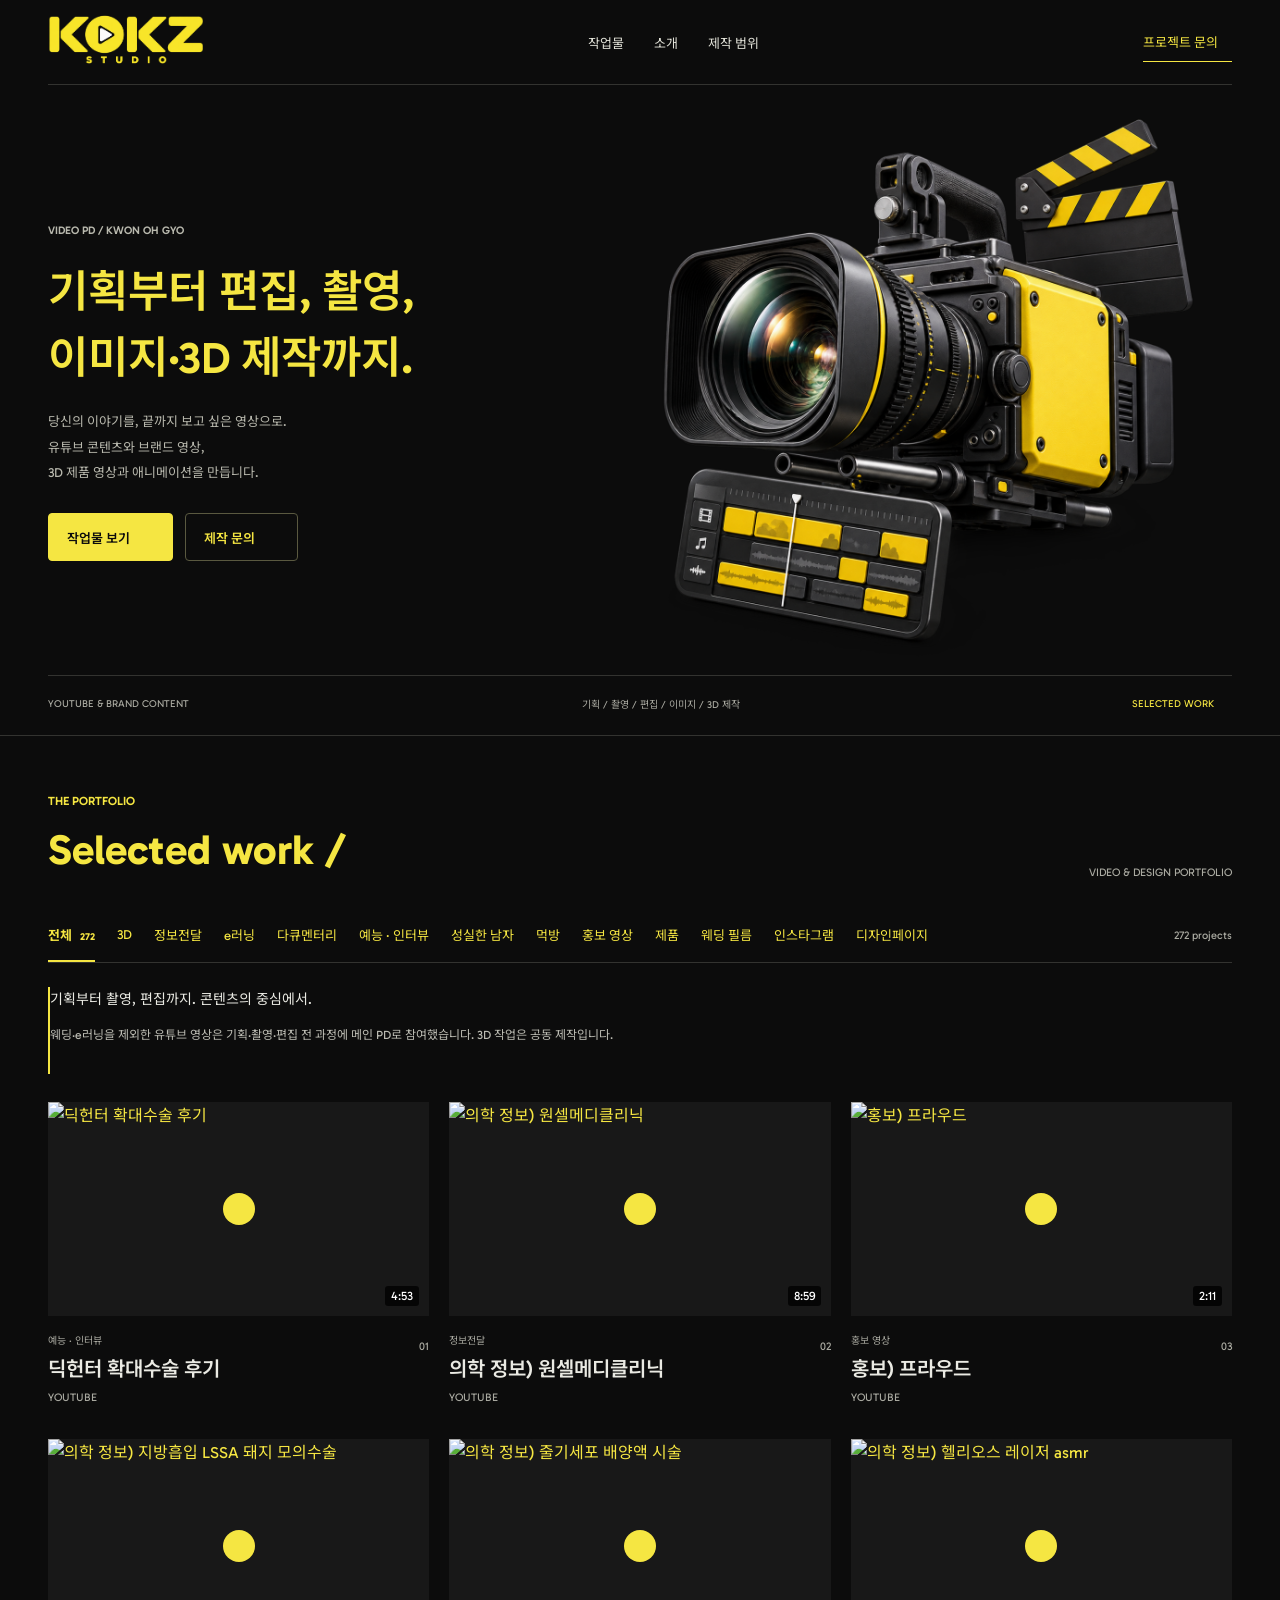
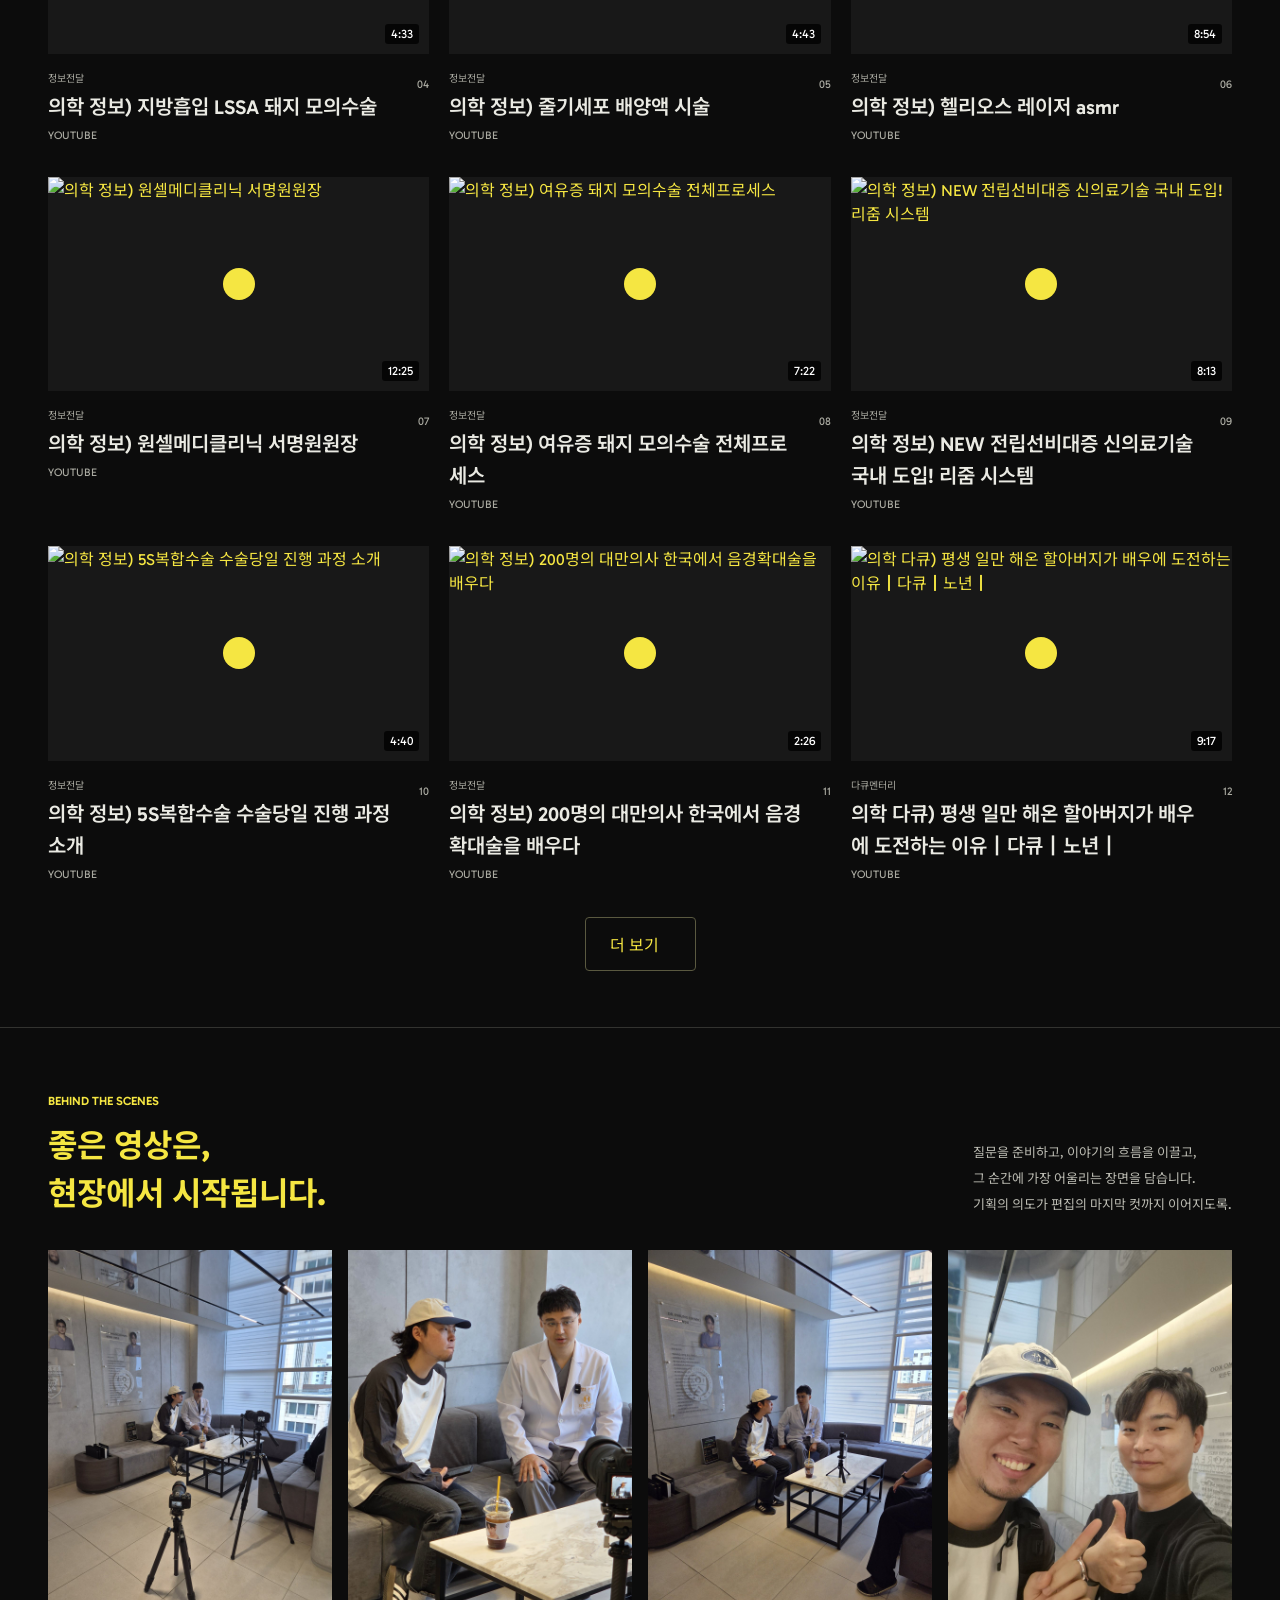
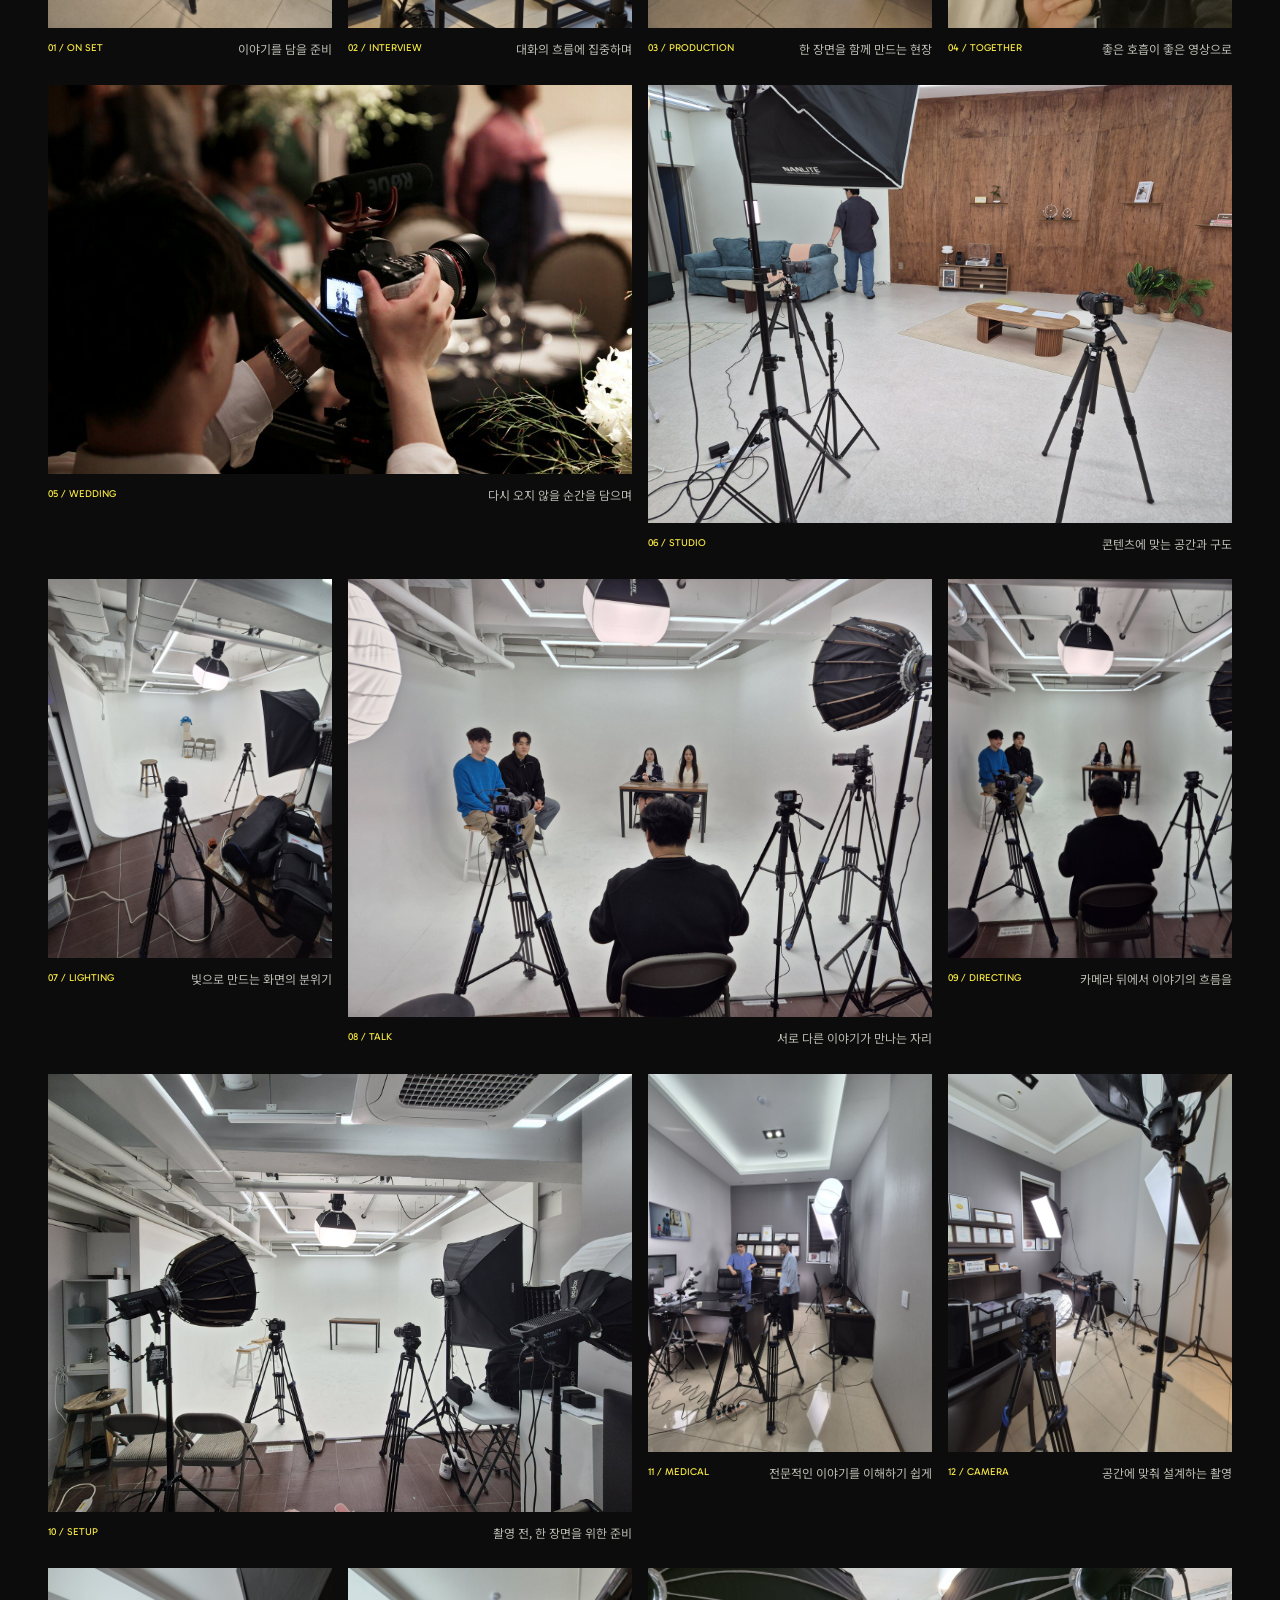
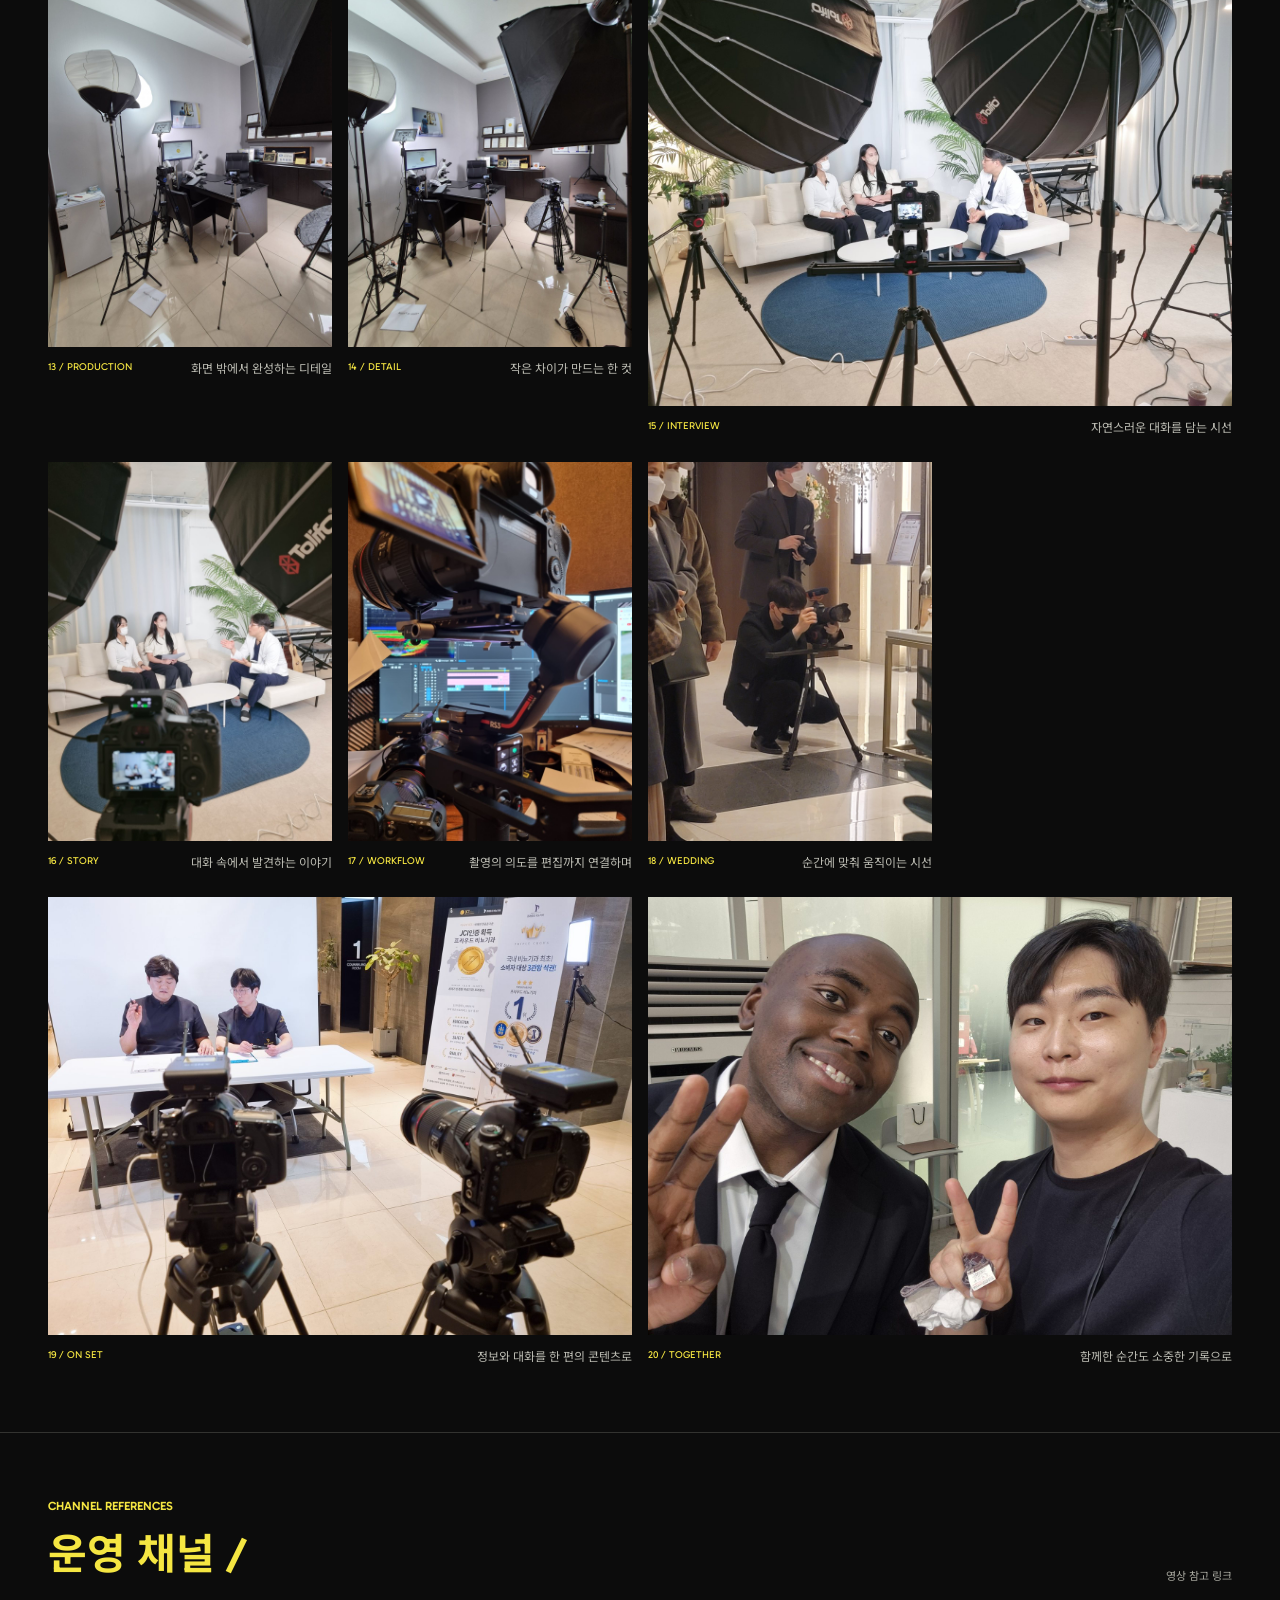
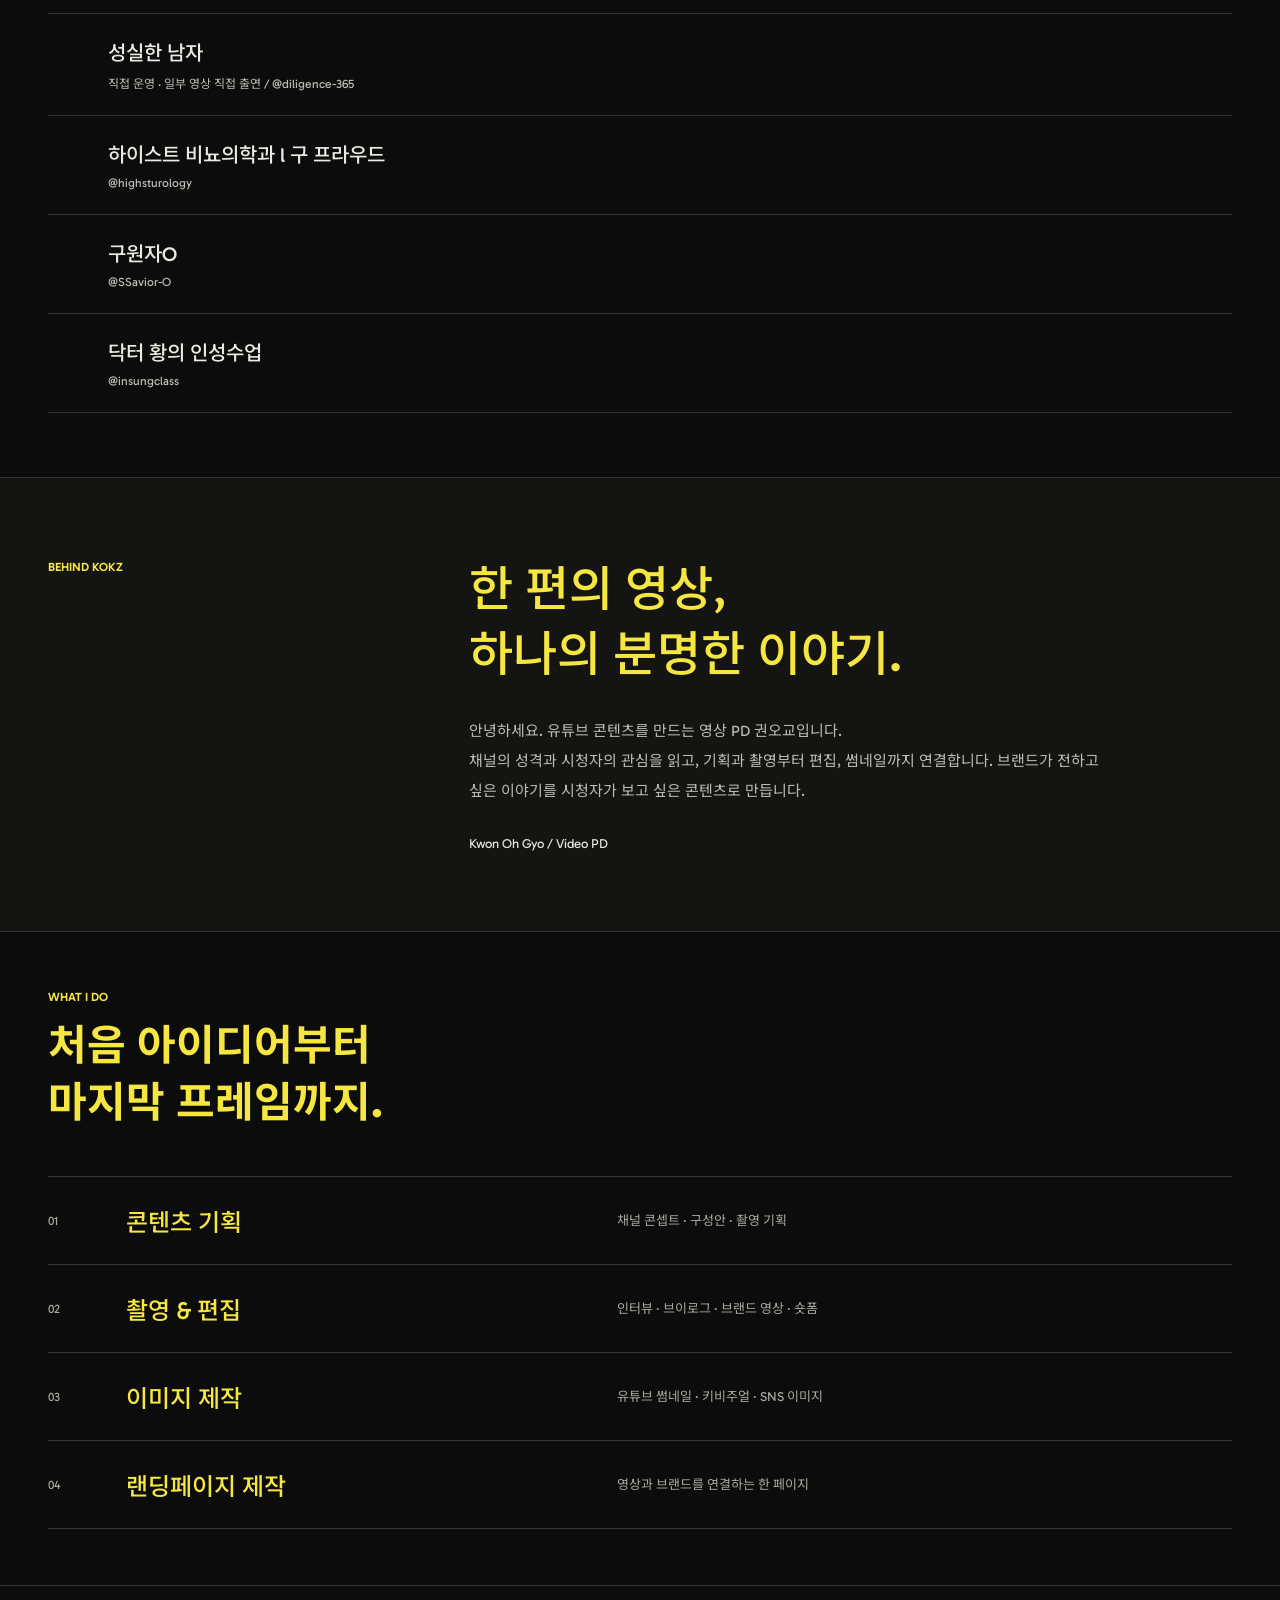
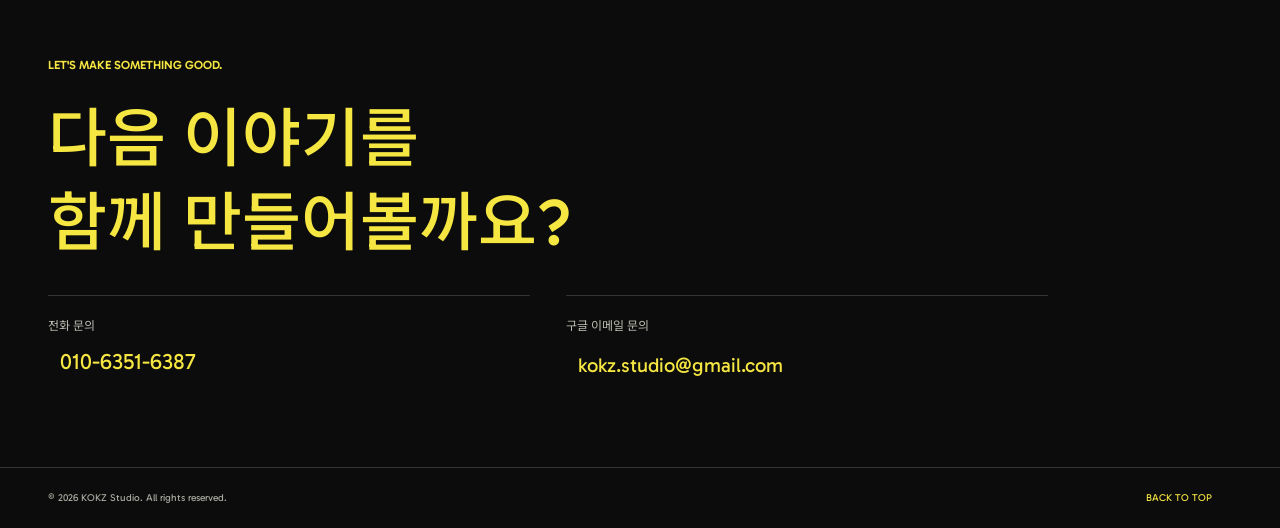
==== index.html @ f7aa4972 "Preserve selfie landscape proportions" ====
<!doctype html>
<html lang="ko">
  <head>
    <meta charset="utf-8">
    <meta name="viewport" content="width=device-width, initial-scale=1">
    <meta name="referrer" content="strict-origin-when-cross-origin">
    <meta name="theme-color" content="#0c0c0c">
    <meta name="description" content="영상 PD 권오교, KOKZ Studio. 기획부터 편집, 촬영, 이미지·3D 제작과 랜딩페이지 제작까지.">
    <title>KOKZ Studio | 영상 PD 권오교</title>
    <link rel="canonical" href="https://kokzstudio-web.github.io/kokzstudio/">
    <meta property="og:type" content="website">
    <meta property="og:locale" content="ko_KR">
    <meta property="og:site_name" content="KOKZ Studio">
    <meta property="og:title" content="KOKZ Studio | 영상 PD 권오교">
    <meta property="og:description" content="기획부터 편집, 촬영, 이미지 제작까지. 유튜브 콘텐츠와 브랜드 영상을 만드는 영상 PD 권오교의 포트폴리오입니다.">
    <meta property="og:url" content="https://kokzstudio-web.github.io/kokzstudio/">
    <meta property="og:image" content="https://kokzstudio-web.github.io/kokzstudio/assets/kokz-og-black-v23.png">
    <meta property="og:image:secure_url" content="https://kokzstudio-web.github.io/kokzstudio/assets/kokz-og-black-v23.png">
    <meta property="og:image:type" content="image/png">
    <meta property="og:image:width" content="1733">
    <meta property="og:image:height" content="907">
    <meta property="og:image:alt" content="검정 배경에 노란색 KOKZ Studio 로고와 기획부터 편집, 촬영, 이미지 제작까지 문구">
    <meta name="twitter:card" content="summary_large_image">
    <meta name="twitter:title" content="KOKZ Studio | 영상 PD 권오교">
    <meta name="twitter:description" content="기획부터 편집, 촬영, 이미지 제작까지. 유튜브 콘텐츠와 브랜드 영상 포트폴리오.">
    <meta name="twitter:image" content="https://kokzstudio-web.github.io/kokzstudio/assets/kokz-og-black-v23.png">
    <meta name="twitter:image:alt" content="KOKZ Studio 영상 PD 권오교의 검정·노랑 포트폴리오 공유 이미지">
    <link rel="preconnect" href="https://fonts.googleapis.com">
    <link rel="preconnect" href="https://fonts.gstatic.com" crossorigin>
    <link href="https://fonts.googleapis.com/css2?family=Gabarito:wght@400;500;600;700;800;900&family=Noto+Sans+KR:wght@400;500;600;700;800;900&display=swap" rel="stylesheet">
    <link rel="icon" type="image/x-icon" href="assets/favicon.ico">
    <link rel="icon" type="image/png" sizes="32x32" href="assets/favicon-32.png">
    <link rel="icon" type="image/svg+xml" sizes="any" href="assets/favicon.svg">
    <link rel="apple-touch-icon" sizes="180x180" href="assets/apple-touch-icon.png">
    <link rel="preload" as="image" href="assets/pd-hero-3d.png">
    <link rel="stylesheet" href="styles.css?v=20261118-59">
    <script src="https://unpkg.com/lucide@0.468.0/dist/umd/lucide.min.js" defer></script>
    <script src="portfolio-data.js?v=20261118-58" defer></script>
    <script src="wedding-data.js?v=20261006-17" defer></script>
    <script src="mukbang-data.js?v=20261007-32" defer></script>
    <script src="three-d-data.js?v=20261012-42" defer></script>
    <script src="diligence-data.js?v=20261118-56" defer></script>
    <script src="drafts.js?v=20261118-58" defer></script>
  </head>
  <body data-version="c" class="portfolio-dark">
    <header class="site-header" id="top">
      <a class="brand" href="#top" aria-label="KOKZ Studio 홈"><img src="assets/kokz-studio-logo-yellow.png" alt="KOKZ Studio" width="1774" height="887"></a>
      <nav aria-label="주요 메뉴"><a href="#work">작업물</a><a href="#about">소개</a><a href="#services">제작 범위</a></nav>
      <a class="inquiry" href="#contact">프로젝트 문의 <i data-lucide="arrow-up-right"></i></a>
    </header>
    <main>
      <section class="landing-hero" aria-labelledby="hero-title">
        <img class="landing-art" src="assets/pd-hero-3d.png" alt="노란색 시네마 카메라, 슬레이트와 편집 타임라인의 입체 그래픽" width="1254" height="1254" fetchpriority="high">
        <div class="landing-copy">
          <p class="eyebrow">VIDEO PD / KWON OH GYO</p>
          <h1 class="landing-tagline" id="hero-title">기획부터 편집, 촬영,<br>이미지·3D 제작까지.</h1>
          <p class="landing-description">당신의 이야기를, 끝까지 보고 싶은 영상으로.<br>유튜브 콘텐츠와 브랜드 영상,<br>3D 제품 영상과 애니메이션을 만듭니다.</p>
          <div class="landing-actions">
            <a class="landing-button primary" href="#work">작업물 보기 <i data-lucide="arrow-down-right"></i></a>
            <a class="landing-button secondary" href="#contact">제작 문의 <i data-lucide="arrow-up-right"></i></a>
          </div>
        </div>
        <div class="landing-baseline">
          <span>YOUTUBE & BRAND CONTENT</span>
          <span class="landing-capabilities">기획 / 촬영 / 편집 / 이미지 / 3D 제작</span>
          <a href="#work">SELECTED WORK <i data-lucide="arrow-down"></i></a>
        </div>
      </section>
      <section class="work-section" id="work" aria-labelledby="work-title">
        <div class="section-title"><div><p class="eyebrow">THE PORTFOLIO</p><h2 id="work-title">Selected work<span class="accent"> /</span></h2></div><span class="sample-label">VIDEO & DESIGN PORTFOLIO</span></div>
        <div class="work-toolbar">
          <div class="filter-navigation">
            <button class="filter-scroll previous" type="button" aria-label="이전 주제 보기" aria-controls="work-filters" title="이전 주제 보기" hidden><i data-lucide="chevron-left"></i></button>
<div class="filters" id="work-filters" role="group" aria-label="작업물 주제 필터"><button type="button" data-filter="all" aria-pressed="true">전체 <span>269</span></button><button type="button" data-filter="3d" aria-pressed="false">3D</button><button type="button" data-filter="info" aria-pressed="false">정보전달</button><button type="button" data-filter="elearning" aria-pressed="false">e러닝</button><button type="button" data-filter="doc" aria-pressed="false">다큐멘터리</button><button type="button" data-filter="entertainment" aria-pressed="false">예능 · 인터뷰</button><button type="button" data-filter="diligence" aria-pressed="false">성실한 남자</button><button type="button" data-filter="mukbang" aria-pressed="false">먹방</button><button type="button" data-filter="promotion" aria-pressed="false">홍보 영상</button><button type="button" data-filter="product" aria-pressed="false">제품</button><button type="button" data-filter="wedding" aria-pressed="false">웨딩 필름</button><button type="button" data-filter="instagram" aria-pressed="false">인스타그램</button><button type="button" data-filter="landing" aria-pressed="false">디자인페이지</button></div>
            <button class="filter-scroll next" type="button" aria-label="다음 주제 보기" aria-controls="work-filters" title="다음 주제 보기" hidden><i data-lucide="chevron-right"></i></button>
          </div>
          <span class="work-count" aria-live="polite">272 projects</span>
        </div>
        <div class="production-credit category-note"><div><p>기획부터 촬영, 편집까지. 콘텐츠의 중심에서.</p><span>웨딩·e러닝을 제외한 유튜브 영상은 기획·촬영·편집 전 과정에 메인 PD로 참여했습니다. 3D 작업은 공동 제작입니다.</span></div></div>
        <div class="elearning-channel category-note" hidden><div><p>RGB커뮤니케이션</p><span>RGB커뮤니케이션 재직 중 제작한 e러닝 교육 콘텐츠</span></div></div>
        <div class="three-d-channel category-note" hidden><div><p>3D · 공동 제작</p><span>공동 제작한 제품 3D 홍보 영상과 애니메이션</span></div><a href="https://notoow.github.io/notoow-portfolio/#3d" target="_blank" rel="noopener noreferrer">NOTOOW 포트폴리오 <i data-lucide="external-link"></i></a></div>
        <div class="mukbang-channel category-note" hidden><div><p>윤장금</p><span>먹방 · 맛집 탐방 · 음식 콘텐츠</span></div><a href="https://www.youtube.com/@yoonjangkeum/videos" target="_blank" rel="noopener noreferrer">채널 보기 <i data-lucide="external-link"></i></a></div>
        <div class="diligence-channel category-note" hidden><div><p>성실한 남자</p><span>직접 운영하는 유튜브 채널 · 일부 영상 직접 출연</span></div><a href="https://www.youtube.com/@diligence-365/videos" target="_blank" rel="noopener noreferrer">채널 보기 <i data-lucide="external-link"></i></a></div>
        <div class="wedding-channel category-note" hidden><div><p>에프아이필름 WED</p><span>10년 넘게 함께하며 수석 촬영 감독으로 일하고 있는 웨딩 영상 제작 회사</span></div><a href="https://www.youtube.com/@f.ifilmwed" target="_blank" rel="noopener noreferrer">회사 채널 <i data-lucide="external-link"></i></a></div>
        <div class="instagram-list" hidden>
          <div class="category-note"><div><p>미슈 · mishu_hairextensions</p><span>브랜드의 매력을 담은 인스타그램 릴스 제작 콘텐츠</span></div></div>
          <div class="instagram-preview">
            <a class="instagram-profile instagram-account" href="https://www.instagram.com/mishu_hairextensions/" target="_blank" rel="noopener noreferrer" aria-label="mishu_hairextensions 인스타그램 프로필 열기"><img src="assets/instagram-mishu-profile.jpg" alt="미슈 인스타그램 프로필 사진" width="150" height="150" loading="lazy"><div><h3>mishu_hairextensions</h3><p>미슈 | 미니슈가링 붙임머리교육 붙임머리수강</p></div><i data-lucide="arrow-up-right"></i></a>
            <div class="instagram-posts">
              <a href="https://www.instagram.com/mishu_hairextensions/p/CwxUr-VrtuQ/" target="_blank" rel="noopener noreferrer" aria-label="미슈 첫 번째 게시물 보기"><img src="assets/instagram-mishu-01.jpg" alt="미슈 붙임머리 시술 게시물" loading="lazy"></a>
              <a href="https://www.instagram.com/mishu_hairextensions/p/CuhTrpULo45/" target="_blank" rel="noopener noreferrer" aria-label="미슈 두 번째 게시물 보기"><img src="assets/instagram-mishu-02.jpg" alt="미슈 붙임머리 전후 게시물" loading="lazy"></a>
              <a href="https://www.instagram.com/mishu_hairextensions/p/C7MJsOZr0Tj/" target="_blank" rel="noopener noreferrer" aria-label="미슈 세 번째 게시물 보기"><img src="assets/instagram-mishu-03.jpg" alt="미슈 붙임머리 디테일 게시물" loading="lazy"></a>
              <a href="https://www.instagram.com/mishu_hairextensions/reel/C6fmgghrUz8/" target="_blank" rel="noopener noreferrer" aria-label="미슈 릴스 보기"><img src="assets/instagram-mishu-04.jpg" alt="미슈 릴스 미리보기" loading="lazy"><i data-lucide="clapperboard"></i></a>
              <a href="https://www.instagram.com/mishu_hairextensions/p/C6TfWpLrTFO/" target="_blank" rel="noopener noreferrer" aria-label="미슈 다섯 번째 게시물 보기"><img src="assets/instagram-mishu-05.jpg" alt="미슈 대회 관련 게시물" loading="lazy"></a>
              <a href="https://www.instagram.com/mishu_hairextensions/p/C5QM4S8LPSG/" target="_blank" rel="noopener noreferrer" aria-label="미슈 여섯 번째 게시물 보기"><img src="assets/instagram-mishu-06.jpg" alt="미슈 인스타그램 게시물" loading="lazy"></a>
            </div>
          </div>
          <div class="category-note"><div><p>묵교 MUKKYO · mr_kyo_8282</p><span>음식과 맛집의 매력을 담은 인스타그램 릴스 제작 콘텐츠</span></div></div>
          <div class="instagram-preview">
            <a class="instagram-profile instagram-account" href="https://www.instagram.com/mr_kyo_8282/" target="_blank" rel="noopener noreferrer" aria-label="mr_kyo_8282 인스타그램 프로필 열기"><img src="assets/instagram-kyo-profile.jpg" alt="묵교 인스타그램 프로필 사진" width="150" height="150" loading="lazy"><div><h3>mr_kyo_8282</h3><p>묵교 MUKKYO</p></div><i data-lucide="arrow-up-right"></i></a>
            <div class="instagram-posts">
              <a href="https://www.instagram.com/mr_kyo_8282/reel/DbkMba5BRSV/" target="_blank" rel="noopener noreferrer" aria-label="묵교 첫 번째 릴스 보기"><img src="assets/instagram-kyo-first.jpg" alt="묵교 미분당 릴스 썸네일" loading="lazy"><i data-lucide="clapperboard"></i></a>
              <a href="https://www.instagram.com/mr_kyo_8282/reel/Dbh2gs1h0uS/" target="_blank" rel="noopener noreferrer" aria-label="묵교 두 번째 릴스 보기"><img src="assets/instagram-kyo-02.jpg" alt="묵교 두 번째 릴스 썸네일" loading="lazy"><i data-lucide="clapperboard"></i></a>
              <a href="https://www.instagram.com/mr_kyo_8282/reel/DbSmGPZB9xf/" target="_blank" rel="noopener noreferrer" aria-label="묵교 세 번째 릴스 보기"><img src="assets/instagram-kyo-03.jpg" alt="묵교 세 번째 릴스 썸네일" loading="lazy"><i data-lucide="clapperboard"></i></a>
              <a href="https://www.instagram.com/mr_kyo_8282/reel/Dajkf7BBitp/" target="_blank" rel="noopener noreferrer" aria-label="묵교 네 번째 릴스 보기"><img src="assets/instagram-kyo-04.jpg" alt="묵교 네 번째 릴스 썸네일" loading="lazy"><i data-lucide="clapperboard"></i></a>
              <a href="https://www.instagram.com/mr_kyo_8282/reel/DadB9rahbs-/" target="_blank" rel="noopener noreferrer" aria-label="묵교 다섯 번째 릴스 보기"><img src="assets/instagram-kyo-05.jpg" alt="묵교 다섯 번째 릴스 썸네일" loading="lazy"><i data-lucide="clapperboard"></i></a>
              <a href="https://www.instagram.com/mr_kyo_8282/reel/DZqfLTcz528/" target="_blank" rel="noopener noreferrer" aria-label="묵교 여섯 번째 릴스 보기"><img src="assets/instagram-kyo-06.jpg" alt="묵교 여섯 번째 릴스 썸네일" loading="lazy"><i data-lucide="clapperboard"></i></a>
            </div>
          </div>
        </div>
        <div class="projects" id="projects"></div><p class="no-projects" hidden>해당 주제의 작업물이 없습니다.</p>
        <button class="load-more" type="button" hidden>더 보기 <i data-lucide="plus"></i></button>
      </section>
      <section class="behind-section" id="on-set" aria-labelledby="behind-title">
        <div class="behind-heading"><div><p class="eyebrow">BEHIND THE SCENES</p><h2 id="behind-title">좋은 영상은,<br>현장에서 시작됩니다.</h2></div><p>질문을 준비하고, 이야기의 흐름을 이끌고,<br>그 순간에 가장 어울리는 장면을 담습니다.<br>기획의 의도가 편집의 마지막 컷까지 이어지도록.</p></div>
        <div class="behind-gallery">
          <figure class="behind-wide"><img src="assets/on-set-01.jpg" alt="여러 대의 카메라를 설치한 병원 인터뷰 촬영 현장" width="1200" height="1600" loading="lazy"><figcaption><span>01 / ON SET</span>이야기를 담을 준비</figcaption></figure>
          <figure><img src="assets/on-set-03.jpg" alt="무선 마이크를 착용한 두 출연자의 인터뷰 촬영" width="1200" height="1600" loading="lazy"><figcaption><span>02 / INTERVIEW</span>대화의 흐름에 집중하며</figcaption></figure>
          <figure><img src="assets/on-set-04.jpg" alt="카메라와 함께 바라본 인터뷰 현장의 전체 모습" width="1200" height="1600" loading="lazy"><figcaption><span>03 / PRODUCTION</span>한 장면을 함께 만드는 현장</figcaption></figure>
          <figure class="behind-portrait"><img src="assets/on-set-02.jpg" alt="촬영 현장에서 함께 남긴 기념사진" width="1200" height="1600" loading="lazy"><figcaption><span>04 / TOGETHER</span>좋은 호흡이 좋은 영상으로</figcaption></figure>
          <figure class="behind-landscape"><img src="assets/on-set-05.jpg" alt="웨딩 현장에서 카메라와 마이크로 촬영하는 모습" width="1080" height="720" loading="lazy"><figcaption><span>05 / WEDDING</span>다시 오지 않을 순간을 담으며</figcaption></figure>
          <figure class="behind-landscape"><img src="assets/on-set-07.jpg" alt="소파와 테이블이 있는 스튜디오의 카메라와 조명 세팅" width="1600" height="1200" loading="lazy"><figcaption><span>06 / STUDIO</span>콘텐츠에 맞는 공간과 구도</figcaption></figure>
          <figure><img src="assets/on-set-08.jpg" alt="화이트 스튜디오에 설치한 카메라와 소프트박스 조명" width="1200" height="1600" loading="lazy"><figcaption><span>07 / LIGHTING</span>빛으로 만드는 화면의 분위기</figcaption></figure>
          <figure class="behind-landscape"><img src="assets/on-set-09.jpg" alt="여러 출연자와 세 대의 카메라가 함께하는 스튜디오 토크 촬영" width="1600" height="1200" loading="lazy"><figcaption><span>08 / TALK</span>서로 다른 이야기가 만나는 자리</figcaption></figure>
          <figure><img src="assets/on-set-10.jpg" alt="스튜디오 토크 촬영 중 카메라 뒤에서 바라본 현장" width="1200" height="1600" loading="lazy"><figcaption><span>09 / DIRECTING</span>카메라 뒤에서 이야기의 흐름을</figcaption></figure>
          <figure class="behind-landscape"><img src="assets/on-set-11.jpg" alt="촬영을 위해 여러 카메라와 조명을 설치한 화이트 스튜디오" width="1600" height="1200" loading="lazy"><figcaption><span>10 / SETUP</span>촬영 전, 한 장면을 위한 준비</figcaption></figure>
          <figure><img src="assets/on-set-12.jpg" alt="병원 진료실에서 두 출연자와 진행하는 인터뷰 촬영" width="1200" height="1600" loading="lazy"><figcaption><span>11 / MEDICAL</span>전문적인 이야기를 이해하기 쉽게</figcaption></figure>
          <figure><img src="assets/on-set-13.jpg" alt="병원 진료실 인터뷰를 위한 카메라와 조명 배치" width="1200" height="1600" loading="lazy"><figcaption><span>12 / CAMERA</span>공간에 맞춰 설계하는 촬영</figcaption></figure>
          <figure><img src="assets/on-set-14.jpg" alt="진료실 책상 주변의 멀티 카메라와 조명 세팅" width="1200" height="1600" loading="lazy"><figcaption><span>13 / PRODUCTION</span>화면 밖에서 완성하는 디테일</figcaption></figure>
          <figure><img src="assets/on-set-15.jpg" alt="병원 촬영 현장의 소프트박스와 여러 대의 카메라" width="1200" height="1600" loading="lazy"><figcaption><span>14 / DETAIL</span>작은 차이가 만드는 한 컷</figcaption></figure>
          <figure class="behind-landscape"><img src="assets/on-set-16.jpg" alt="밝은 스튜디오에서 세 출연자를 촬영하는 인터뷰 현장" width="1600" height="1200" loading="lazy"><figcaption><span>15 / INTERVIEW</span>자연스러운 대화를 담는 시선</figcaption></figure>
          <figure><img src="assets/on-set-17.jpg" alt="카메라 모니터 너머로 보이는 세 출연자의 대화" width="1200" height="1600" loading="lazy"><figcaption><span>16 / STORY</span>대화 속에서 발견하는 이야기</figcaption></figure>
          <figure><img src="assets/on-set-18.jpg" alt="편집 타임라인 모니터 앞의 카메라와 짐벌" width="1200" height="1600" loading="lazy"><figcaption><span>17 / WORKFLOW</span>촬영의 의도를 편집까지 연결하며</figcaption></figure>
          <figure><img src="assets/on-set-19.jpg" alt="웨딩 현장에서 낮은 앵글로 카메라 촬영하는 모습" width="1200" height="1600" loading="lazy"><figcaption><span>18 / WEDDING</span>순간에 맞춰 움직이는 시선</figcaption></figure>
          <figure class="behind-landscape"><img src="assets/on-set-20.jpg" alt="두 출연자의 병원 토크 콘텐츠를 멀티 카메라로 촬영하는 현장" width="1600" height="1200" loading="lazy"><figcaption><span>19 / ON SET</span>정보와 대화를 한 편의 콘텐츠로</figcaption></figure>
          <figure class="behind-landscape"><img src="assets/on-set-06.jpg" alt="촬영 현장에서 두 사람이 함께 남긴 셀카" width="1600" height="1200" loading="lazy"><figcaption><span>20 / TOGETHER</span>함께한 순간도 소중한 기록으로</figcaption></figure>
        </div>
      </section>
      <section class="channels-section" id="channels" aria-labelledby="channels-title">
        <div class="section-title"><div><p class="eyebrow">CHANNEL REFERENCES</p><h2 id="channels-title">운영 채널<span class="accent"> /</span></h2></div><span class="sample-label">영상 참고 링크</span></div>
        <div class="channel-list">
          <a class="channel-reference" href="https://www.youtube.com/@diligence-365" target="_blank" rel="noopener noreferrer" aria-label="성실한 남자 유튜브 채널 열기"><i class="channel-youtube" data-lucide="youtube"></i><div><h3>성실한 남자</h3><p>직접 운영 · 일부 영상 직접 출연 / @diligence-365</p></div><i class="channel-external" data-lucide="arrow-up-right"></i></a>
          <a class="channel-reference" href="https://www.youtube.com/@highsturology/videos" target="_blank" rel="noopener noreferrer" aria-label="하이스트 비뇨의학과 유튜브 채널 열기"><i class="channel-youtube" data-lucide="youtube"></i><div><h3>하이스트 비뇨의학과 l 구 프라우드</h3><p>@highsturology</p></div><i class="channel-external" data-lucide="arrow-up-right"></i></a>
          <a class="channel-reference" href="https://www.youtube.com/@SSavior-O" target="_blank" rel="noopener noreferrer" aria-label="구원자O 유튜브 채널 열기"><i class="channel-youtube" data-lucide="youtube"></i><div><h3>구원자O</h3><p>@SSavior-O</p></div><i class="channel-external" data-lucide="arrow-up-right"></i></a>
          <a class="channel-reference" href="https://www.youtube.com/@insungclass" target="_blank" rel="noopener noreferrer" aria-label="닥터 황의 인성수업 유튜브 채널 열기"><i class="channel-youtube" data-lucide="youtube"></i><div><h3>닥터 황의 인성수업</h3><p>@insungclass</p></div><i class="channel-external" data-lucide="arrow-up-right"></i></a>
        </div>
      </section>
      <section class="about-section" id="about" aria-labelledby="about-title">
        <p class="eyebrow">BEHIND KOKZ</p>
        <div><h2 id="about-title">한 편의 영상,<br>하나의 분명한 이야기.</h2><p>안녕하세요. 유튜브 콘텐츠를 만드는 영상 PD 권오교입니다.<br>채널의 성격과 시청자의 관심을 읽고, 기획과 촬영부터 편집, 썸네일까지 연결합니다. 브랜드가 전하고 싶은 이야기를 시청자가 보고 싶은 콘텐츠로 만듭니다.</p><span class="signature">Kwon Oh Gyo / Video PD</span></div>
      </section>
      <section class="services-section" id="services" aria-labelledby="services-title">
        <div class="section-title"><div><p class="eyebrow">WHAT I DO</p><h2 id="services-title">처음 아이디어부터<br>마지막 프레임까지.</h2></div></div>
        <div class="service-list">
          <article><span>01</span><h3>콘텐츠 기획</h3><p>채널 콘셉트 · 구성안 · 촬영 기획</p><i data-lucide="lightbulb"></i></article>
          <article><span>02</span><h3>촬영 & 편집</h3><p>인터뷰 · 브이로그 · 브랜드 영상 · 숏폼</p><i data-lucide="clapperboard"></i></article>
          <article><span>03</span><h3>이미지 제작</h3><p>유튜브 썸네일 · 키비주얼 · SNS 이미지</p><i data-lucide="image"></i></article>
          <article><span>04</span><h3>랜딩페이지 제작</h3><p>영상과 브랜드를 연결하는 한 페이지</p><i data-lucide="layout-template"></i></article>
        </div>
      </section>
      <section class="contact-section" id="contact">
        <p class="eyebrow">LET'S MAKE SOMETHING GOOD.</p><h2>다음 이야기를<br>함께 만들어볼까요?</h2>
        <div class="contact-methods">
          <div class="contact-method"><p class="contact-label">전화 문의</p><a class="contact-value" href="tel:+821063516387"><i data-lucide="phone"></i><span>010-6351-6387</span></a></div>
          <div class="contact-method"><p class="contact-label">구글 이메일 문의</p><div class="contact-email-row"><a class="contact-value" href="mailto:kokz.studio@gmail.com"><i data-lucide="mail"></i><span>kokz.studio@gmail.com</span></a><button class="copy-email" type="button" title="이메일 주소 복사" aria-label="이메일 주소 복사"><i data-lucide="copy"></i></button></div><p class="copy-status" role="status"></p></div>
        </div>
      </section>
    </main>
    <footer><span>© 2026 KOKZ Studio. All rights reserved.</span><a href="#top">BACK TO TOP <i data-lucide="arrow-up"></i></a></footer>
    <dialog id="project-dialog" aria-labelledby="dialog-title">
      <button class="dialog-close" type="button" aria-label="닫기" title="닫기"><i data-lucide="x"></i></button><img id="dialog-image" alt="" hidden><div id="dialog-player" class="video-player"></div>
      <div class="dialog-copy"><p class="eyebrow" id="dialog-category"></p><h2 id="dialog-title"></h2><p id="dialog-description" hidden></p><p id="dialog-scope" hidden></p><a id="youtube-link" class="video-link" target="_blank" rel="noopener noreferrer">YouTube에서 보기 <i data-lucide="external-link"></i></a><a class="inquiry" href="#contact">프로젝트 문의 <i data-lucide="arrow-up-right"></i></a></div>
      <div id="dialog-landing" class="landing-detail" hidden><a id="landing-original" class="video-link" target="_blank" rel="noopener noreferrer">원본 이미지 <i data-lucide="external-link"></i></a><img id="landing-image" alt=""></div>
    </dialog>
    <noscript>작업물 목록을 보려면 JavaScript를 활성화해주세요. 문의: <a href="mailto:kokz.studio@gmail.com">kokz.studio@gmail.com</a></noscript>
  </body>
</html>
---- styles.css ----
@import url('drafts.css?v=20261002-4');

:root {
  color-scheme: dark;
  background: #0c0c0c;
  color: #f5e642;
}
body.portfolio-dark {
  --accent: #f5e642;
  --paper: #0c0c0c;
  --line: #333330;
  --muted: #a9a9a0;
  color: #f5e642;
}
.portfolio-dark .site-header { height: 96px; border-bottom: 1px solid var(--line); }
.portfolio-dark .brand { display: block; width: 156px; height: 65px; overflow: hidden; flex-shrink: 0; }
.portfolio-dark .brand img { width: 186px; max-width: none; height: 93px; transform: translate(-15px, -20px); object-fit: contain; }
.portfolio-dark .site-header nav { color: #e3e3d9; }
.portfolio-dark .site-header a:hover { color: #fff; }
.portfolio-dark .hero-c { background: #0c0c0c; padding-top: 44px; }
.portfolio-dark .creator-intro .period { color: #f5e642; }
.portfolio-dark .creator-tagline { color: #f5e642; font-weight: 500; }
.creator-note { margin-top: 20px; color: var(--muted); font-size: 11px; line-height: 1.8; }
.portfolio-dark .creator-work { background: #f5e642; color: #0c0c0c; transition: background .2s; }
.portfolio-dark .creator-work:hover { background: #fff387; }
.portfolio-dark .creator-gallery figcaption { background: #0c0c0c; color: #f5e642; }
.portfolio-dark .creator-baseline { border-color: var(--line); color: #bbbbae; }
.portfolio-dark .creator-intro .eyebrow { color: var(--muted); }
.portfolio-dark .work-section { border-top: 1px solid var(--line); }
.filter-navigation { position: relative; flex: 1; min-width: 0; }
.filter-navigation.is-overflowing { padding-inline: 40px; }
.filter-navigation .filters { scrollbar-width: none; overscroll-behavior-x: contain; }
.filter-navigation .filters::-webkit-scrollbar { display: none; }
.filter-navigation::before, .filter-navigation::after {
  content: ""; position: absolute; top: 0; bottom: 0; width: 20px;
  z-index: 1; pointer-events: none; opacity: 0;
}
.filter-navigation::before { left: 40px; background: linear-gradient(to right, var(--paper), transparent); }
.filter-navigation::after { right: 40px; background: linear-gradient(to left, var(--paper), transparent); }
.filter-navigation.can-scroll-previous::before, .filter-navigation.can-scroll-next::after { opacity: 1; }
.filter-scroll {
  position: absolute; top: 50%; transform: translateY(-50%); z-index: 2;
  display: grid; place-items: center; width: 36px; height: 44px; padding: 0;
  border: 1px solid var(--line); border-radius: 4px; background: var(--paper); color: var(--accent);
}
.filter-scroll.previous { left: 0; }
.filter-scroll.next { right: 0; }
.filter-scroll[hidden] { display: none; }
.filter-scroll svg { width: 20px; height: 20px; }
.filter-scroll:hover { border-color: var(--accent); }
.filter-scroll:focus-visible { outline: 2px solid var(--accent); outline-offset: 2px; }
.portfolio-dark .project-image { background: #1d1d19; }
.portfolio-dark .project-open { background: #f5e642; color: #0c0c0c; }
.portfolio-dark .project-caption h3 { color: #eaeae3; }
.portfolio-dark .project-trigger:hover h3 { color: #f5e642; }
body.portfolio-dark .about-section { background: #141413; border-block: 1px solid var(--line); }
.portfolio-dark .about-section div > p { color: #bcbcb3; }
.portfolio-dark .signature { color: #e5e5dd; }
body.portfolio-dark .contact-section { background: #0c0c0c; border-top: 1px solid var(--line); }
.portfolio-dark .contact-email { border-color: #f5e642; }
.portfolio-dark footer { border-top: 1px solid var(--line); color: var(--muted); }
.portfolio-dark footer a { color: #f5e642; }
.portfolio-dark dialog { background: #171715; color: #f5e642; }
.portfolio-dark .dialog-close { background: #f5e642; color: #0c0c0c; }
.portfolio-dark .dialog-copy > p:not(.eyebrow), .portfolio-dark dt { color: #bcbcb3; }
.portfolio-dark dd { color: #e3e3d8; }
.portfolio-dark dl > div { border-color: var(--line); }
.portfolio-dark noscript { display: block; padding: 20px; color: #f5e642; }
.landing-hero {
  position: relative;
  isolation: isolate;
  height: min(650px, calc(100svh - 180px));
  min-height: 520px;
  overflow: hidden;
  background: #0c0c0c;
  padding: 40px 48px 76px;
  display: flex;
  align-items: center;
}
.landing-art {
  position: absolute;
  z-index: -1;
  right: 1%;
  top: 12px;
  width: 54%;
  height: calc(100% - 70px);
  object-fit: contain;
  animation: studio-float 8s ease-in-out infinite;
}
.landing-copy { width: 46%; max-width: 560px; }
.behind-section { padding: 64px 48px; border-top: 1px solid var(--line); }
.behind-heading { display: flex; justify-content: space-between; align-items: end; gap: 32px; margin-bottom: 32px; }
.behind-heading h2 { margin-top: 12px; font-size: 32px; line-height: 1.5; }
.behind-heading > p { color: #bcbcb3; font-size: 13px; line-height: 2; }
.behind-gallery { display: grid; grid-template-columns: repeat(4, minmax(0, 1fr)); gap: 24px 16px; }
.behind-gallery figure { margin: 0; min-width: 0; }
.behind-gallery .behind-landscape { grid-column: span 2; }
.behind-gallery img { display: block; width: 100%; height: auto; }
.behind-gallery figcaption { display: flex; justify-content: space-between; flex-wrap: wrap; gap: 8px; margin-top: 12px; color: #bcbcb3; font-size: 12px; line-height: 1.7; }
.behind-gallery figcaption span { color: #f5e642; font-size: 10px; }
.production-credit { border-left: 2px solid #f5e642; padding: 0 0 0 16px; margin-bottom: 28px; line-height: 1.9; }
@media (max-width: 700px) {
  .behind-section { padding: 40px 20px; }
  .behind-heading { display: block; }
  .behind-heading h2 { font-size: 26px; }
  .behind-heading > p { margin-top: 18px; }
  .behind-gallery { grid-template-columns: repeat(2, minmax(0, 1fr)); }
  .behind-gallery figcaption { display: block; font-size: 11px; }
  .behind-gallery figcaption span { display: block; margin-bottom: 4px; }
}
.landing-copy .eyebrow { color: #b8b8ad; font-size: 11px; }
.landing-tagline { margin-top: 20px; font-size: 44px; font-weight: 600; line-height: 1.5; }
.landing-description { margin-top: 18px; color: #b8b8ad; font-size: 13px; line-height: 1.95; }
.landing-actions { display: flex; flex-wrap: wrap; gap: 12px; margin-top: 28px; }
.landing-button { display: inline-flex; align-items: center; justify-content: space-between; gap: 24px; min-height: 48px; padding: 0 18px; border-radius: 4px; border: 1px solid #f5e642; font-size: 13px; font-weight: 600; transition: background .2s, color .2s; }
.landing-button.primary { background: #f5e642; color: #0c0c0c; }
.landing-button.primary:hover { background: #fff387; }
.landing-button.secondary { color: #f5e642; background: #0c0c0c; border-color: #5a5940; }
.landing-button.secondary:hover { background: #f5e642; color: #0c0c0c; }
.landing-button svg { width: 18px; height: 18px; }
.landing-baseline { position: absolute; left: 48px; right: 48px; bottom: 24px; display: flex; align-items: center; justify-content: space-between; gap: 20px; border-top: 1px solid var(--line); padding-top: 20px; font-size: 10px; color: #a9a9a0; }
.landing-baseline a { color: #f5e642; display: inline-flex; align-items: center; gap: 18px; }
.landing-baseline svg { width: 16px; height: 16px; }
@keyframes studio-float {
  0%, 100% { transform: translateY(0); }
  50% { transform: translateY(-7px); }
}
@media (min-width: 1600px) {
  .landing-hero { padding-left: 80px; padding-right: 80px; }
  .landing-tagline { font-size: 48px; }
  .landing-art { right: 4%; width: 50%; }
  .landing-baseline { left: 80px; right: 80px; }
}
@media (min-width: 851px) and (max-width: 1000px) {
  .landing-hero { padding-left: 30px; padding-right: 30px; }
  .landing-tagline { font-size: 36px; }
  .landing-baseline { left: 30px; right: 30px; }
  .landing-capabilities { display: none; }
}
@media (max-width: 850px) {
  .landing-hero { height: auto; min-height: 0; display: block; padding: 24px 20px 300px; }
  .landing-copy { width: 100%; max-width: 460px; }
  .landing-tagline { font-size: 30px; margin-top: 16px; }
  .landing-description { font-size: 12px; margin-top: 14px; }
  .landing-actions { margin-top: 20px; }
  .landing-button { font-size: 12px; min-height: 44px; padding: 0 16px; gap: 22px; }
  .landing-art { top: auto; bottom: 52px; right: 0; width: 100%; height: 230px; }
  .landing-baseline { left: 20px; right: 20px; bottom: 18px; padding-top: 14px; font-size: 8px; gap: 12px; }
  .landing-capabilities { display: none; }
  .landing-baseline a { gap: 8px; }
}
@media (max-width: 360px) {
  .landing-tagline { font-size: 26px; }
  .landing-description { font-size: 11px; }
  .landing-hero { padding-bottom: 270px; }
  .landing-art { height: 210px; }
}
@media (prefers-reduced-motion: reduce) {
  .landing-art { animation: none; }
}
.portfolio-dark .project-caption h3 { font-size: 18px; line-height: 1.6; overflow-wrap: anywhere; }
.portfolio-dark .project-image { background: #181818; }
.portfolio-dark .project-image img { object-fit: cover; }
.portfolio-dark .project-open { left: 50%; top: 50%; right: auto; bottom: auto; transform: translate(-50%, -50%); }
.portfolio-dark .project-trigger:hover .project-open { transform: translate(-50%, -50%) scale(1.08); }
.video-duration { position: absolute; bottom: 10px; right: 10px; padding: 3px 6px; color: white; background: #000c; font-size: 12px; border-radius: 3px; }
.load-more { display: flex; align-items: center; justify-content: center; gap: 12px; margin: 36px auto 0; padding: 14px 24px; border: 1px solid #5a5940; border-radius: 4px; background: transparent; color: #f5e642; }
.load-more[hidden] { display: none; }
.load-more svg { width: 18px; height: 18px; }
.video-player { aspect-ratio: 16 / 9; background: #000; }
.video-player iframe { display: block; width: 100%; height: 100%; border: 0; }
.portfolio-dark .dialog-close { position: sticky; top: 8px; margin: 8px 8px 8px auto; z-index: 2; background: #f5e642; color: #0c0c0c; }
.portfolio-dark .dialog-copy h2 { font-size: 22px; line-height: 1.6; overflow-wrap: anywhere; }
.video-link { display: inline-flex; align-items: center; gap: 8px; margin: 0 20px 16px 0; color: #f5e642; font-size: 14px; }
.video-link svg { width: 18px; height: 18px; }
.portfolio-dark .project-landing .project-image { aspect-ratio: 4 / 5; }
.portfolio-dark .project-landing .project-image img { object-position: top; }
.portfolio-dark .project-landing .project-open { left: auto; top: auto; right: 16px; bottom: 16px; transform: none; }
.portfolio-dark .project-landing .project-trigger:hover .project-open { transform: scale(1.08); }
.portfolio-dark .project-landing .project-caption h3 { font-size: 18px; }
.landing-detail { padding: 0 24px 24px; }
.landing-detail img { display: block; width: 100%; max-width: 750px; height: auto; margin: 0 auto; }
.portfolio-dark .is-landing { width: min(840px, calc(100% - 24px)); }
.portfolio-dark .is-landing .dialog-copy { padding-bottom: 8px; }
#dialog-image[hidden], #dialog-player[hidden], #dialog-landing[hidden], #youtube-link[hidden] { display: none; }
.category-note { display: flex; align-items: center; justify-content: space-between; flex-wrap: wrap; gap: 16px; padding: 0 0 24px; }
.category-note[hidden] { display: none; }
.category-note p { font-size: 14px; color: #eaeae3; margin-bottom: 6px; }
.category-note span { font-size: 12px; color: #bcbcb3; }
.category-note a { display: inline-flex; align-items: center; gap: 8px; font-size: 13px; color: #f5e642; }
.category-note svg { width: 16px; height: 16px; }
.video-player.is-short { aspect-ratio: 9 / 16; width: min(100%, 360px); margin: 0 auto; }
.portfolio-dark dialog.is-short { width: min(520px, calc(100% - 24px)); }
.contact-methods { display: grid; grid-template-columns: repeat(2, minmax(0, 1fr)); gap: 36px; max-width: 1000px; }
.contact-method { min-width: 0; padding-top: 20px; border-top: 1px solid var(--line); }
.contact-label { margin-bottom: 12px; font-size: 12px; color: #bcbcb3; }
.contact-value { display: inline-flex; align-items: center; gap: 12px; min-width: 0; font-size: 22px; line-height: 1.5; color: #f5e642; }
.contact-value span { min-width: 0; overflow-wrap: anywhere; }
.contact-value svg { flex-shrink: 0; width: 20px; height: 20px; }
.contact-value:hover span { text-decoration: underline; }
.contact-email-row { display: flex; align-items: center; gap: 8px; }
.contact-email-row .contact-value { font-size: 20px; }
.contact-email-row .copy-email { flex-shrink: 0; margin: 0; }
@media (max-width: 850px) { .contact-methods { grid-template-columns: 1fr; gap: 24px; } }
@media (max-width: 700px) { .contact-value { font-size: 20px; } .contact-email-row .contact-value { font-size: 18px; } }
.channels-section { padding: 64px 48px; border-top: 1px solid var(--line); }
.channel-list { margin-top: 28px; }
.instagram-preview { max-width: 900px; margin: 0 auto 28px; }
.instagram-profile { display: grid; grid-template-columns: 72px minmax(0, 1fr) 24px; gap: 20px; align-items: center; padding: 20px 0 28px; }
.instagram-profile > img { width: 72px; height: 72px; border-radius: 50%; object-fit: cover; }
.instagram-profile h3 { font-size: 20px; color: #eaeae3; overflow-wrap: anywhere; line-height: 1.5; }
.instagram-profile p { margin-top: 6px; font-size: 12px; color: #bcbcb3; }
.instagram-profile > svg { width: 24px; height: 24px; color: #f5e642; }
.instagram-posts { display: grid; grid-template-columns: repeat(3, minmax(0, 1fr)); gap: 4px; }
.instagram-posts a { position: relative; display: block; aspect-ratio: 3 / 4; overflow: hidden; }
.instagram-posts img { display: block; width: 100%; height: 100%; object-fit: cover; transition: transform .2s; }
.instagram-posts a:hover img { transform: scale(1.03); }
.instagram-posts svg { position: absolute; right: 12px; top: 12px; width: 22px; height: 22px; color: #fff; filter: drop-shadow(0 1px 3px #000); }
.instagram-preview a:focus-visible { outline: 2px solid #f5e642; outline-offset: 3px; }
@media (max-width: 600px) {
  .instagram-profile { grid-template-columns: 52px minmax(0, 1fr) 20px; gap: 12px; }
  .instagram-profile > img { width: 52px; height: 52px; }
  .instagram-profile h3 { font-size: 16px; }
  .instagram-posts svg { right: 6px; top: 6px; width: 18px; height: 18px; }
}
.channel-reference { display: grid; grid-template-columns: 36px minmax(0, 1fr) 24px; align-items: center; gap: 24px; padding: 24px 0; border-top: 1px solid var(--line); }
.channel-reference:last-child { border-bottom: 1px solid var(--line); }
.channel-reference h3 { font-size: 20px; font-weight: 500; line-height: 1.5; color: #eaeae3; overflow-wrap: anywhere; }
.channel-reference p { margin-top: 6px; font-size: 12px; color: #bcbcb3; }
.channel-youtube { width: 32px; height: 32px; color: #f5e642; }
.channel-external { width: 24px; height: 24px; color: #f5e642; }
.channel-reference:hover h3 { color: #f5e642; }
.channel-reference:focus-visible { outline: 2px solid #f5e642; outline-offset: 4px; }
@media (max-width: 700px) {
  .channels-section { padding: 44px 20px; }
  .channel-reference { grid-template-columns: 28px minmax(0, 1fr) 20px; gap: 16px; padding: 22px 0; }
  .channel-reference h3 { font-size: 16px; }
  .channel-youtube { width: 26px; height: 26px; }
  .channel-external { width: 20px; height: 20px; }
}
@media (max-width: 700px) { .portfolio-dark .project-caption h3 { font-size: 16px; } .portfolio-dark .dialog-copy h2 { font-size: 18px; } }
@media (max-width: 700px) {
  .portfolio-dark .site-header { height: 84px; }
  .portfolio-dark .brand { width: 98px; height: 44px; }
  .portfolio-dark .brand img { width: 118px; height: 59px; transform: translate(-10px, -13px); }
  .portfolio-dark .site-header nav { gap: 14px; }
  .portfolio-dark .hero-c { padding-top: 24px; }
  .portfolio-dark .creator-note { margin-top: 16px; font-size: 10px; }
}
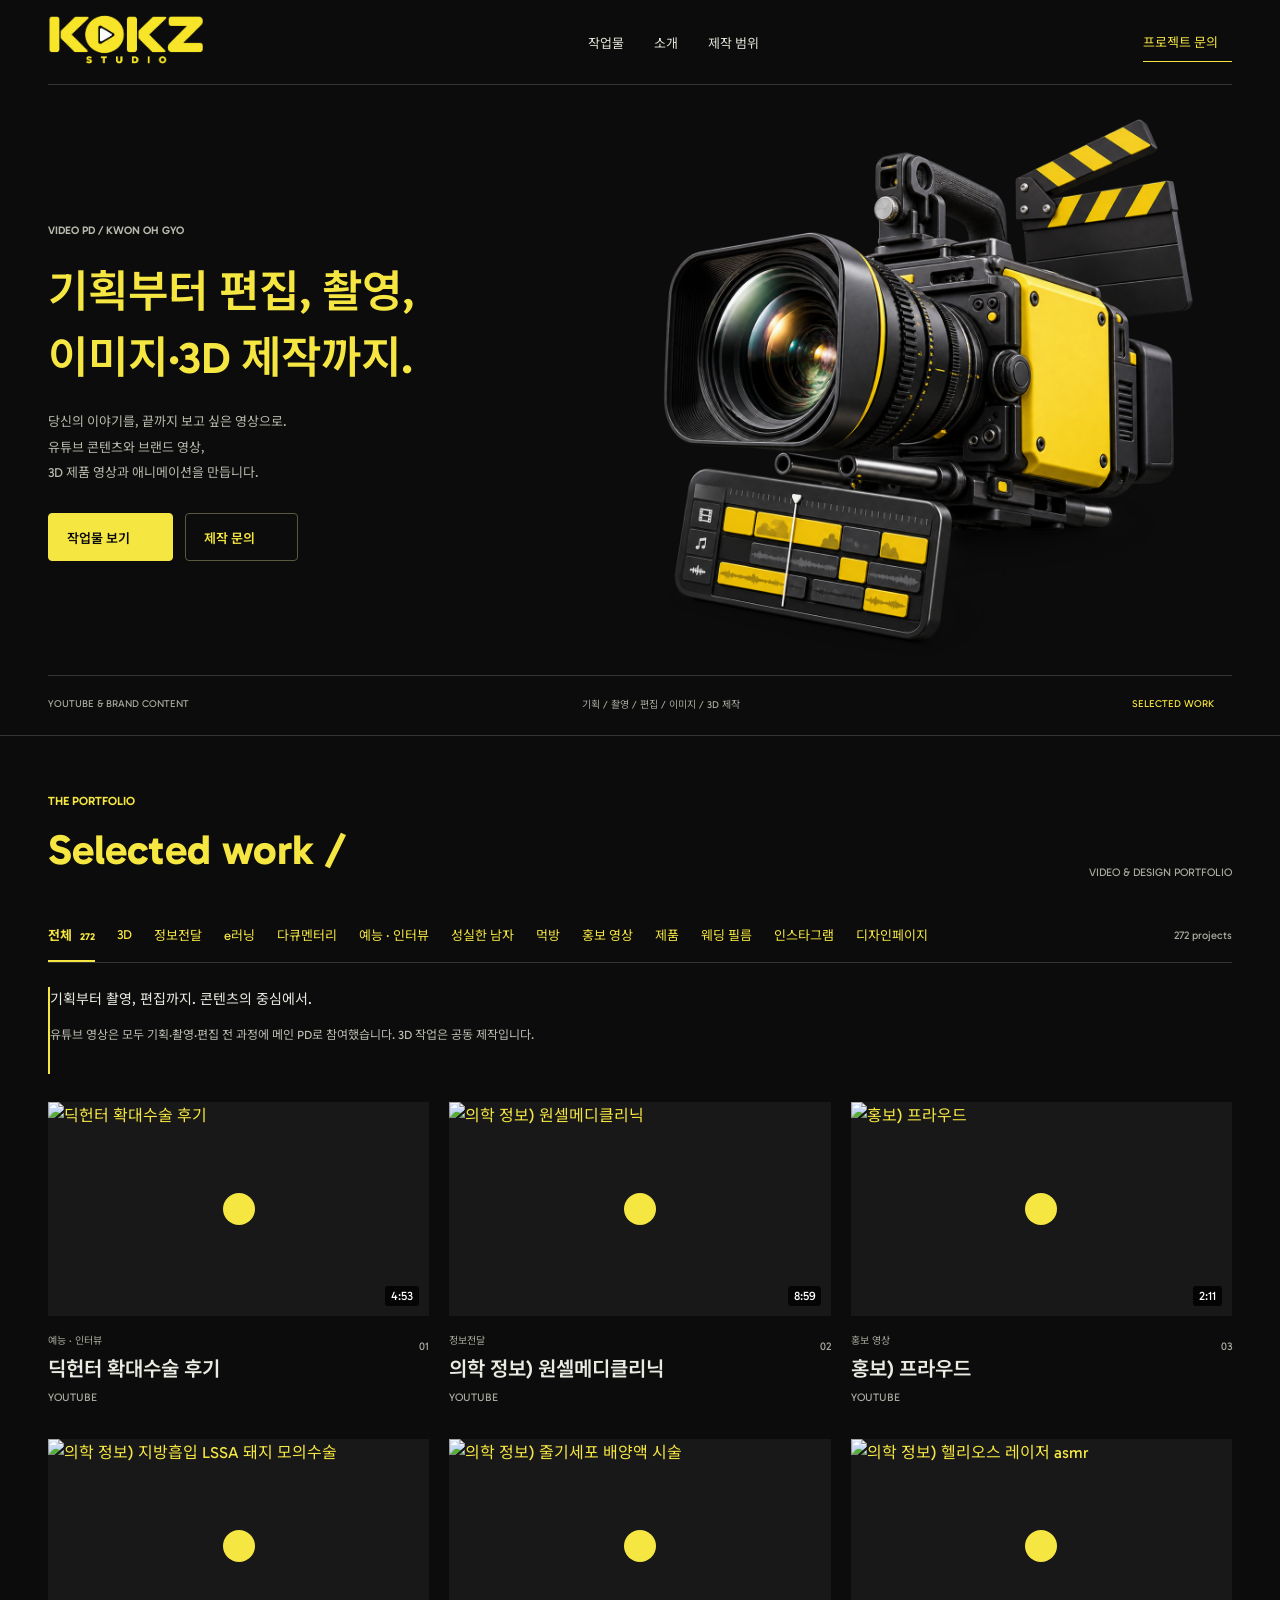
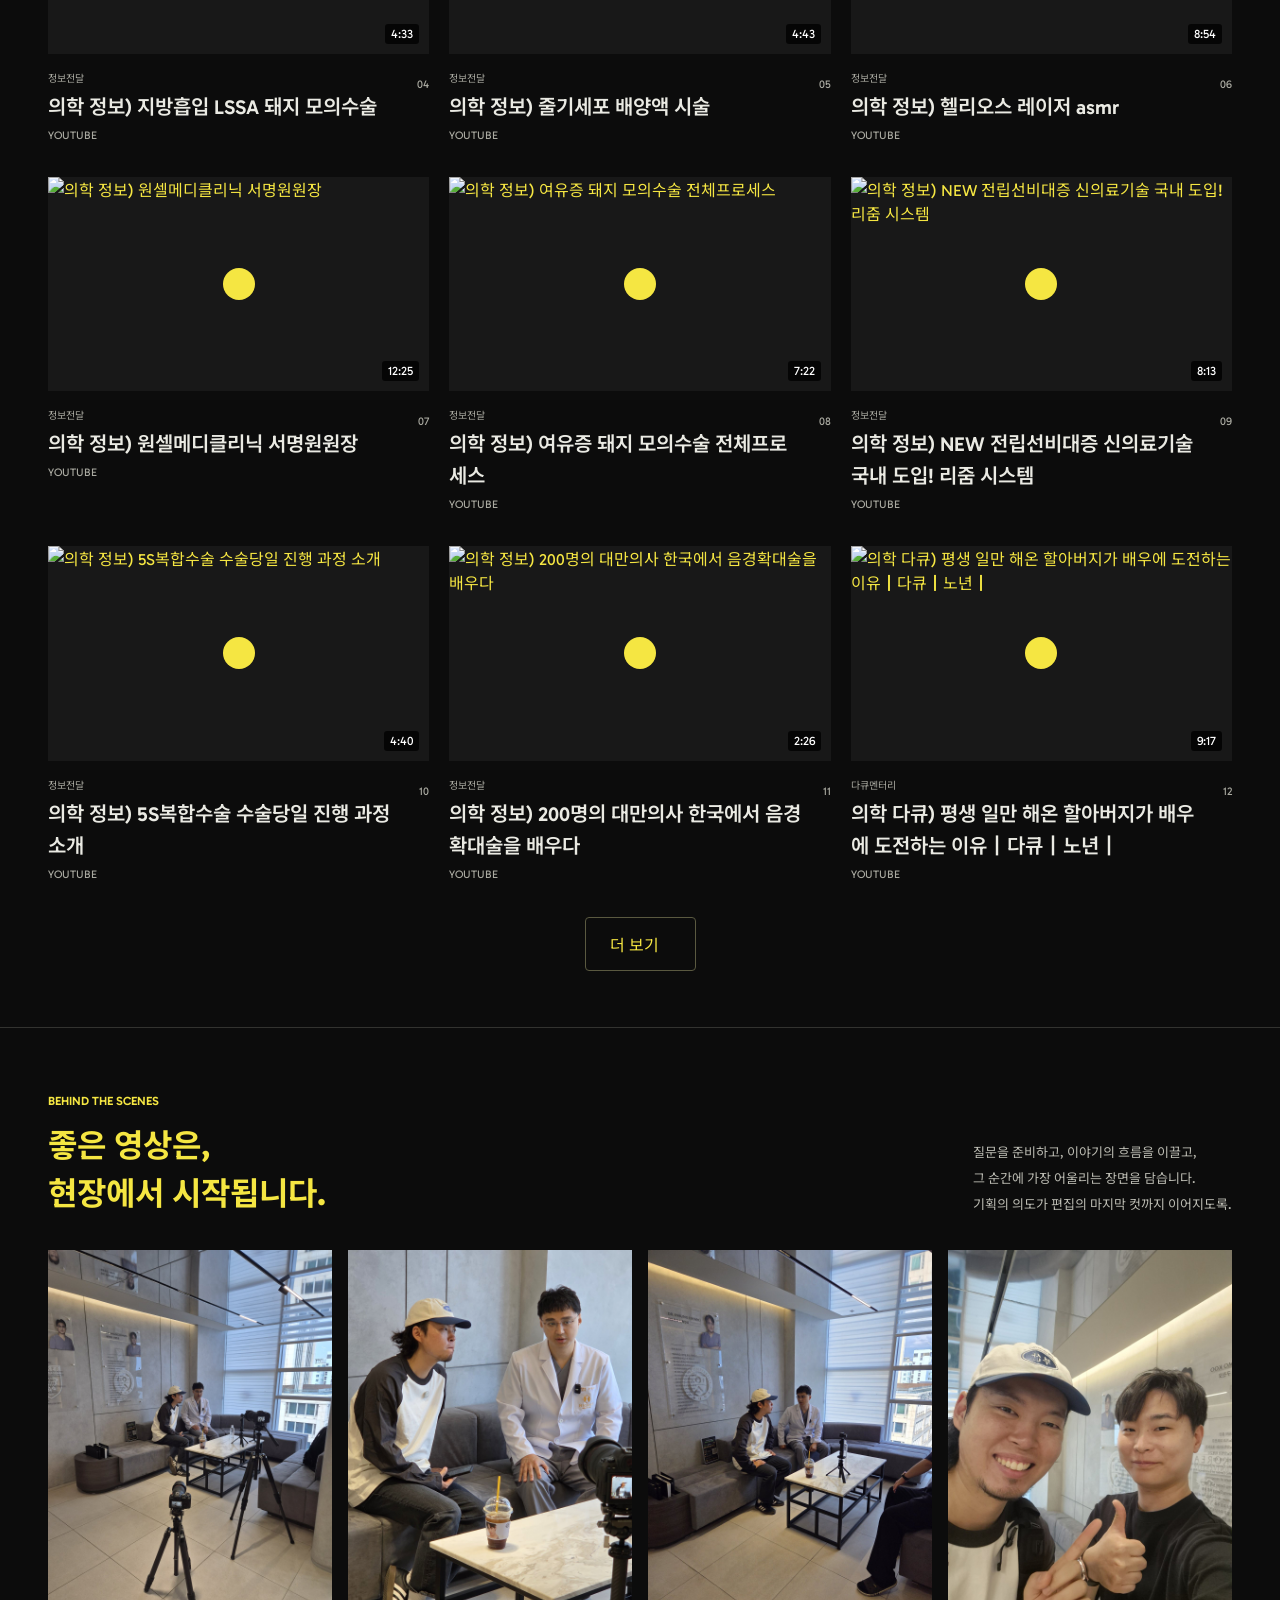
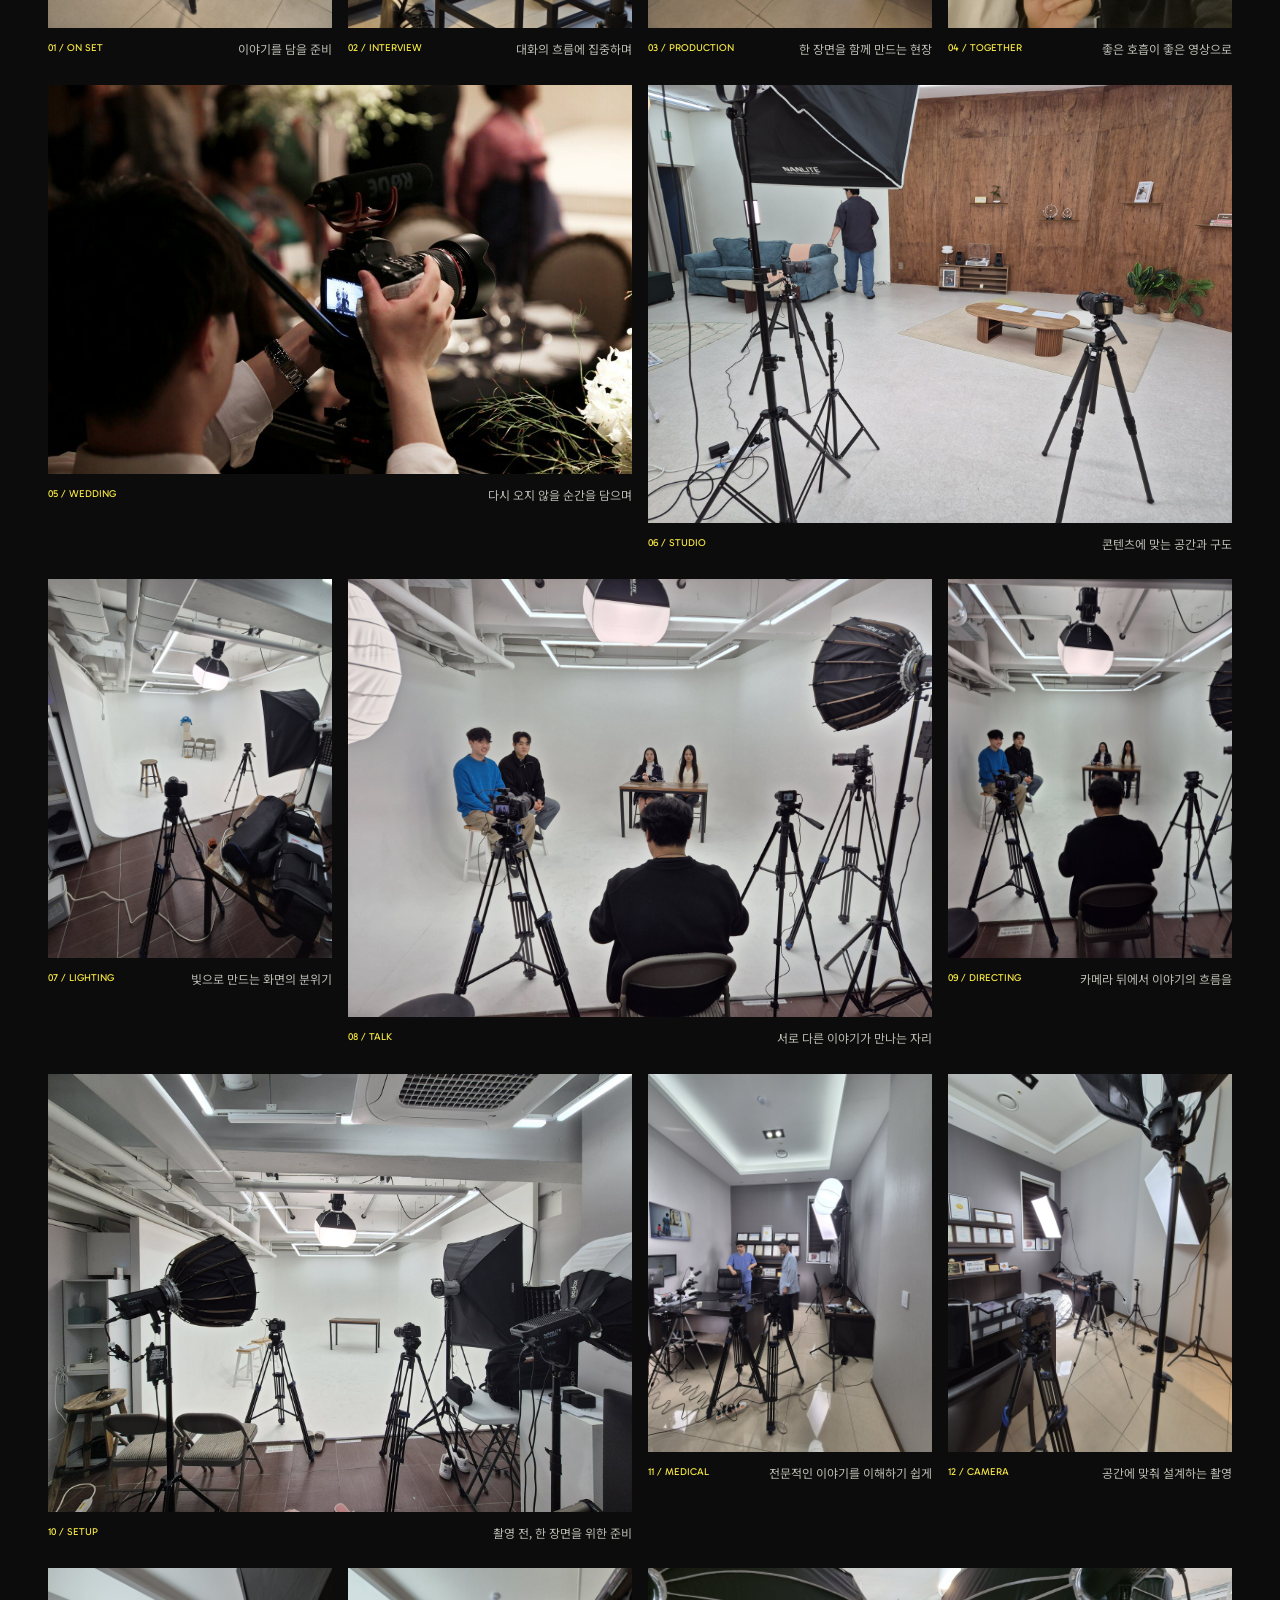
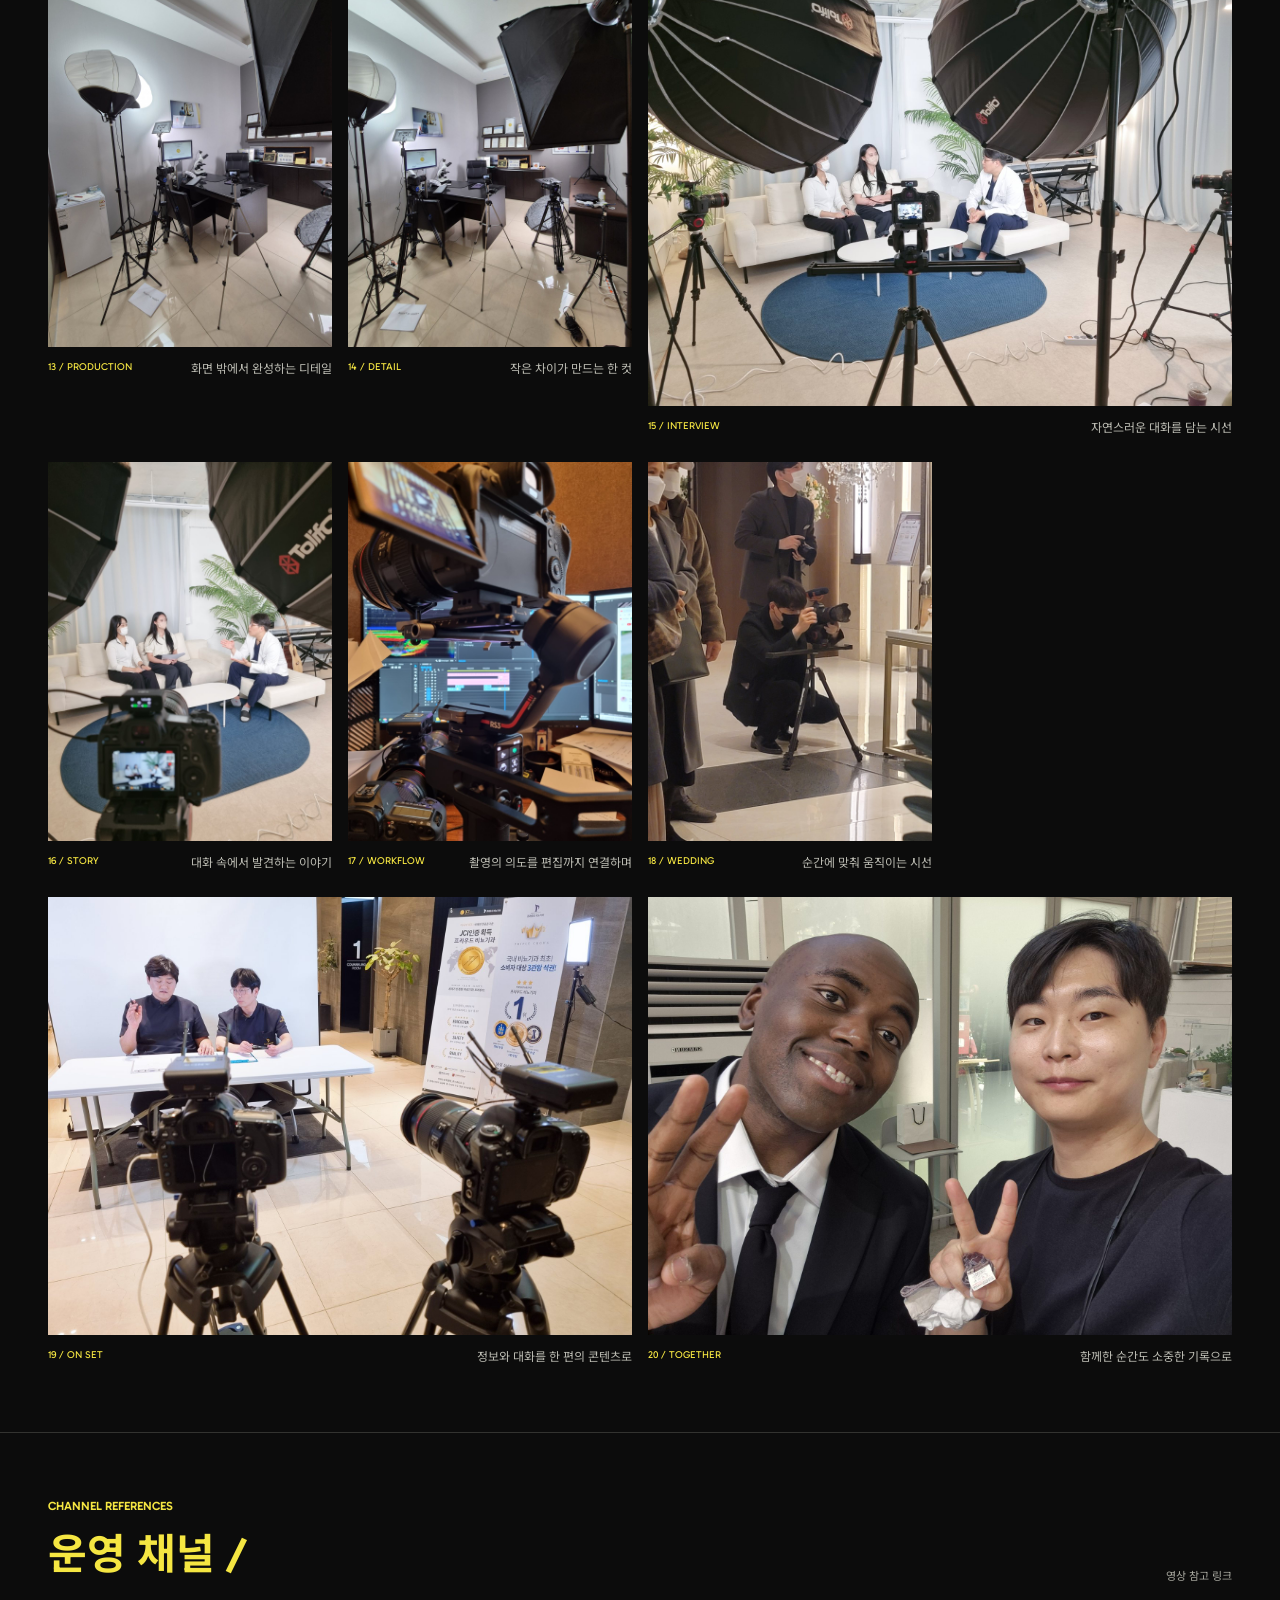
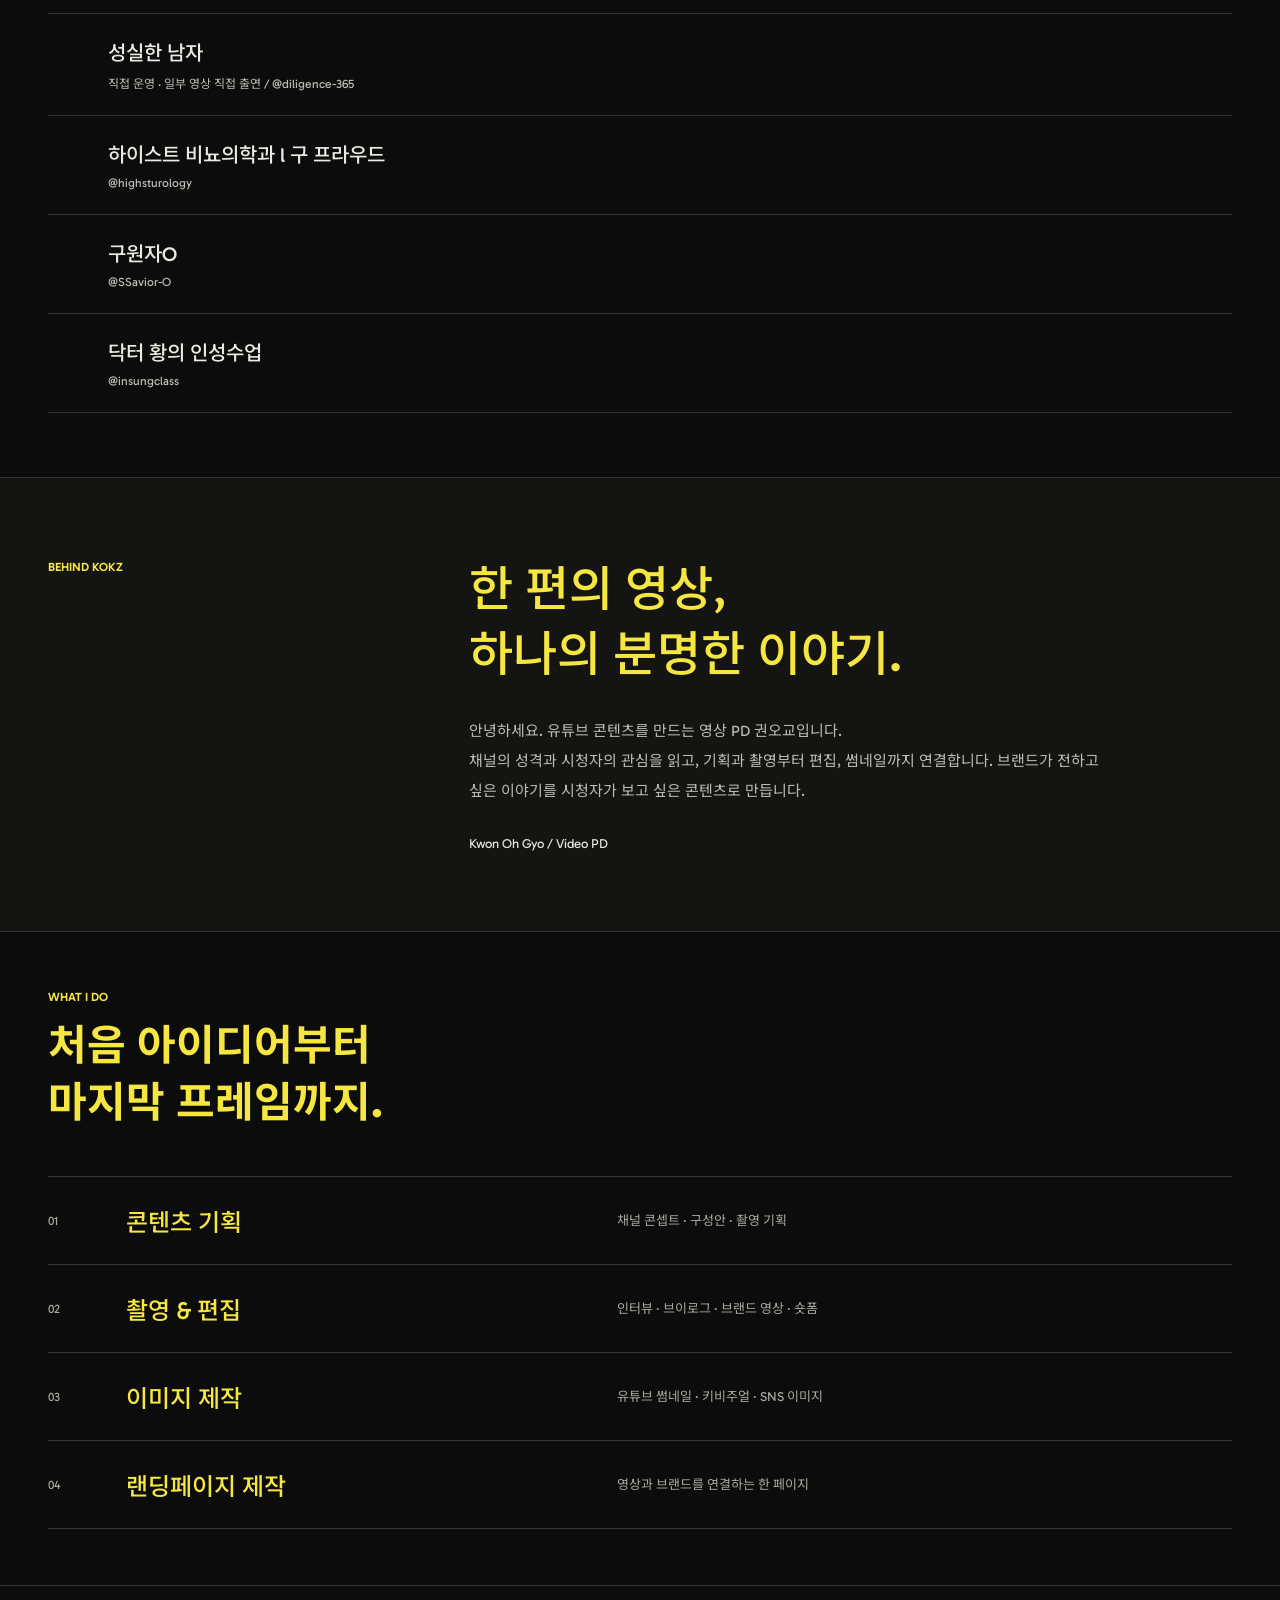
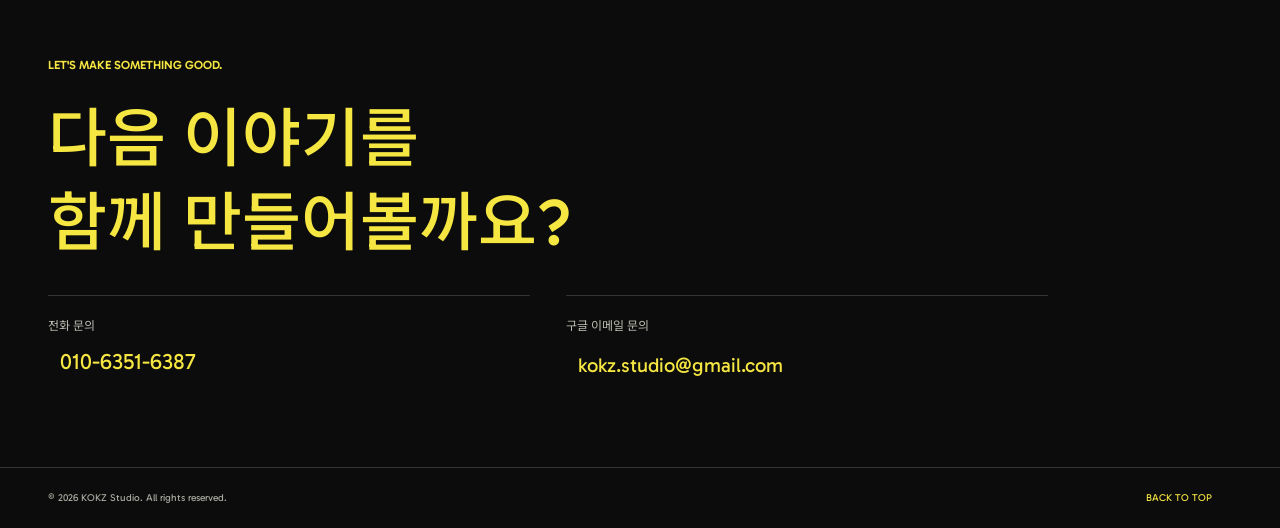
==== commit 65e2d6f8: "Update main PD credit across YouTube video categories" ====
--- a/index.html
+++ b/index.html
@@ -40,7 +40,7 @@
     <script src="mukbang-data.js?v=20261007-32" defer></script>
     <script src="three-d-data.js?v=20261012-42" defer></script>
     <script src="diligence-data.js?v=20261118-56" defer></script>
-    <script src="drafts.js?v=20261118-58" defer></script>
+    <script src="drafts.js?v=20261118-60" defer></script>
   </head>
   <body data-version="c" class="portfolio-dark">
     <header class="site-header" id="top">
@@ -76,7 +76,7 @@
           </div>
           <span class="work-count" aria-live="polite">272 projects</span>
         </div>
-        <div class="production-credit category-note"><div><p>기획부터 촬영, 편집까지. 콘텐츠의 중심에서.</p><span>웨딩·e러닝을 제외한 유튜브 영상은 기획·촬영·편집 전 과정에 메인 PD로 참여했습니다. 3D 작업은 공동 제작입니다.</span></div></div>
+        <div class="production-credit category-note"><div><p>기획부터 촬영, 편집까지. 콘텐츠의 중심에서.</p><span>유튜브 영상은 모두 기획·촬영·편집 전 과정에 메인 PD로 참여했습니다. 3D 작업은 공동 제작입니다.</span></div></div>
         <div class="elearning-channel category-note" hidden><div><p>RGB커뮤니케이션</p><span>RGB커뮤니케이션 재직 중 제작한 e러닝 교육 콘텐츠</span></div></div>
         <div class="three-d-channel category-note" hidden><div><p>3D · 공동 제작</p><span>공동 제작한 제품 3D 홍보 영상과 애니메이션</span></div><a href="https://notoow.github.io/notoow-portfolio/#3d" target="_blank" rel="noopener noreferrer">NOTOOW 포트폴리오 <i data-lucide="external-link"></i></a></div>
         <div class="mukbang-channel category-note" hidden><div><p>윤장금</p><span>먹방 · 맛집 탐방 · 음식 콘텐츠</span></div><a href="https://www.youtube.com/@yoonjangkeum/videos" target="_blank" rel="noopener noreferrer">채널 보기 <i data-lucide="external-link"></i></a></div>
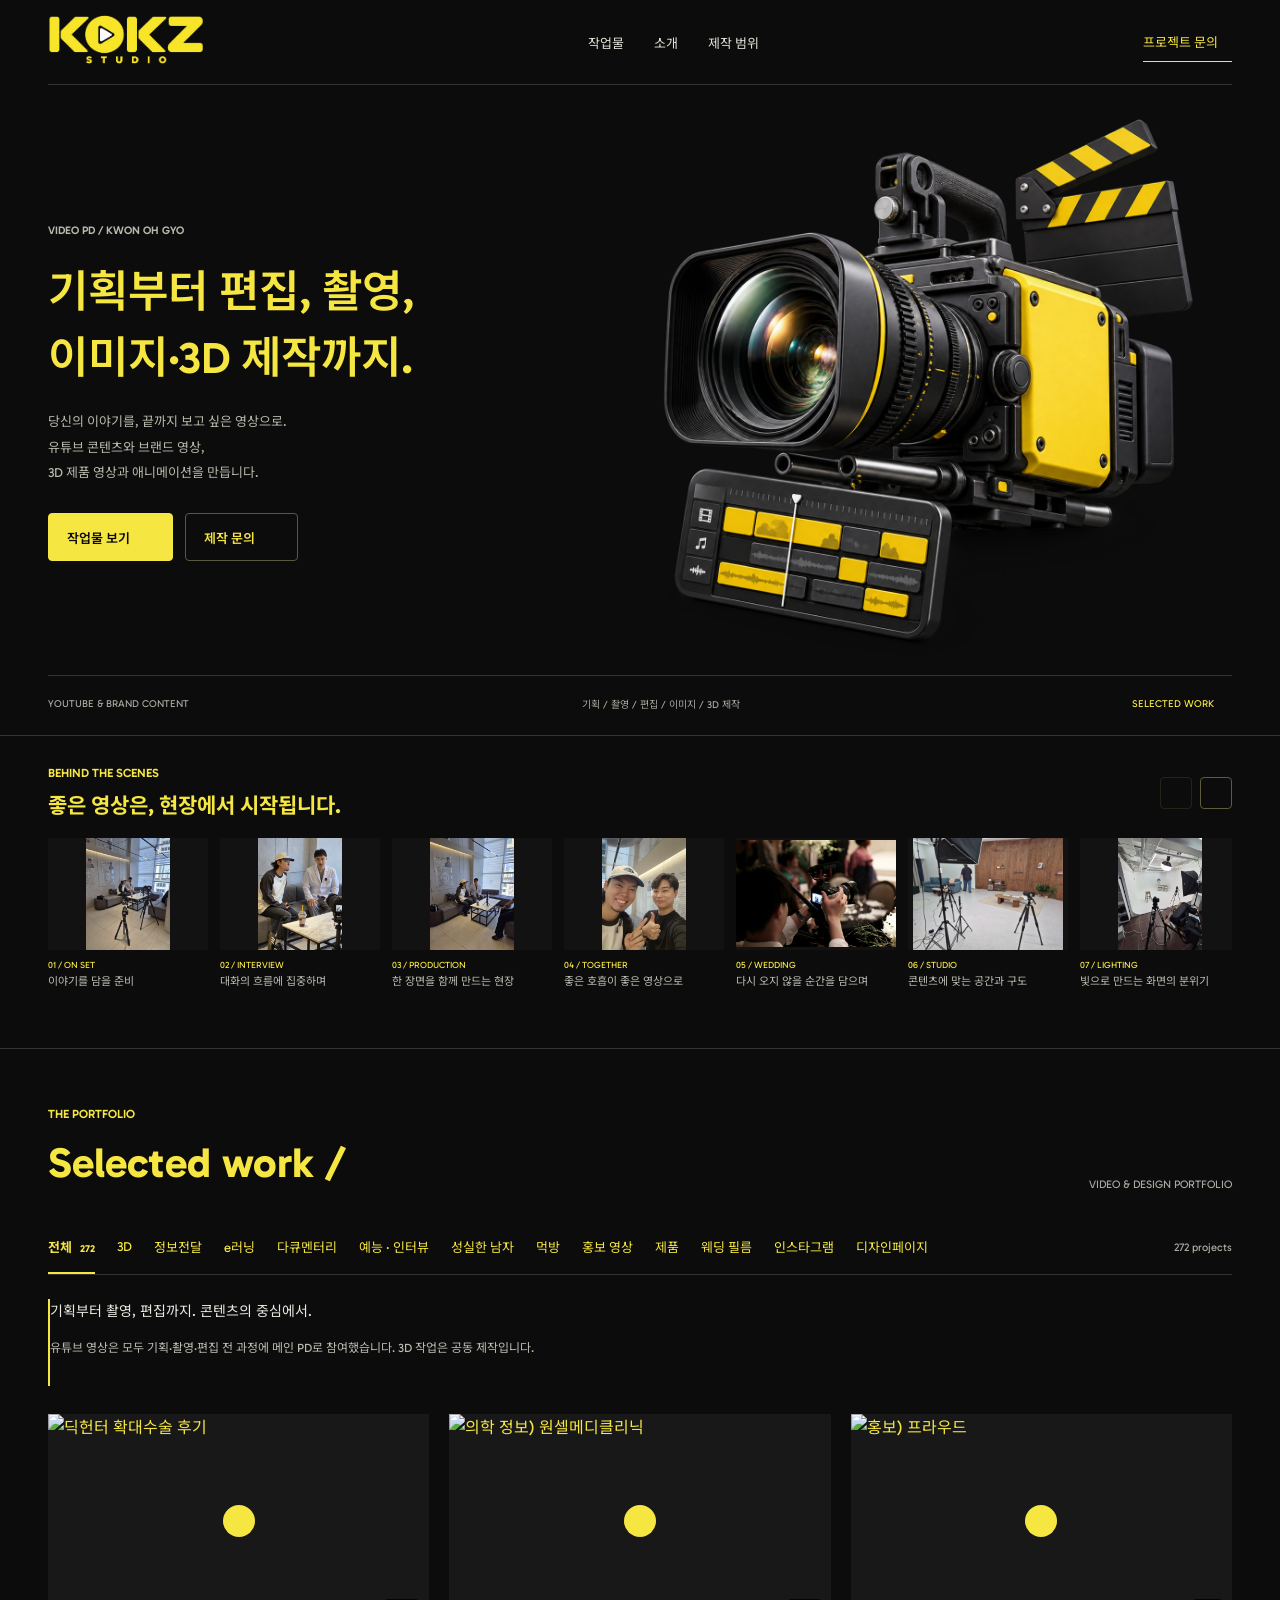
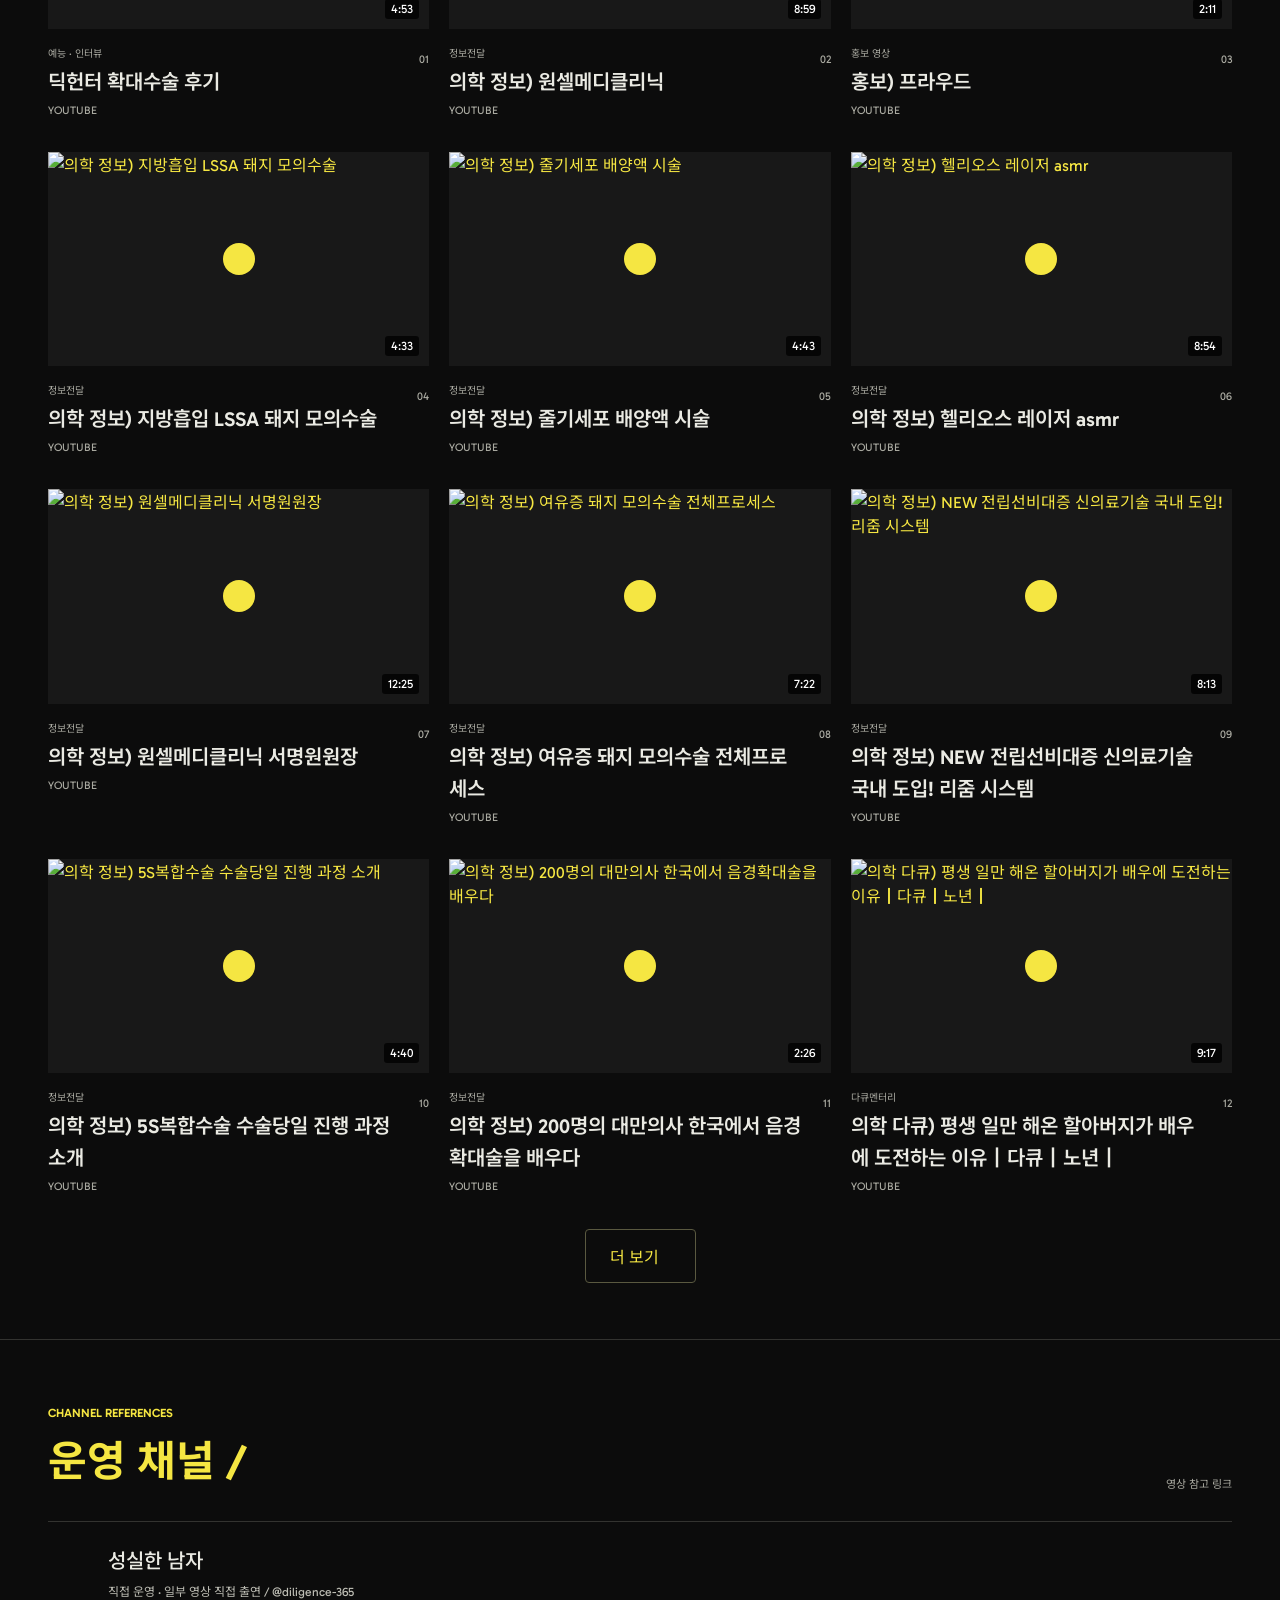
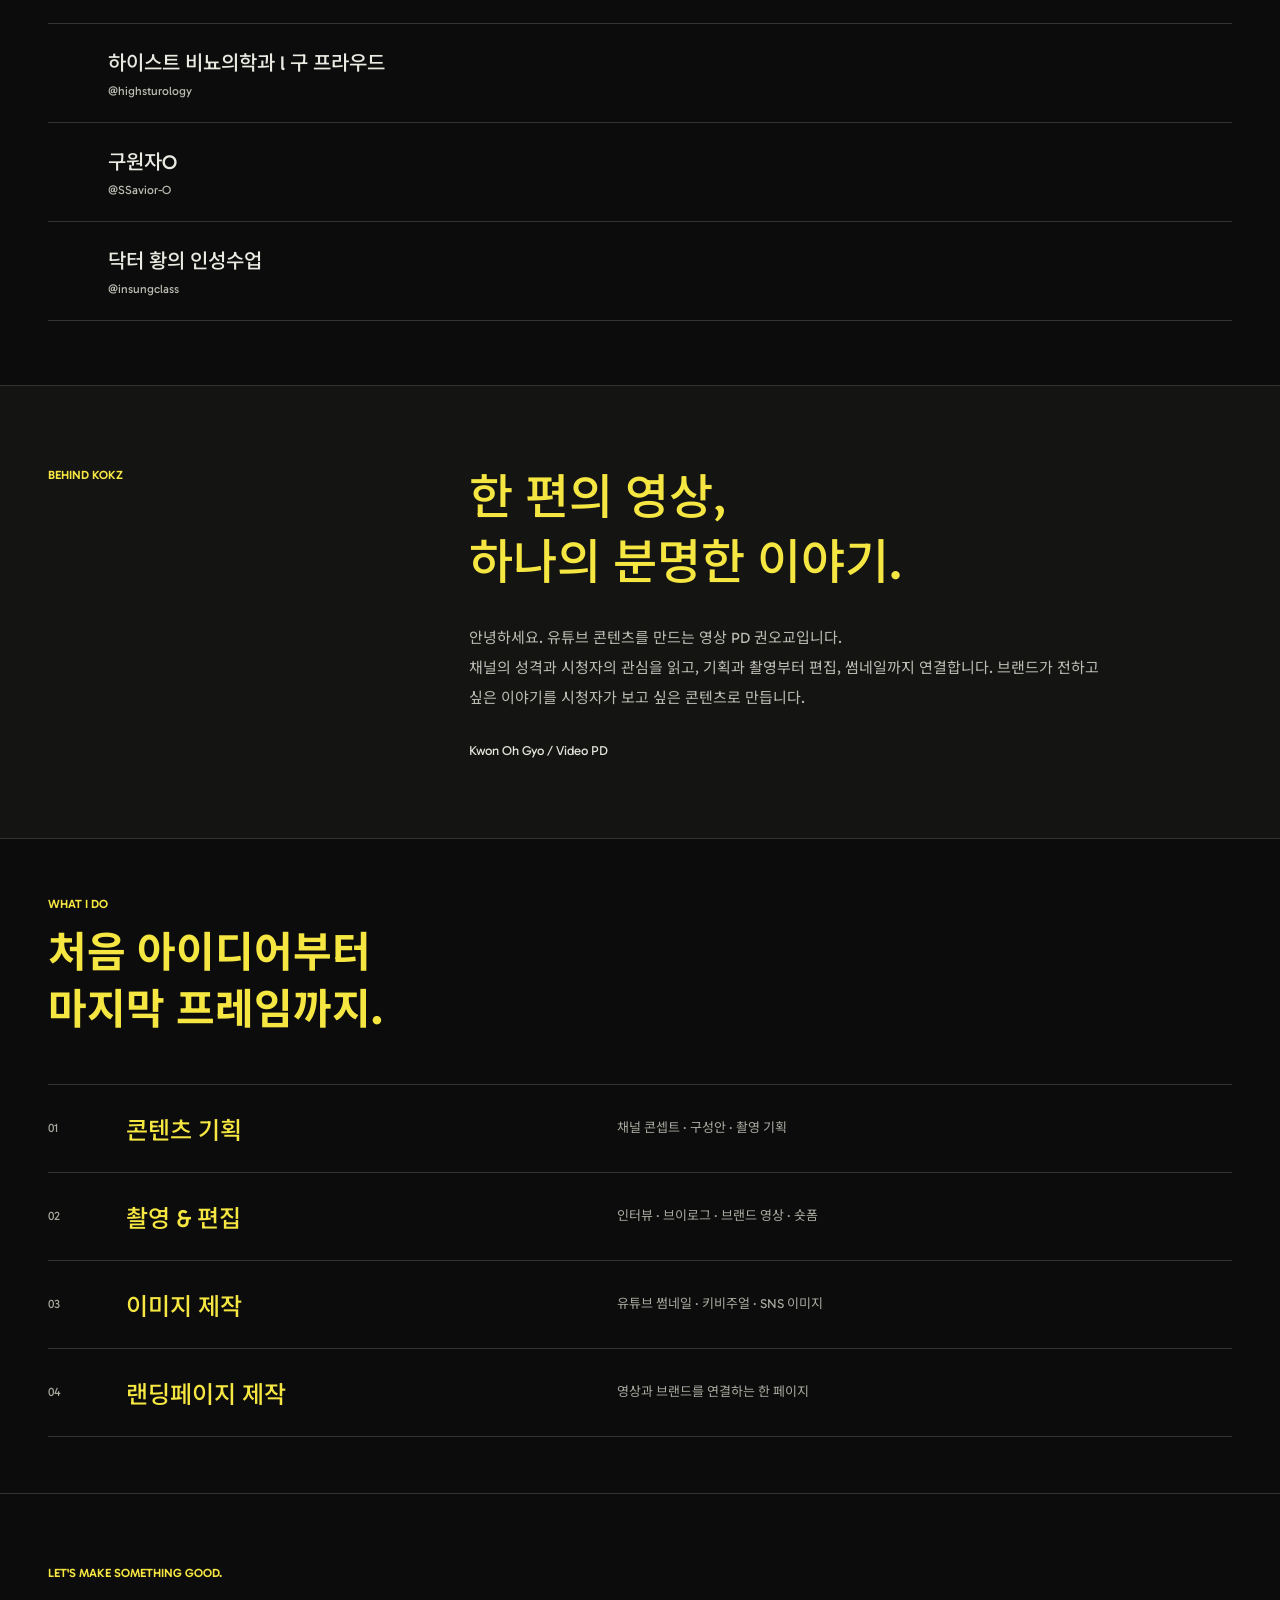
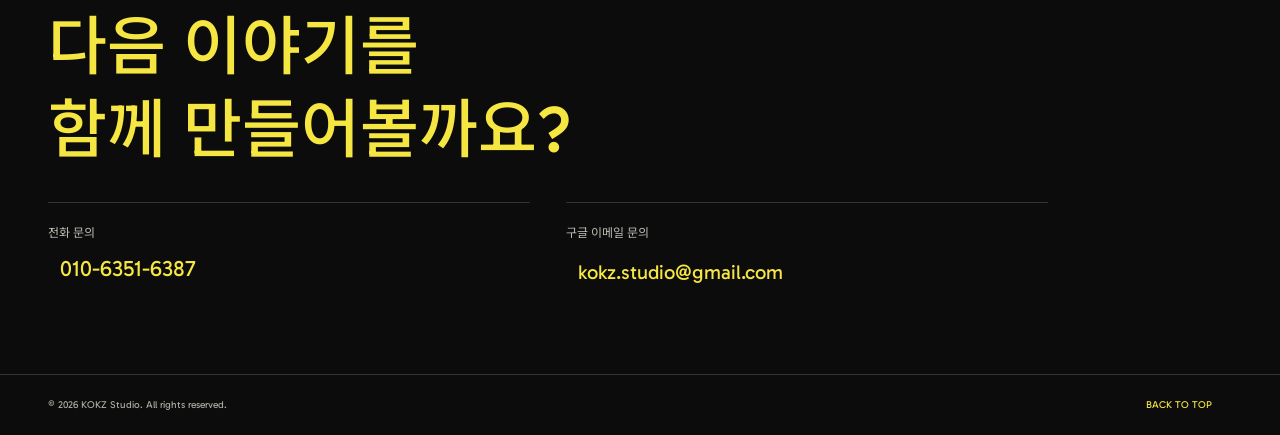
==== commit 82eec760: "Move on-set gallery above work and use compact scrolling thumbnails" ====
--- a/index.html
+++ b/index.html
@@ -33,14 +33,14 @@
     <link rel="icon" type="image/svg+xml" sizes="any" href="assets/favicon.svg">
     <link rel="apple-touch-icon" sizes="180x180" href="assets/apple-touch-icon.png">
     <link rel="preload" as="image" href="assets/pd-hero-3d.png">
-    <link rel="stylesheet" href="styles.css?v=20261118-59">
+    <link rel="stylesheet" href="styles.css?v=20261118-61">
     <script src="https://unpkg.com/lucide@0.468.0/dist/umd/lucide.min.js" defer></script>
     <script src="portfolio-data.js?v=20261118-58" defer></script>
     <script src="wedding-data.js?v=20261006-17" defer></script>
     <script src="mukbang-data.js?v=20261007-32" defer></script>
     <script src="three-d-data.js?v=20261012-42" defer></script>
     <script src="diligence-data.js?v=20261118-56" defer></script>
-    <script src="drafts.js?v=20261118-60" defer></script>
+    <script src="drafts.js?v=20261118-61" defer></script>
   </head>
   <body data-version="c" class="portfolio-dark">
     <header class="site-header" id="top">
@@ -64,6 +64,31 @@
           <span>YOUTUBE & BRAND CONTENT</span>
           <span class="landing-capabilities">기획 / 촬영 / 편집 / 이미지 / 3D 제작</span>
           <a href="#work">SELECTED WORK <i data-lucide="arrow-down"></i></a>
+        </div>
+      </section>
+      <section class="behind-section" id="on-set" aria-labelledby="behind-title">
+        <div class="behind-heading"><div><p class="eyebrow">BEHIND THE SCENES</p><h2 id="behind-title">좋은 영상은, 현장에서 시작됩니다.</h2></div><div class="gallery-controls"><button type="button" data-gallery-direction="-1" aria-label="이전 촬영 사진" aria-controls="behind-gallery" title="이전 촬영 사진"><i data-lucide="chevron-left"></i></button><button type="button" data-gallery-direction="1" aria-label="다음 촬영 사진" aria-controls="behind-gallery" title="다음 촬영 사진"><i data-lucide="chevron-right"></i></button></div></div>
+        <div class="behind-gallery" id="behind-gallery" tabindex="0" role="region" aria-label="촬영 현장 사진 20장">
+          <figure class="behind-wide"><img src="assets/on-set-01.jpg" alt="여러 대의 카메라를 설치한 병원 인터뷰 촬영 현장" width="1200" height="1600" loading="lazy"><figcaption><span>01 / ON SET</span>이야기를 담을 준비</figcaption></figure>
+          <figure><img src="assets/on-set-03.jpg" alt="무선 마이크를 착용한 두 출연자의 인터뷰 촬영" width="1200" height="1600" loading="lazy"><figcaption><span>02 / INTERVIEW</span>대화의 흐름에 집중하며</figcaption></figure>
+          <figure><img src="assets/on-set-04.jpg" alt="카메라와 함께 바라본 인터뷰 현장의 전체 모습" width="1200" height="1600" loading="lazy"><figcaption><span>03 / PRODUCTION</span>한 장면을 함께 만드는 현장</figcaption></figure>
+          <figure class="behind-portrait"><img src="assets/on-set-02.jpg" alt="촬영 현장에서 함께 남긴 기념사진" width="1200" height="1600" loading="lazy"><figcaption><span>04 / TOGETHER</span>좋은 호흡이 좋은 영상으로</figcaption></figure>
+          <figure class="behind-landscape"><img src="assets/on-set-05.jpg" alt="웨딩 현장에서 카메라와 마이크로 촬영하는 모습" width="1080" height="720" loading="lazy"><figcaption><span>05 / WEDDING</span>다시 오지 않을 순간을 담으며</figcaption></figure>
+          <figure class="behind-landscape"><img src="assets/on-set-07.jpg" alt="소파와 테이블이 있는 스튜디오의 카메라와 조명 세팅" width="1600" height="1200" loading="lazy"><figcaption><span>06 / STUDIO</span>콘텐츠에 맞는 공간과 구도</figcaption></figure>
+          <figure><img src="assets/on-set-08.jpg" alt="화이트 스튜디오에 설치한 카메라와 소프트박스 조명" width="1200" height="1600" loading="lazy"><figcaption><span>07 / LIGHTING</span>빛으로 만드는 화면의 분위기</figcaption></figure>
+          <figure class="behind-landscape"><img src="assets/on-set-09.jpg" alt="여러 출연자와 세 대의 카메라가 함께하는 스튜디오 토크 촬영" width="1600" height="1200" loading="lazy"><figcaption><span>08 / TALK</span>서로 다른 이야기가 만나는 자리</figcaption></figure>
+          <figure><img src="assets/on-set-10.jpg" alt="스튜디오 토크 촬영 중 카메라 뒤에서 바라본 현장" width="1200" height="1600" loading="lazy"><figcaption><span>09 / DIRECTING</span>카메라 뒤에서 이야기의 흐름을</figcaption></figure>
+          <figure class="behind-landscape"><img src="assets/on-set-11.jpg" alt="촬영을 위해 여러 카메라와 조명을 설치한 화이트 스튜디오" width="1600" height="1200" loading="lazy"><figcaption><span>10 / SETUP</span>촬영 전, 한 장면을 위한 준비</figcaption></figure>
+          <figure><img src="assets/on-set-12.jpg" alt="병원 진료실에서 두 출연자와 진행하는 인터뷰 촬영" width="1200" height="1600" loading="lazy"><figcaption><span>11 / MEDICAL</span>전문적인 이야기를 이해하기 쉽게</figcaption></figure>
+          <figure><img src="assets/on-set-13.jpg" alt="병원 진료실 인터뷰를 위한 카메라와 조명 배치" width="1200" height="1600" loading="lazy"><figcaption><span>12 / CAMERA</span>공간에 맞춰 설계하는 촬영</figcaption></figure>
+          <figure><img src="assets/on-set-14.jpg" alt="진료실 책상 주변의 멀티 카메라와 조명 세팅" width="1200" height="1600" loading="lazy"><figcaption><span>13 / PRODUCTION</span>화면 밖에서 완성하는 디테일</figcaption></figure>
+          <figure><img src="assets/on-set-15.jpg" alt="병원 촬영 현장의 소프트박스와 여러 대의 카메라" width="1200" height="1600" loading="lazy"><figcaption><span>14 / DETAIL</span>작은 차이가 만드는 한 컷</figcaption></figure>
+          <figure class="behind-landscape"><img src="assets/on-set-16.jpg" alt="밝은 스튜디오에서 세 출연자를 촬영하는 인터뷰 현장" width="1600" height="1200" loading="lazy"><figcaption><span>15 / INTERVIEW</span>자연스러운 대화를 담는 시선</figcaption></figure>
+          <figure><img src="assets/on-set-17.jpg" alt="카메라 모니터 너머로 보이는 세 출연자의 대화" width="1200" height="1600" loading="lazy"><figcaption><span>16 / STORY</span>대화 속에서 발견하는 이야기</figcaption></figure>
+          <figure><img src="assets/on-set-18.jpg" alt="편집 타임라인 모니터 앞의 카메라와 짐벌" width="1200" height="1600" loading="lazy"><figcaption><span>17 / WORKFLOW</span>촬영의 의도를 편집까지 연결하며</figcaption></figure>
+          <figure><img src="assets/on-set-19.jpg" alt="웨딩 현장에서 낮은 앵글로 카메라 촬영하는 모습" width="1200" height="1600" loading="lazy"><figcaption><span>18 / WEDDING</span>순간에 맞춰 움직이는 시선</figcaption></figure>
+          <figure class="behind-landscape"><img src="assets/on-set-20.jpg" alt="두 출연자의 병원 토크 콘텐츠를 멀티 카메라로 촬영하는 현장" width="1600" height="1200" loading="lazy"><figcaption><span>19 / ON SET</span>정보와 대화를 한 편의 콘텐츠로</figcaption></figure>
+          <figure class="behind-landscape"><img src="assets/on-set-06.jpg" alt="촬영 현장에서 두 사람이 함께 남긴 셀카" width="1600" height="1200" loading="lazy"><figcaption><span>20 / TOGETHER</span>함께한 순간도 소중한 기록으로</figcaption></figure>
         </div>
       </section>
       <section class="work-section" id="work" aria-labelledby="work-title">
@@ -111,31 +136,6 @@
         <div class="projects" id="projects"></div><p class="no-projects" hidden>해당 주제의 작업물이 없습니다.</p>
         <button class="load-more" type="button" hidden>더 보기 <i data-lucide="plus"></i></button>
       </section>
-      <section class="behind-section" id="on-set" aria-labelledby="behind-title">
-        <div class="behind-heading"><div><p class="eyebrow">BEHIND THE SCENES</p><h2 id="behind-title">좋은 영상은,<br>현장에서 시작됩니다.</h2></div><p>질문을 준비하고, 이야기의 흐름을 이끌고,<br>그 순간에 가장 어울리는 장면을 담습니다.<br>기획의 의도가 편집의 마지막 컷까지 이어지도록.</p></div>
-        <div class="behind-gallery">
-          <figure class="behind-wide"><img src="assets/on-set-01.jpg" alt="여러 대의 카메라를 설치한 병원 인터뷰 촬영 현장" width="1200" height="1600" loading="lazy"><figcaption><span>01 / ON SET</span>이야기를 담을 준비</figcaption></figure>
-          <figure><img src="assets/on-set-03.jpg" alt="무선 마이크를 착용한 두 출연자의 인터뷰 촬영" width="1200" height="1600" loading="lazy"><figcaption><span>02 / INTERVIEW</span>대화의 흐름에 집중하며</figcaption></figure>
-          <figure><img src="assets/on-set-04.jpg" alt="카메라와 함께 바라본 인터뷰 현장의 전체 모습" width="1200" height="1600" loading="lazy"><figcaption><span>03 / PRODUCTION</span>한 장면을 함께 만드는 현장</figcaption></figure>
-          <figure class="behind-portrait"><img src="assets/on-set-02.jpg" alt="촬영 현장에서 함께 남긴 기념사진" width="1200" height="1600" loading="lazy"><figcaption><span>04 / TOGETHER</span>좋은 호흡이 좋은 영상으로</figcaption></figure>
-          <figure class="behind-landscape"><img src="assets/on-set-05.jpg" alt="웨딩 현장에서 카메라와 마이크로 촬영하는 모습" width="1080" height="720" loading="lazy"><figcaption><span>05 / WEDDING</span>다시 오지 않을 순간을 담으며</figcaption></figure>
-          <figure class="behind-landscape"><img src="assets/on-set-07.jpg" alt="소파와 테이블이 있는 스튜디오의 카메라와 조명 세팅" width="1600" height="1200" loading="lazy"><figcaption><span>06 / STUDIO</span>콘텐츠에 맞는 공간과 구도</figcaption></figure>
-          <figure><img src="assets/on-set-08.jpg" alt="화이트 스튜디오에 설치한 카메라와 소프트박스 조명" width="1200" height="1600" loading="lazy"><figcaption><span>07 / LIGHTING</span>빛으로 만드는 화면의 분위기</figcaption></figure>
-          <figure class="behind-landscape"><img src="assets/on-set-09.jpg" alt="여러 출연자와 세 대의 카메라가 함께하는 스튜디오 토크 촬영" width="1600" height="1200" loading="lazy"><figcaption><span>08 / TALK</span>서로 다른 이야기가 만나는 자리</figcaption></figure>
-          <figure><img src="assets/on-set-10.jpg" alt="스튜디오 토크 촬영 중 카메라 뒤에서 바라본 현장" width="1200" height="1600" loading="lazy"><figcaption><span>09 / DIRECTING</span>카메라 뒤에서 이야기의 흐름을</figcaption></figure>
-          <figure class="behind-landscape"><img src="assets/on-set-11.jpg" alt="촬영을 위해 여러 카메라와 조명을 설치한 화이트 스튜디오" width="1600" height="1200" loading="lazy"><figcaption><span>10 / SETUP</span>촬영 전, 한 장면을 위한 준비</figcaption></figure>
-          <figure><img src="assets/on-set-12.jpg" alt="병원 진료실에서 두 출연자와 진행하는 인터뷰 촬영" width="1200" height="1600" loading="lazy"><figcaption><span>11 / MEDICAL</span>전문적인 이야기를 이해하기 쉽게</figcaption></figure>
-          <figure><img src="assets/on-set-13.jpg" alt="병원 진료실 인터뷰를 위한 카메라와 조명 배치" width="1200" height="1600" loading="lazy"><figcaption><span>12 / CAMERA</span>공간에 맞춰 설계하는 촬영</figcaption></figure>
-          <figure><img src="assets/on-set-14.jpg" alt="진료실 책상 주변의 멀티 카메라와 조명 세팅" width="1200" height="1600" loading="lazy"><figcaption><span>13 / PRODUCTION</span>화면 밖에서 완성하는 디테일</figcaption></figure>
-          <figure><img src="assets/on-set-15.jpg" alt="병원 촬영 현장의 소프트박스와 여러 대의 카메라" width="1200" height="1600" loading="lazy"><figcaption><span>14 / DETAIL</span>작은 차이가 만드는 한 컷</figcaption></figure>
-          <figure class="behind-landscape"><img src="assets/on-set-16.jpg" alt="밝은 스튜디오에서 세 출연자를 촬영하는 인터뷰 현장" width="1600" height="1200" loading="lazy"><figcaption><span>15 / INTERVIEW</span>자연스러운 대화를 담는 시선</figcaption></figure>
-          <figure><img src="assets/on-set-17.jpg" alt="카메라 모니터 너머로 보이는 세 출연자의 대화" width="1200" height="1600" loading="lazy"><figcaption><span>16 / STORY</span>대화 속에서 발견하는 이야기</figcaption></figure>
-          <figure><img src="assets/on-set-18.jpg" alt="편집 타임라인 모니터 앞의 카메라와 짐벌" width="1200" height="1600" loading="lazy"><figcaption><span>17 / WORKFLOW</span>촬영의 의도를 편집까지 연결하며</figcaption></figure>
-          <figure><img src="assets/on-set-19.jpg" alt="웨딩 현장에서 낮은 앵글로 카메라 촬영하는 모습" width="1200" height="1600" loading="lazy"><figcaption><span>18 / WEDDING</span>순간에 맞춰 움직이는 시선</figcaption></figure>
-          <figure class="behind-landscape"><img src="assets/on-set-20.jpg" alt="두 출연자의 병원 토크 콘텐츠를 멀티 카메라로 촬영하는 현장" width="1600" height="1200" loading="lazy"><figcaption><span>19 / ON SET</span>정보와 대화를 한 편의 콘텐츠로</figcaption></figure>
-          <figure class="behind-landscape"><img src="assets/on-set-06.jpg" alt="촬영 현장에서 두 사람이 함께 남긴 셀카" width="1600" height="1200" loading="lazy"><figcaption><span>20 / TOGETHER</span>함께한 순간도 소중한 기록으로</figcaption></figure>
-        </div>
-      </section>
       <section class="channels-section" id="channels" aria-labelledby="channels-title">
         <div class="section-title"><div><p class="eyebrow">CHANNEL REFERENCES</p><h2 id="channels-title">운영 채널<span class="accent"> /</span></h2></div><span class="sample-label">영상 참고 링크</span></div>
         <div class="channel-list">
--- a/styles.css
+++ b/styles.css
@@ -88,23 +88,27 @@
   animation: studio-float 8s ease-in-out infinite;
 }
 .landing-copy { width: 46%; max-width: 560px; }
-.behind-section { padding: 64px 48px; border-top: 1px solid var(--line); }
-.behind-heading { display: flex; justify-content: space-between; align-items: end; gap: 32px; margin-bottom: 32px; }
-.behind-heading h2 { margin-top: 12px; font-size: 32px; line-height: 1.5; }
+.behind-section { padding: 28px 48px; border-top: 1px solid var(--line); scroll-margin-top: 16px; }
+.behind-heading { display: flex; justify-content: space-between; align-items: center; gap: 16px; margin-bottom: 16px; }
+.behind-heading h2 { margin-top: 8px; font-size: 21px; line-height: 1.5; }
 .behind-heading > p { color: #bcbcb3; font-size: 13px; line-height: 2; }
-.behind-gallery { display: grid; grid-template-columns: repeat(4, minmax(0, 1fr)); gap: 24px 16px; }
-.behind-gallery figure { margin: 0; min-width: 0; }
-.behind-gallery .behind-landscape { grid-column: span 2; }
-.behind-gallery img { display: block; width: 100%; height: auto; }
-.behind-gallery figcaption { display: flex; justify-content: space-between; flex-wrap: wrap; gap: 8px; margin-top: 12px; color: #bcbcb3; font-size: 12px; line-height: 1.7; }
-.behind-gallery figcaption span { color: #f5e642; font-size: 10px; }
+.behind-gallery { display: flex; gap: 12px; overflow-x: auto; overscroll-behavior-x: contain; scroll-snap-type: x proximity; scrollbar-width: thin; scrollbar-color: #f5e642 #222; padding-bottom: 10px; }
+.behind-gallery figure { flex: 0 0 160px; margin: 0; min-width: 0; scroll-snap-align: start; }
+.behind-gallery img { display: block; width: 160px; height: 112px; object-fit: contain; background: #121212; }
+.behind-gallery figcaption { margin-top: 8px; color: #bcbcb3; font-size: 11px; line-height: 1.7; min-height: 52px; overflow-wrap: anywhere; }
+.behind-gallery figcaption span { display: block; color: #f5e642; font-size: 9px; }
+.gallery-controls { display: flex; flex: 0 0 auto; gap: 8px; }
+.gallery-controls button { display: grid; place-items: center; width: 32px; height: 32px; padding: 0; border: 1px solid #5d5b38; border-radius: 4px; background: transparent; color: #f5e642; cursor: pointer; }
+.gallery-controls button:disabled { opacity: .3; cursor: default; }
+.gallery-controls svg { width: 18px; height: 18px; }
+.behind-gallery:focus-visible, .gallery-controls button:focus-visible { outline: 2px solid #f5e642; outline-offset: 3px; }
 .production-credit { border-left: 2px solid #f5e642; padding: 0 0 0 16px; margin-bottom: 28px; line-height: 1.9; }
 @media (max-width: 700px) {
-  .behind-section { padding: 40px 20px; }
-  .behind-heading { display: block; }
-  .behind-heading h2 { font-size: 26px; }
+  .behind-section { padding: 24px 20px; }
+  .behind-heading h2 { font-size: 17px; }
   .behind-heading > p { margin-top: 18px; }
-  .behind-gallery { grid-template-columns: repeat(2, minmax(0, 1fr)); }
+  .behind-gallery figure { flex-basis: 140px; }
+  .behind-gallery img { width: 140px; height: 96px; }
   .behind-gallery figcaption { display: block; font-size: 11px; }
   .behind-gallery figcaption span { display: block; margin-bottom: 4px; }
 }
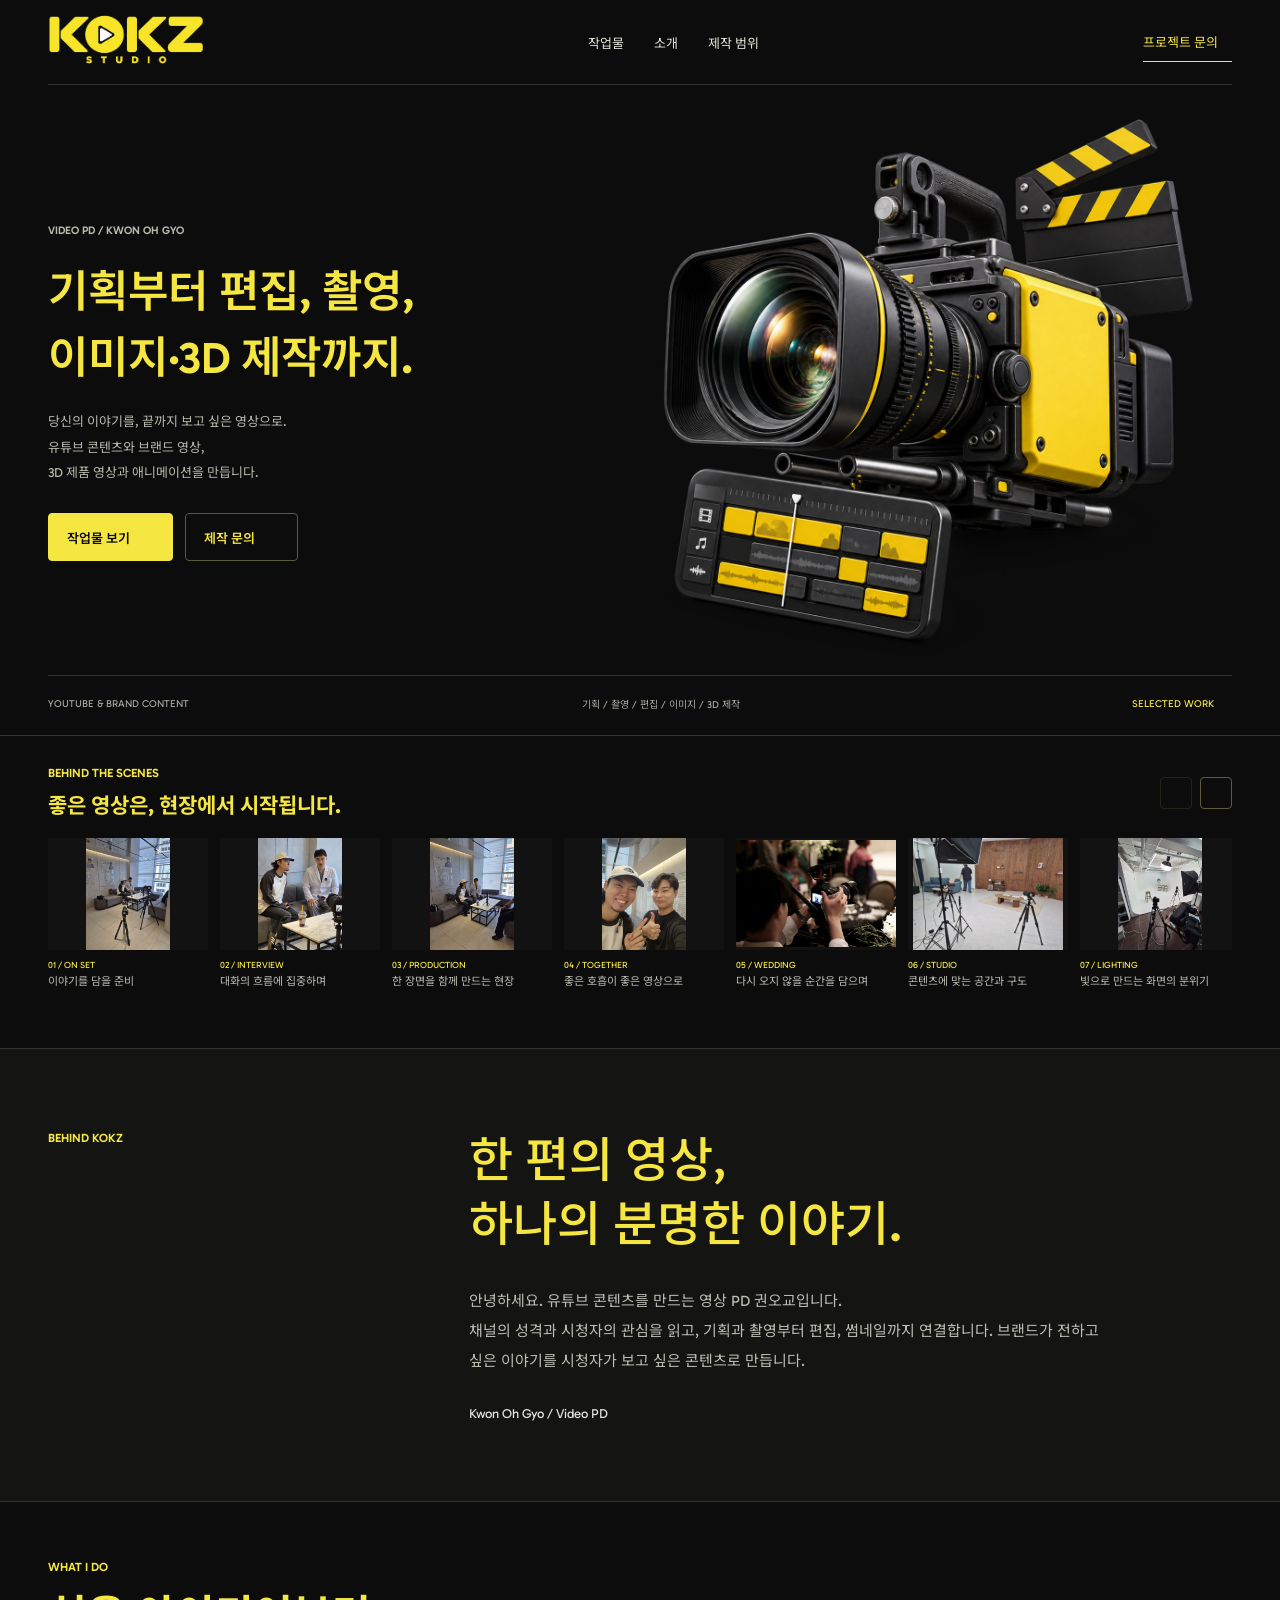
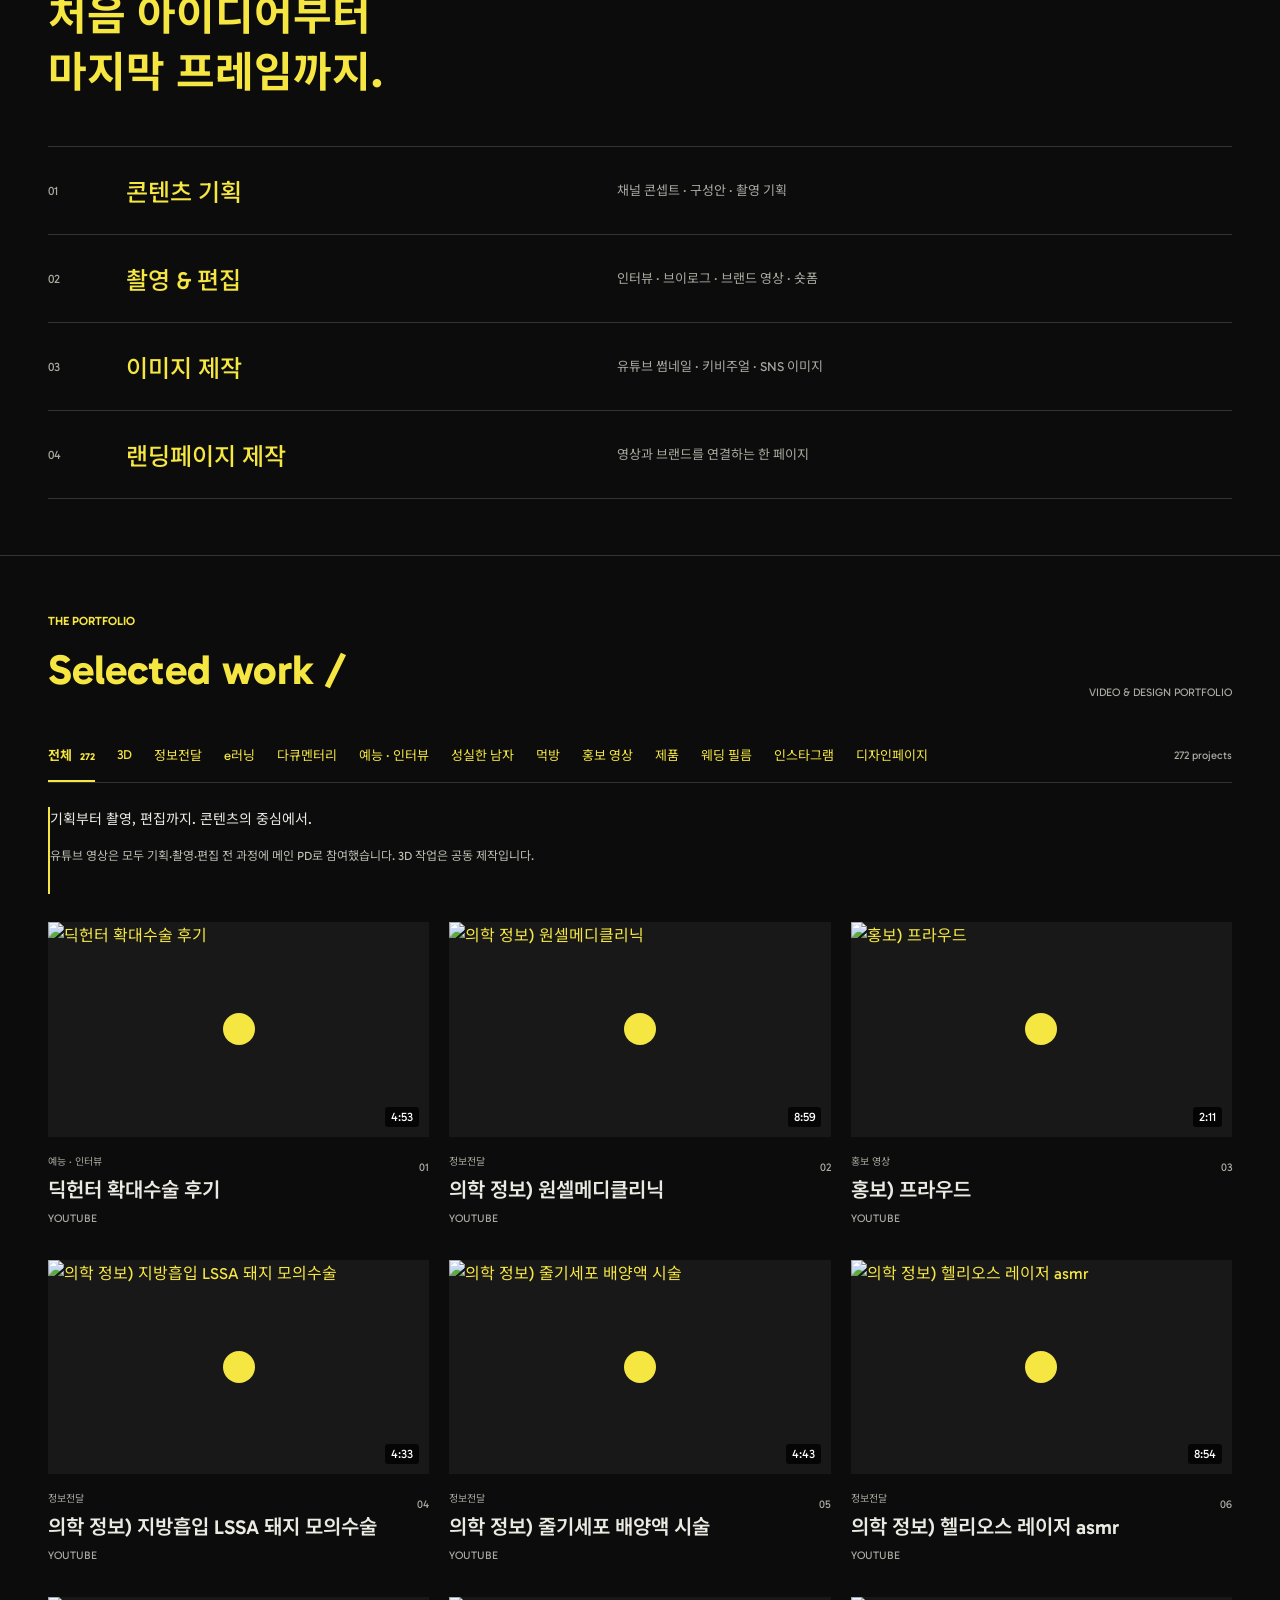
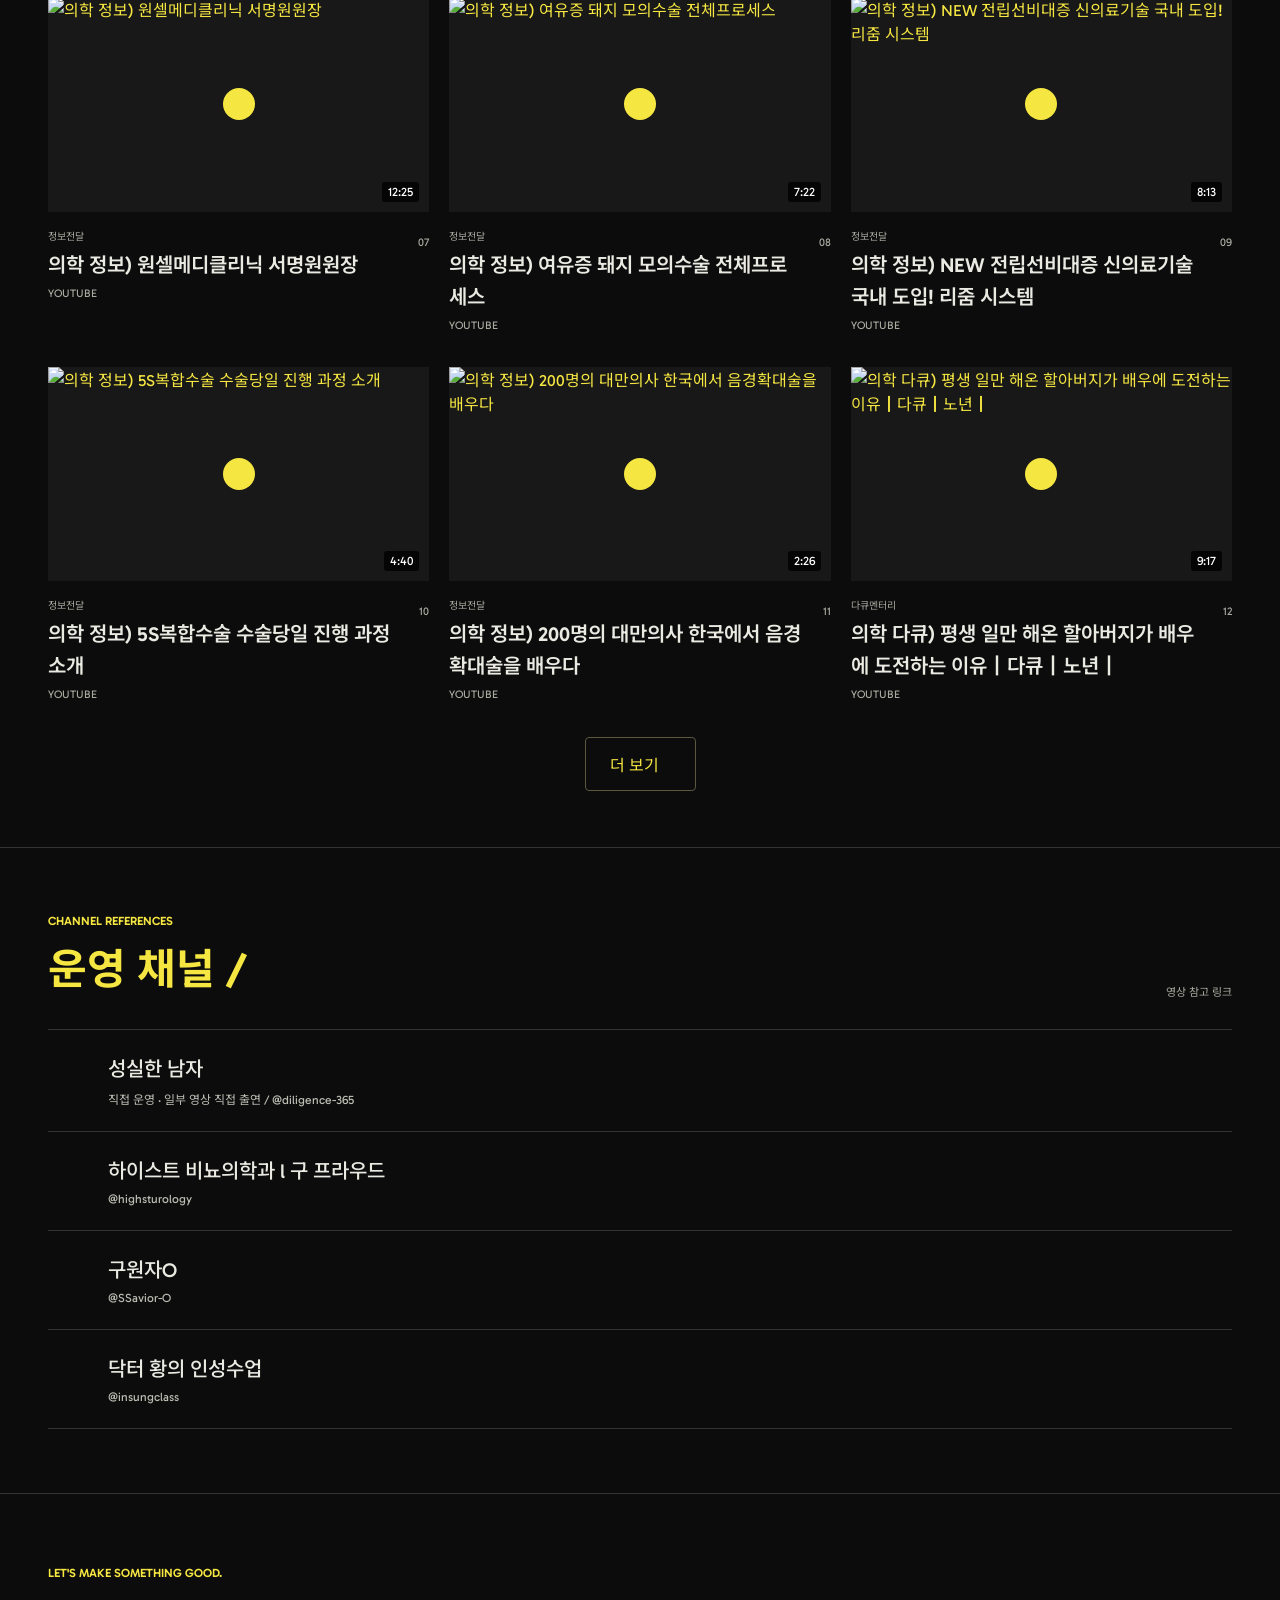
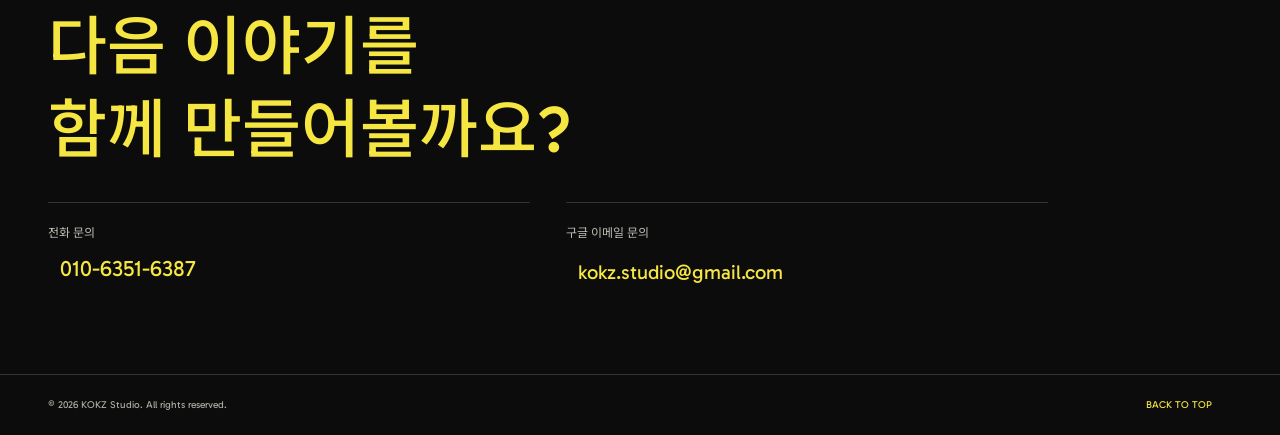
==== commit effcca40: "Move introduction and services above portfolio work" ====
--- a/index.html
+++ b/index.html
@@ -91,6 +91,19 @@
           <figure class="behind-landscape"><img src="assets/on-set-06.jpg" alt="촬영 현장에서 두 사람이 함께 남긴 셀카" width="1600" height="1200" loading="lazy"><figcaption><span>20 / TOGETHER</span>함께한 순간도 소중한 기록으로</figcaption></figure>
         </div>
       </section>
+      <section class="about-section" id="about" aria-labelledby="about-title">
+        <p class="eyebrow">BEHIND KOKZ</p>
+        <div><h2 id="about-title">한 편의 영상,<br>하나의 분명한 이야기.</h2><p>안녕하세요. 유튜브 콘텐츠를 만드는 영상 PD 권오교입니다.<br>채널의 성격과 시청자의 관심을 읽고, 기획과 촬영부터 편집, 썸네일까지 연결합니다. 브랜드가 전하고 싶은 이야기를 시청자가 보고 싶은 콘텐츠로 만듭니다.</p><span class="signature">Kwon Oh Gyo / Video PD</span></div>
+      </section>
+      <section class="services-section" id="services" aria-labelledby="services-title">
+        <div class="section-title"><div><p class="eyebrow">WHAT I DO</p><h2 id="services-title">처음 아이디어부터<br>마지막 프레임까지.</h2></div></div>
+        <div class="service-list">
+          <article><span>01</span><h3>콘텐츠 기획</h3><p>채널 콘셉트 · 구성안 · 촬영 기획</p><i data-lucide="lightbulb"></i></article>
+          <article><span>02</span><h3>촬영 & 편집</h3><p>인터뷰 · 브이로그 · 브랜드 영상 · 숏폼</p><i data-lucide="clapperboard"></i></article>
+          <article><span>03</span><h3>이미지 제작</h3><p>유튜브 썸네일 · 키비주얼 · SNS 이미지</p><i data-lucide="image"></i></article>
+          <article><span>04</span><h3>랜딩페이지 제작</h3><p>영상과 브랜드를 연결하는 한 페이지</p><i data-lucide="layout-template"></i></article>
+        </div>
+      </section>
       <section class="work-section" id="work" aria-labelledby="work-title">
         <div class="section-title"><div><p class="eyebrow">THE PORTFOLIO</p><h2 id="work-title">Selected work<span class="accent"> /</span></h2></div><span class="sample-label">VIDEO & DESIGN PORTFOLIO</span></div>
         <div class="work-toolbar">
@@ -145,19 +158,6 @@
           <a class="channel-reference" href="https://www.youtube.com/@insungclass" target="_blank" rel="noopener noreferrer" aria-label="닥터 황의 인성수업 유튜브 채널 열기"><i class="channel-youtube" data-lucide="youtube"></i><div><h3>닥터 황의 인성수업</h3><p>@insungclass</p></div><i class="channel-external" data-lucide="arrow-up-right"></i></a>
         </div>
       </section>
-      <section class="about-section" id="about" aria-labelledby="about-title">
-        <p class="eyebrow">BEHIND KOKZ</p>
-        <div><h2 id="about-title">한 편의 영상,<br>하나의 분명한 이야기.</h2><p>안녕하세요. 유튜브 콘텐츠를 만드는 영상 PD 권오교입니다.<br>채널의 성격과 시청자의 관심을 읽고, 기획과 촬영부터 편집, 썸네일까지 연결합니다. 브랜드가 전하고 싶은 이야기를 시청자가 보고 싶은 콘텐츠로 만듭니다.</p><span class="signature">Kwon Oh Gyo / Video PD</span></div>
-      </section>
-      <section class="services-section" id="services" aria-labelledby="services-title">
-        <div class="section-title"><div><p class="eyebrow">WHAT I DO</p><h2 id="services-title">처음 아이디어부터<br>마지막 프레임까지.</h2></div></div>
-        <div class="service-list">
-          <article><span>01</span><h3>콘텐츠 기획</h3><p>채널 콘셉트 · 구성안 · 촬영 기획</p><i data-lucide="lightbulb"></i></article>
-          <article><span>02</span><h3>촬영 & 편집</h3><p>인터뷰 · 브이로그 · 브랜드 영상 · 숏폼</p><i data-lucide="clapperboard"></i></article>
-          <article><span>03</span><h3>이미지 제작</h3><p>유튜브 썸네일 · 키비주얼 · SNS 이미지</p><i data-lucide="image"></i></article>
-          <article><span>04</span><h3>랜딩페이지 제작</h3><p>영상과 브랜드를 연결하는 한 페이지</p><i data-lucide="layout-template"></i></article>
-        </div>
-      </section>
       <section class="contact-section" id="contact">
         <p class="eyebrow">LET'S MAKE SOMETHING GOOD.</p><h2>다음 이야기를<br>함께 만들어볼까요?</h2>
         <div class="contact-methods">
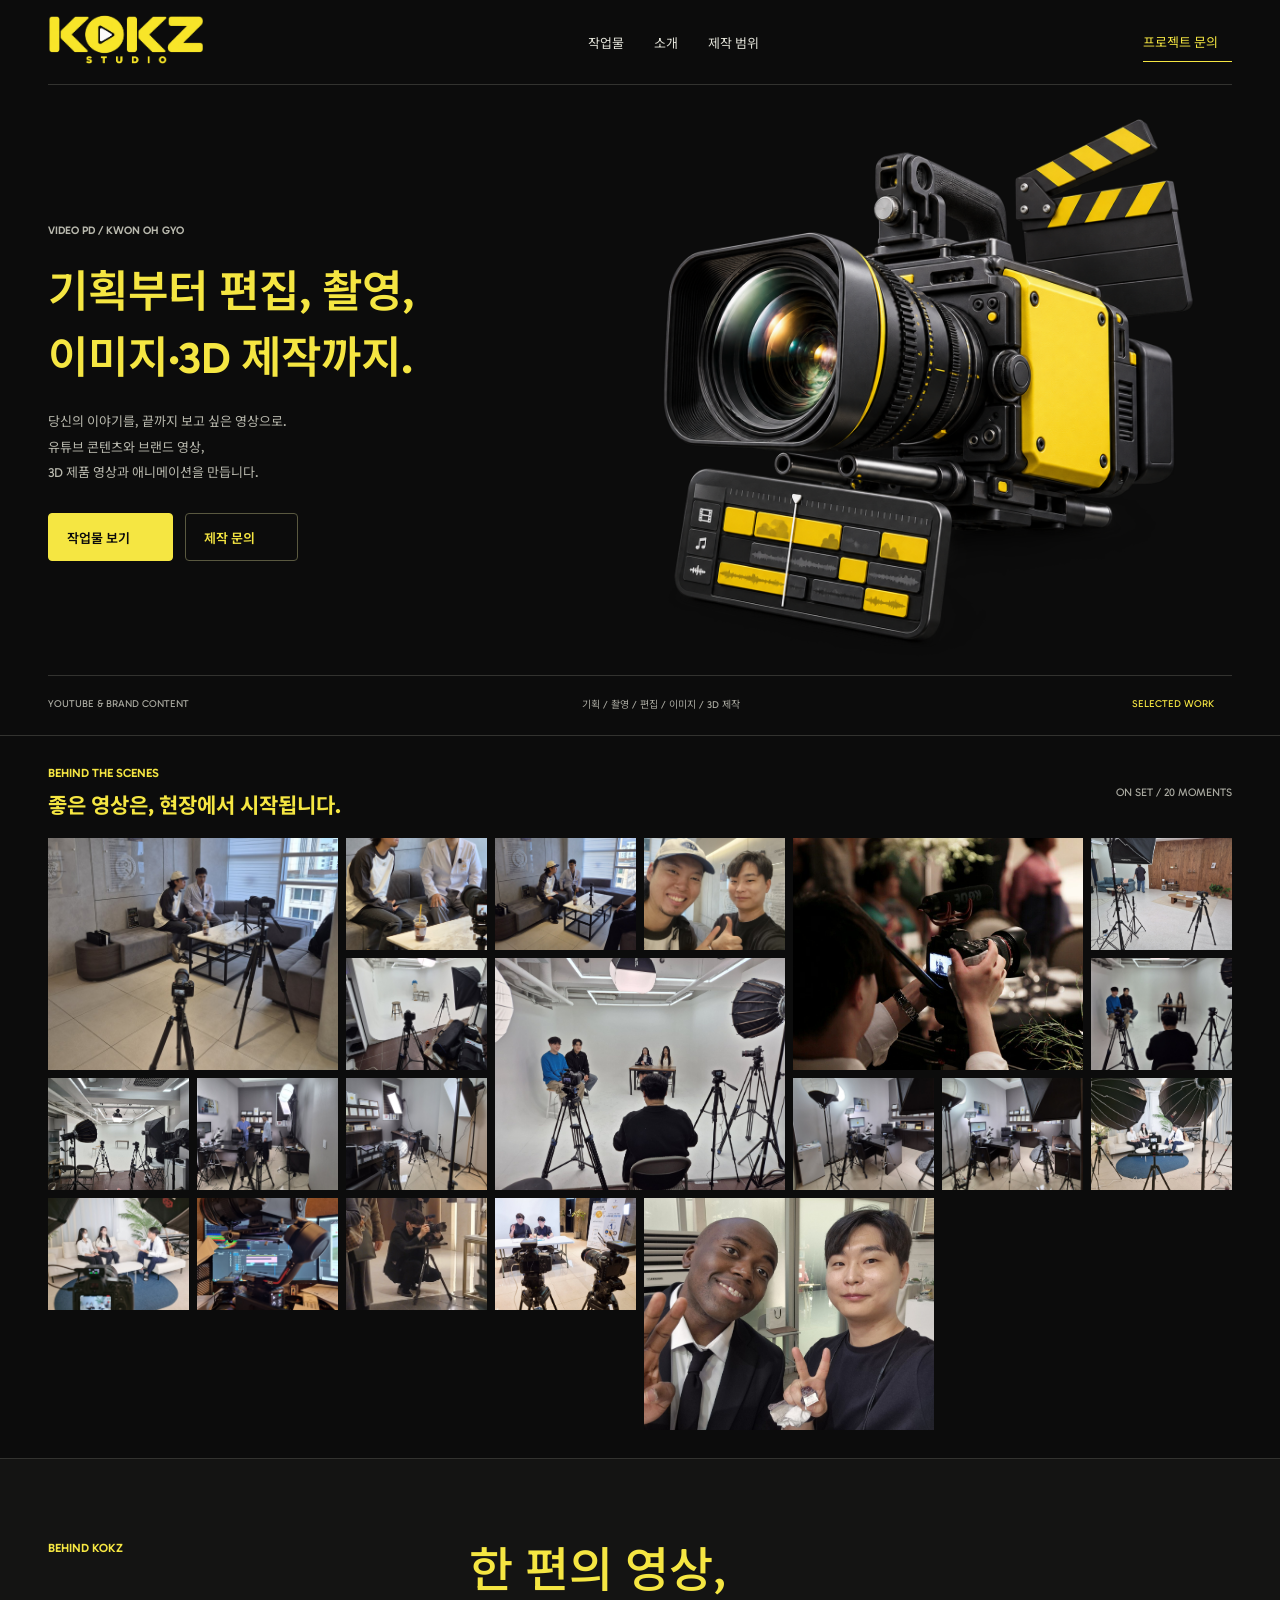
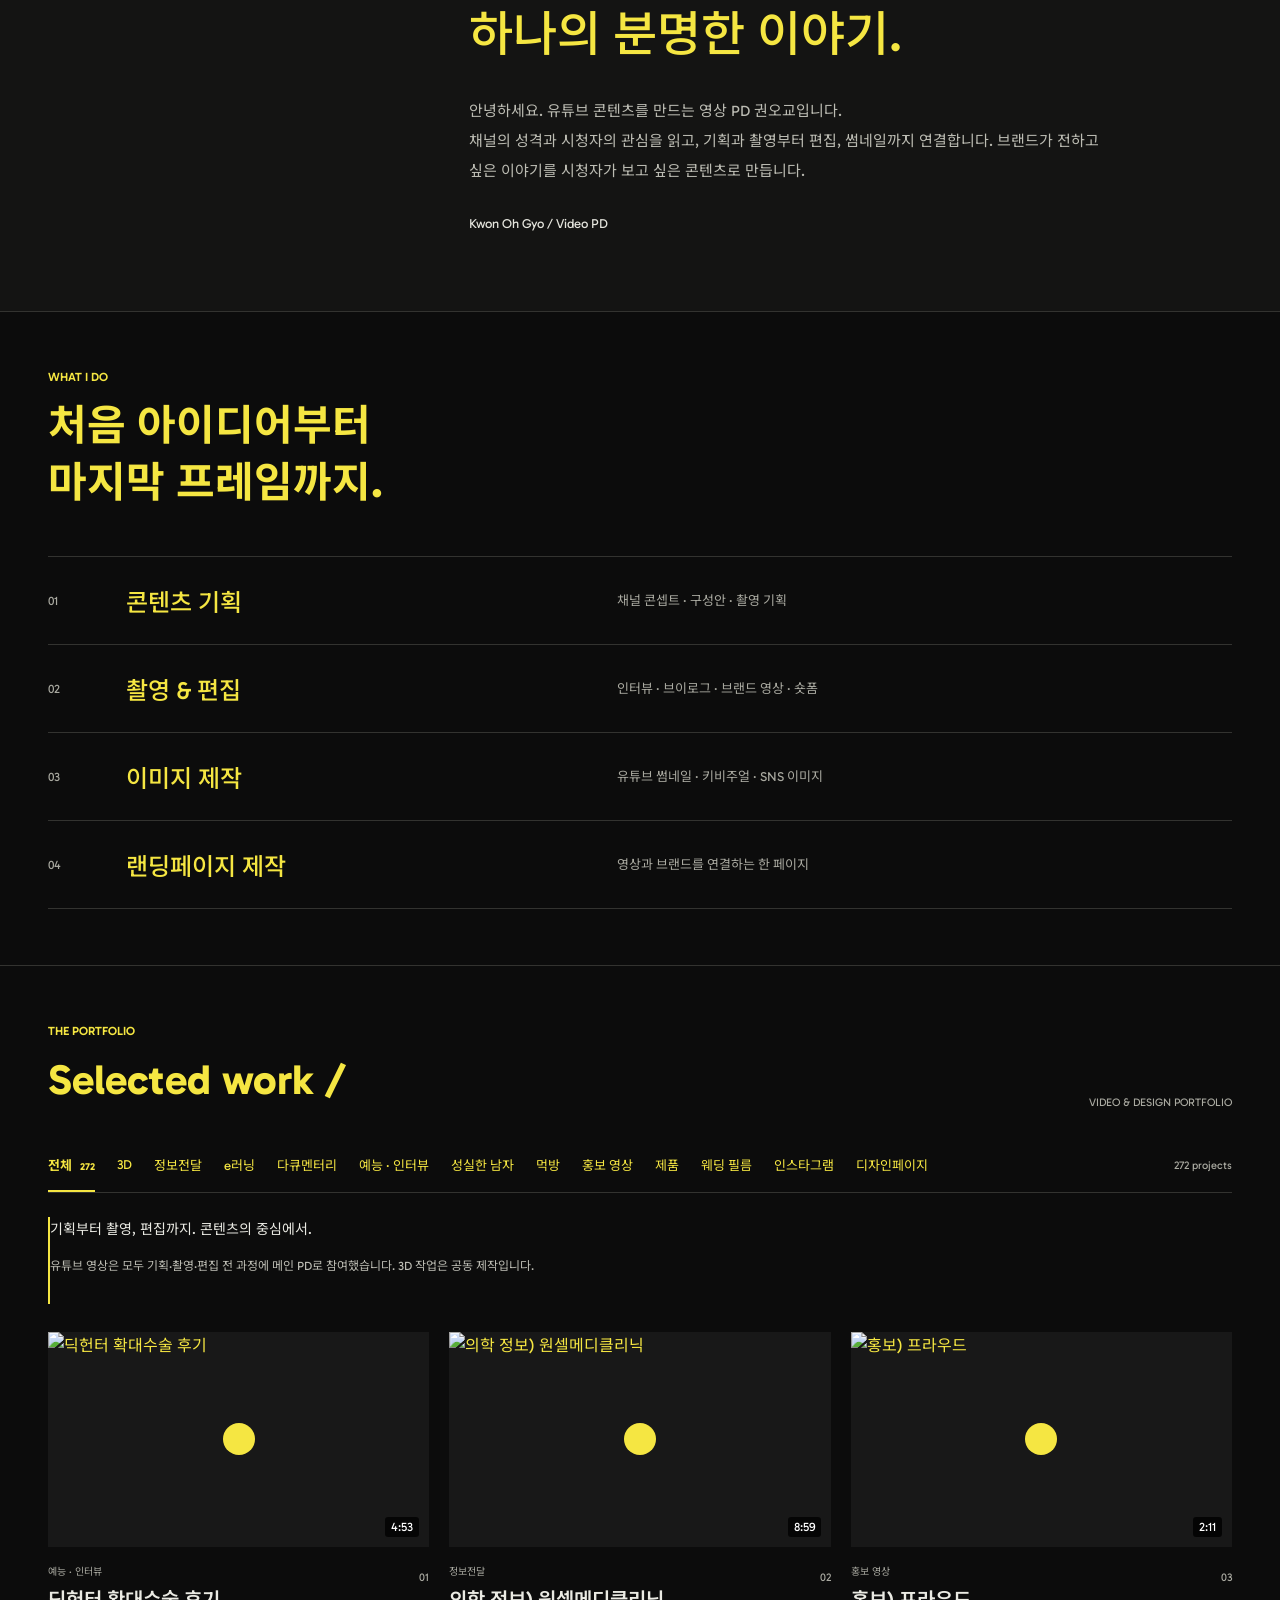
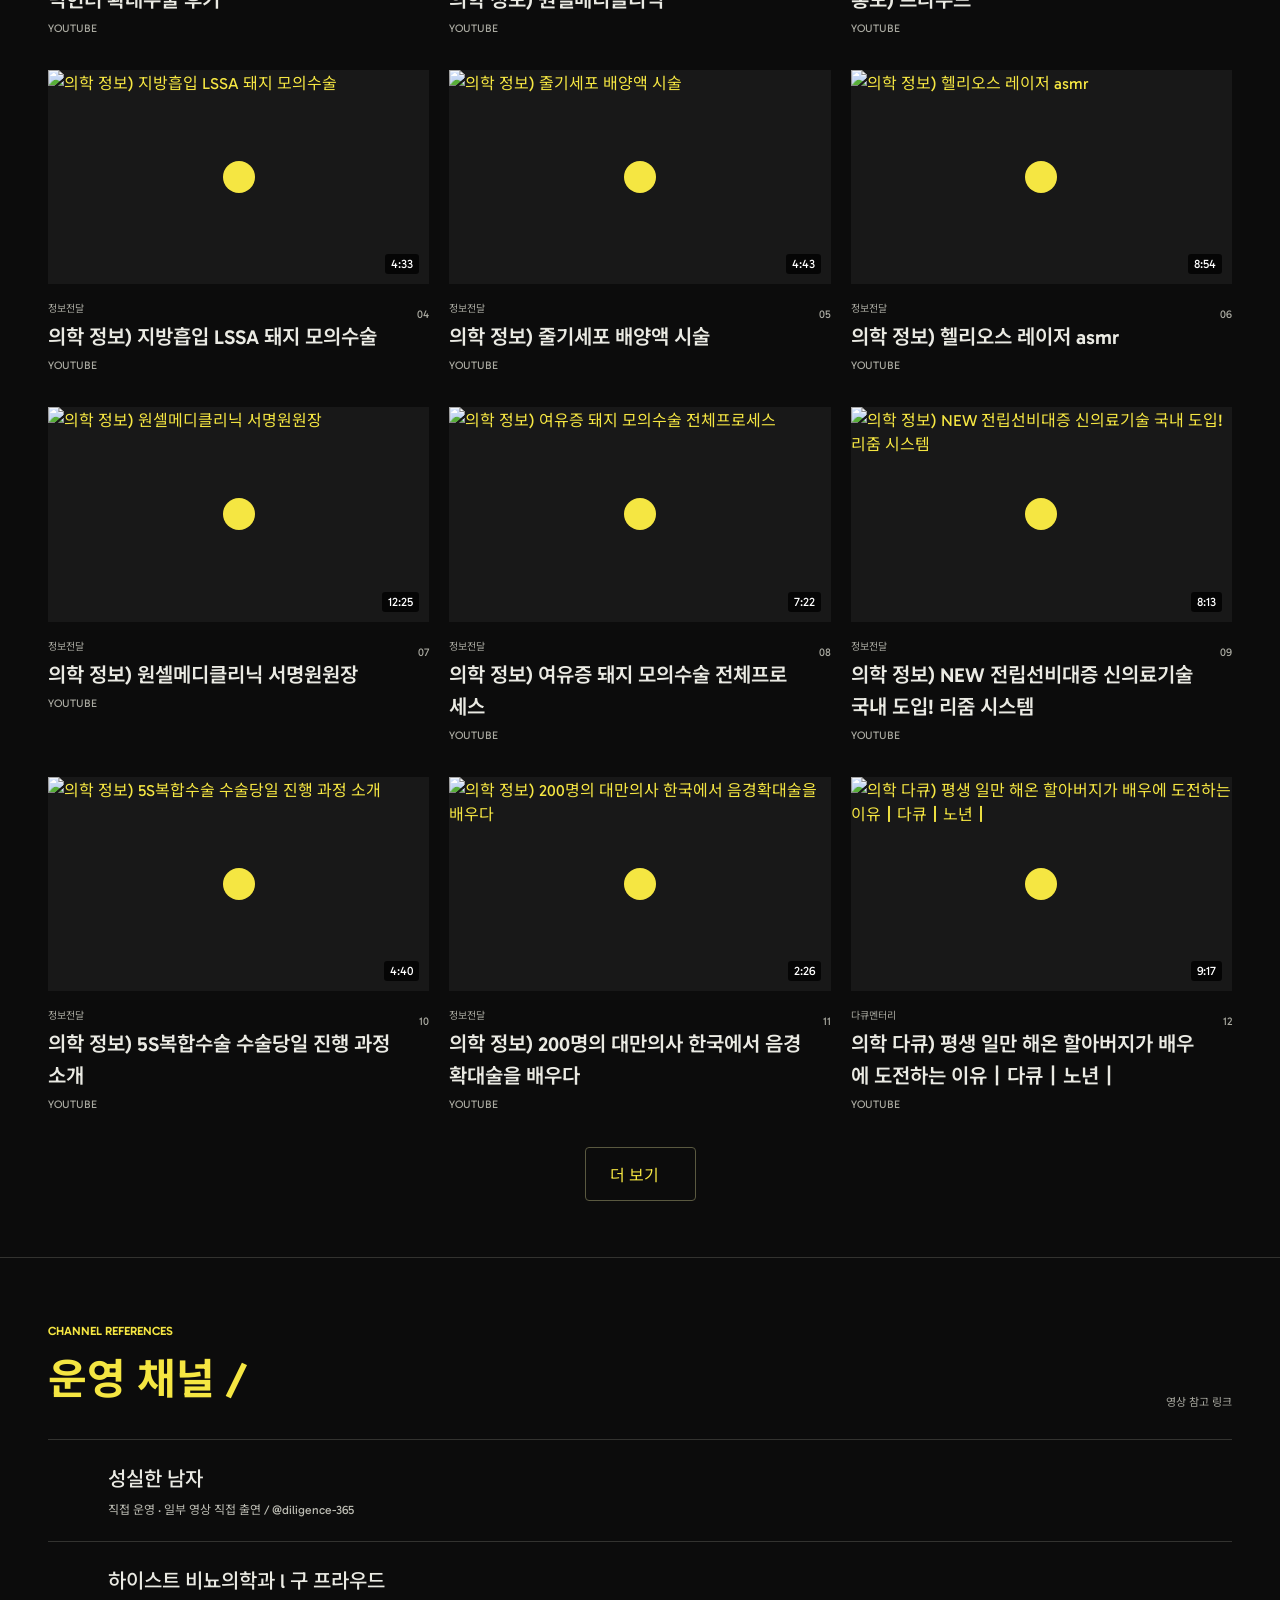
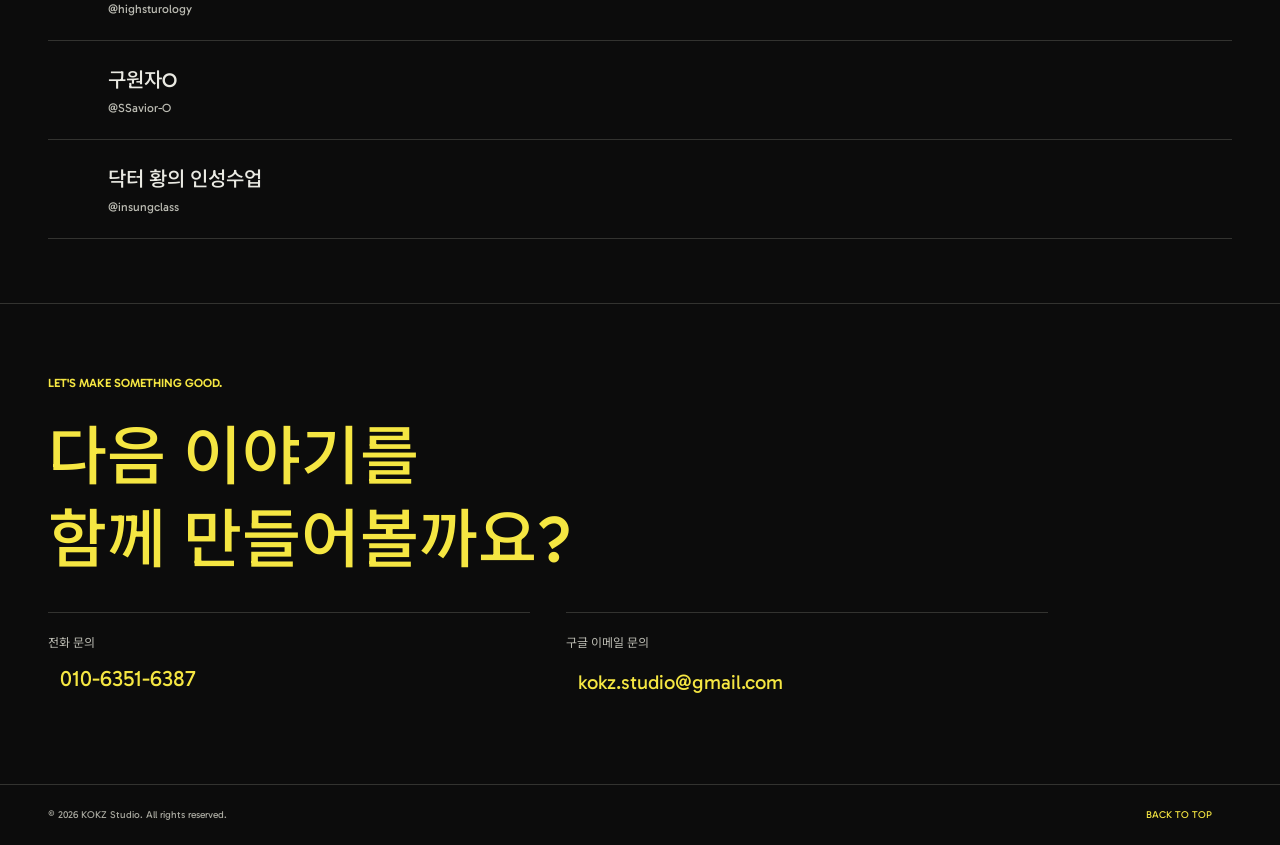
==== commit cf6d3b06: "Create varied-size photo mosaic with accessible full-size viewer" ====
--- a/index.html
+++ b/index.html
@@ -33,14 +33,14 @@
     <link rel="icon" type="image/svg+xml" sizes="any" href="assets/favicon.svg">
     <link rel="apple-touch-icon" sizes="180x180" href="assets/apple-touch-icon.png">
     <link rel="preload" as="image" href="assets/pd-hero-3d.png">
-    <link rel="stylesheet" href="styles.css?v=20261118-61">
+    <link rel="stylesheet" href="styles.css?v=20261123-63">
     <script src="https://unpkg.com/lucide@0.468.0/dist/umd/lucide.min.js" defer></script>
     <script src="portfolio-data.js?v=20261118-58" defer></script>
     <script src="wedding-data.js?v=20261006-17" defer></script>
     <script src="mukbang-data.js?v=20261007-32" defer></script>
     <script src="three-d-data.js?v=20261012-42" defer></script>
     <script src="diligence-data.js?v=20261118-56" defer></script>
-    <script src="drafts.js?v=20261118-61" defer></script>
+    <script src="drafts.js?v=20261123-63" defer></script>
   </head>
   <body data-version="c" class="portfolio-dark">
     <header class="site-header" id="top">
@@ -67,8 +67,8 @@
         </div>
       </section>
       <section class="behind-section" id="on-set" aria-labelledby="behind-title">
-        <div class="behind-heading"><div><p class="eyebrow">BEHIND THE SCENES</p><h2 id="behind-title">좋은 영상은, 현장에서 시작됩니다.</h2></div><div class="gallery-controls"><button type="button" data-gallery-direction="-1" aria-label="이전 촬영 사진" aria-controls="behind-gallery" title="이전 촬영 사진"><i data-lucide="chevron-left"></i></button><button type="button" data-gallery-direction="1" aria-label="다음 촬영 사진" aria-controls="behind-gallery" title="다음 촬영 사진"><i data-lucide="chevron-right"></i></button></div></div>
-        <div class="behind-gallery" id="behind-gallery" tabindex="0" role="region" aria-label="촬영 현장 사진 20장">
+        <div class="behind-heading"><div><p class="eyebrow">BEHIND THE SCENES</p><h2 id="behind-title">좋은 영상은, 현장에서 시작됩니다.</h2></div><span class="sample-label">ON SET / 20 MOMENTS</span></div>
+        <div class="behind-gallery" id="behind-gallery" role="region" aria-label="촬영 현장 사진 20장">
           <figure class="behind-wide"><img src="assets/on-set-01.jpg" alt="여러 대의 카메라를 설치한 병원 인터뷰 촬영 현장" width="1200" height="1600" loading="lazy"><figcaption><span>01 / ON SET</span>이야기를 담을 준비</figcaption></figure>
           <figure><img src="assets/on-set-03.jpg" alt="무선 마이크를 착용한 두 출연자의 인터뷰 촬영" width="1200" height="1600" loading="lazy"><figcaption><span>02 / INTERVIEW</span>대화의 흐름에 집중하며</figcaption></figure>
           <figure><img src="assets/on-set-04.jpg" alt="카메라와 함께 바라본 인터뷰 현장의 전체 모습" width="1200" height="1600" loading="lazy"><figcaption><span>03 / PRODUCTION</span>한 장면을 함께 만드는 현장</figcaption></figure>
@@ -167,6 +167,10 @@
       </section>
     </main>
     <footer><span>© 2026 KOKZ Studio. All rights reserved.</span><a href="#top">BACK TO TOP <i data-lucide="arrow-up"></i></a></footer>
+    <dialog id="photo-dialog" aria-label="촬영 현장 사진 확대">
+      <div class="photo-toolbar"><p id="photo-caption"></p><span id="photo-counter"></span><button type="button" class="photo-close" aria-label="사진 닫기" title="사진 닫기"><i data-lucide="x"></i></button></div>
+      <div class="photo-stage"><button type="button" class="photo-prev" aria-label="이전 사진" title="이전 사진"><i data-lucide="chevron-left"></i></button><img id="photo-image" alt=""><button type="button" class="photo-next" aria-label="다음 사진" title="다음 사진"><i data-lucide="chevron-right"></i></button></div>
+    </dialog>
     <dialog id="project-dialog" aria-labelledby="dialog-title">
       <button class="dialog-close" type="button" aria-label="닫기" title="닫기"><i data-lucide="x"></i></button><img id="dialog-image" alt="" hidden><div id="dialog-player" class="video-player"></div>
       <div class="dialog-copy"><p class="eyebrow" id="dialog-category"></p><h2 id="dialog-title"></h2><p id="dialog-description" hidden></p><p id="dialog-scope" hidden></p><a id="youtube-link" class="video-link" target="_blank" rel="noopener noreferrer">YouTube에서 보기 <i data-lucide="external-link"></i></a><a class="inquiry" href="#contact">프로젝트 문의 <i data-lucide="arrow-up-right"></i></a></div>
--- a/styles.css
+++ b/styles.css
@@ -92,25 +92,39 @@
 .behind-heading { display: flex; justify-content: space-between; align-items: center; gap: 16px; margin-bottom: 16px; }
 .behind-heading h2 { margin-top: 8px; font-size: 21px; line-height: 1.5; }
 .behind-heading > p { color: #bcbcb3; font-size: 13px; line-height: 2; }
-.behind-gallery { display: flex; gap: 12px; overflow-x: auto; overscroll-behavior-x: contain; scroll-snap-type: x proximity; scrollbar-width: thin; scrollbar-color: #f5e642 #222; padding-bottom: 10px; }
-.behind-gallery figure { flex: 0 0 160px; margin: 0; min-width: 0; scroll-snap-align: start; }
-.behind-gallery img { display: block; width: 160px; height: 112px; object-fit: contain; background: #121212; }
-.behind-gallery figcaption { margin-top: 8px; color: #bcbcb3; font-size: 11px; line-height: 1.7; min-height: 52px; overflow-wrap: anywhere; }
-.behind-gallery figcaption span { display: block; color: #f5e642; font-size: 9px; }
-.gallery-controls { display: flex; flex: 0 0 auto; gap: 8px; }
-.gallery-controls button { display: grid; place-items: center; width: 32px; height: 32px; padding: 0; border: 1px solid #5d5b38; border-radius: 4px; background: transparent; color: #f5e642; cursor: pointer; }
-.gallery-controls button:disabled { opacity: .3; cursor: default; }
-.gallery-controls svg { width: 18px; height: 18px; }
-.behind-gallery:focus-visible, .gallery-controls button:focus-visible { outline: 2px solid #f5e642; outline-offset: 3px; }
+.behind-gallery { display: grid; grid-template-columns: repeat(8, minmax(0, 1fr)); grid-auto-rows: 112px; grid-auto-flow: dense; gap: 8px; }
+.behind-gallery figure { position: relative; margin: 0; min-width: 0; overflow: hidden; }
+.behind-gallery figure:nth-child(1), .behind-gallery figure:nth-child(5), .behind-gallery figure:nth-child(8), .behind-gallery figure:nth-child(20) { grid-column: span 2; grid-row: span 2; }
+.behind-gallery img { display: block; width: 100%; height: 100%; object-fit: cover; object-position: center 60%; transition: transform .25s; }
+.behind-gallery figure:nth-child(1) img { object-position: center 68%; }
+.behind-gallery button { display: block; width: 100%; height: 100%; padding: 0; border: 0; background: #121212; cursor: zoom-in; }
+.behind-gallery button:hover img { transform: scale(1.04); }
+.behind-gallery button:focus-visible { outline: 3px solid #f5e642; outline-offset: -3px; }
+.behind-gallery figcaption { position: absolute; inset: auto 0 0; margin: 0; padding: 8px; background: #0c0c0ce8; color: #fff; font-size: 10px; line-height: 1.6; pointer-events: none; opacity: 0; }
+.behind-gallery figure:hover figcaption, .behind-gallery figure:focus-within figcaption { opacity: 1; }
+.behind-gallery figcaption span { display: none; }
+#photo-dialog { width: min(1100px, calc(100% - 24px)); max-height: calc(100dvh - 24px); padding: 16px; border: 1px solid #3d3d32; background: #0c0c0c; color: #f5e642; }
+.photo-toolbar { display: flex; align-items: center; gap: 12px; margin-bottom: 12px; }
+.photo-toolbar p { flex: 1; min-width: 0; color: #eaeae3; font-size: 13px; line-height: 1.6; }
+#photo-counter { flex: 0 0 auto; font-size: 11px; }
+.photo-stage { display: grid; grid-template-columns: 36px minmax(0, 1fr) 36px; align-items: center; gap: 8px; }
+#photo-image { display: block; width: 100%; height: min(70dvh, 700px); object-fit: contain; }
+#photo-dialog button { display: grid; place-items: center; width: 36px; height: 36px; padding: 0; border: 1px solid #5d5b38; border-radius: 4px; background: #171715; color: #f5e642; cursor: pointer; }
+#photo-dialog button:focus-visible { outline: 2px solid #f5e642; outline-offset: 2px; }
+#photo-dialog button svg { width: 20px; height: 20px; }
+@media (prefers-reduced-motion: reduce) { .behind-gallery img { transition: none; } }
 .production-credit { border-left: 2px solid #f5e642; padding: 0 0 0 16px; margin-bottom: 28px; line-height: 1.9; }
 @media (max-width: 700px) {
   .behind-section { padding: 24px 20px; }
   .behind-heading h2 { font-size: 17px; }
   .behind-heading > p { margin-top: 18px; }
-  .behind-gallery figure { flex-basis: 140px; }
-  .behind-gallery img { width: 140px; height: 96px; }
-  .behind-gallery figcaption { display: block; font-size: 11px; }
-  .behind-gallery figcaption span { display: block; margin-bottom: 4px; }
+  .behind-gallery { grid-template-columns: repeat(4, minmax(0, 1fr)); grid-auto-rows: 68px; gap: 6px; }
+  .behind-heading .sample-label { display: none; }
+  .behind-gallery figcaption { font-size: 9px; padding: 5px; }
+  .photo-stage { grid-template-columns: 30px minmax(0, 1fr) 30px; gap: 4px; }
+  #photo-dialog { padding: 10px; }
+  #photo-dialog button { width: 30px; height: 34px; }
+  .photo-toolbar p { font-size: 11px; }
 }
 .landing-copy .eyebrow { color: #b8b8ad; font-size: 11px; }
 .landing-tagline { margin-top: 20px; font-size: 44px; font-weight: 600; line-height: 1.5; }
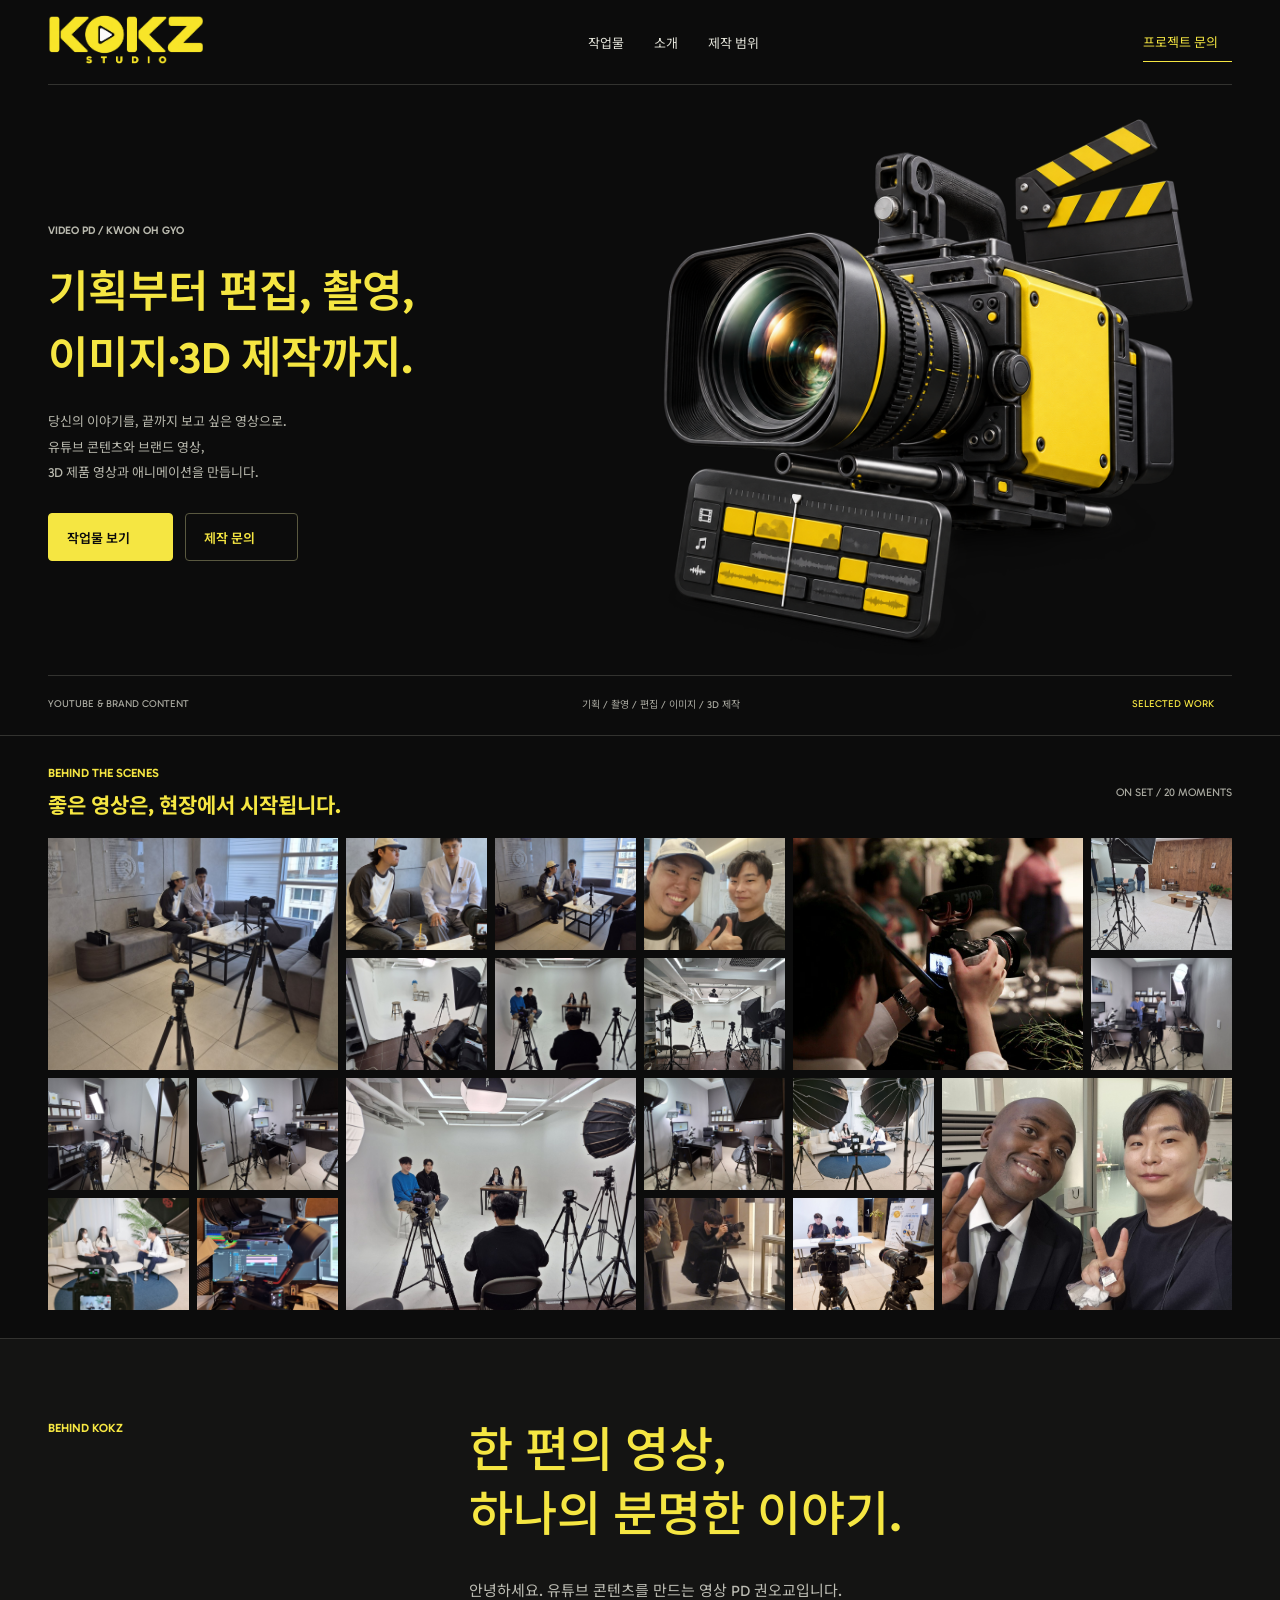
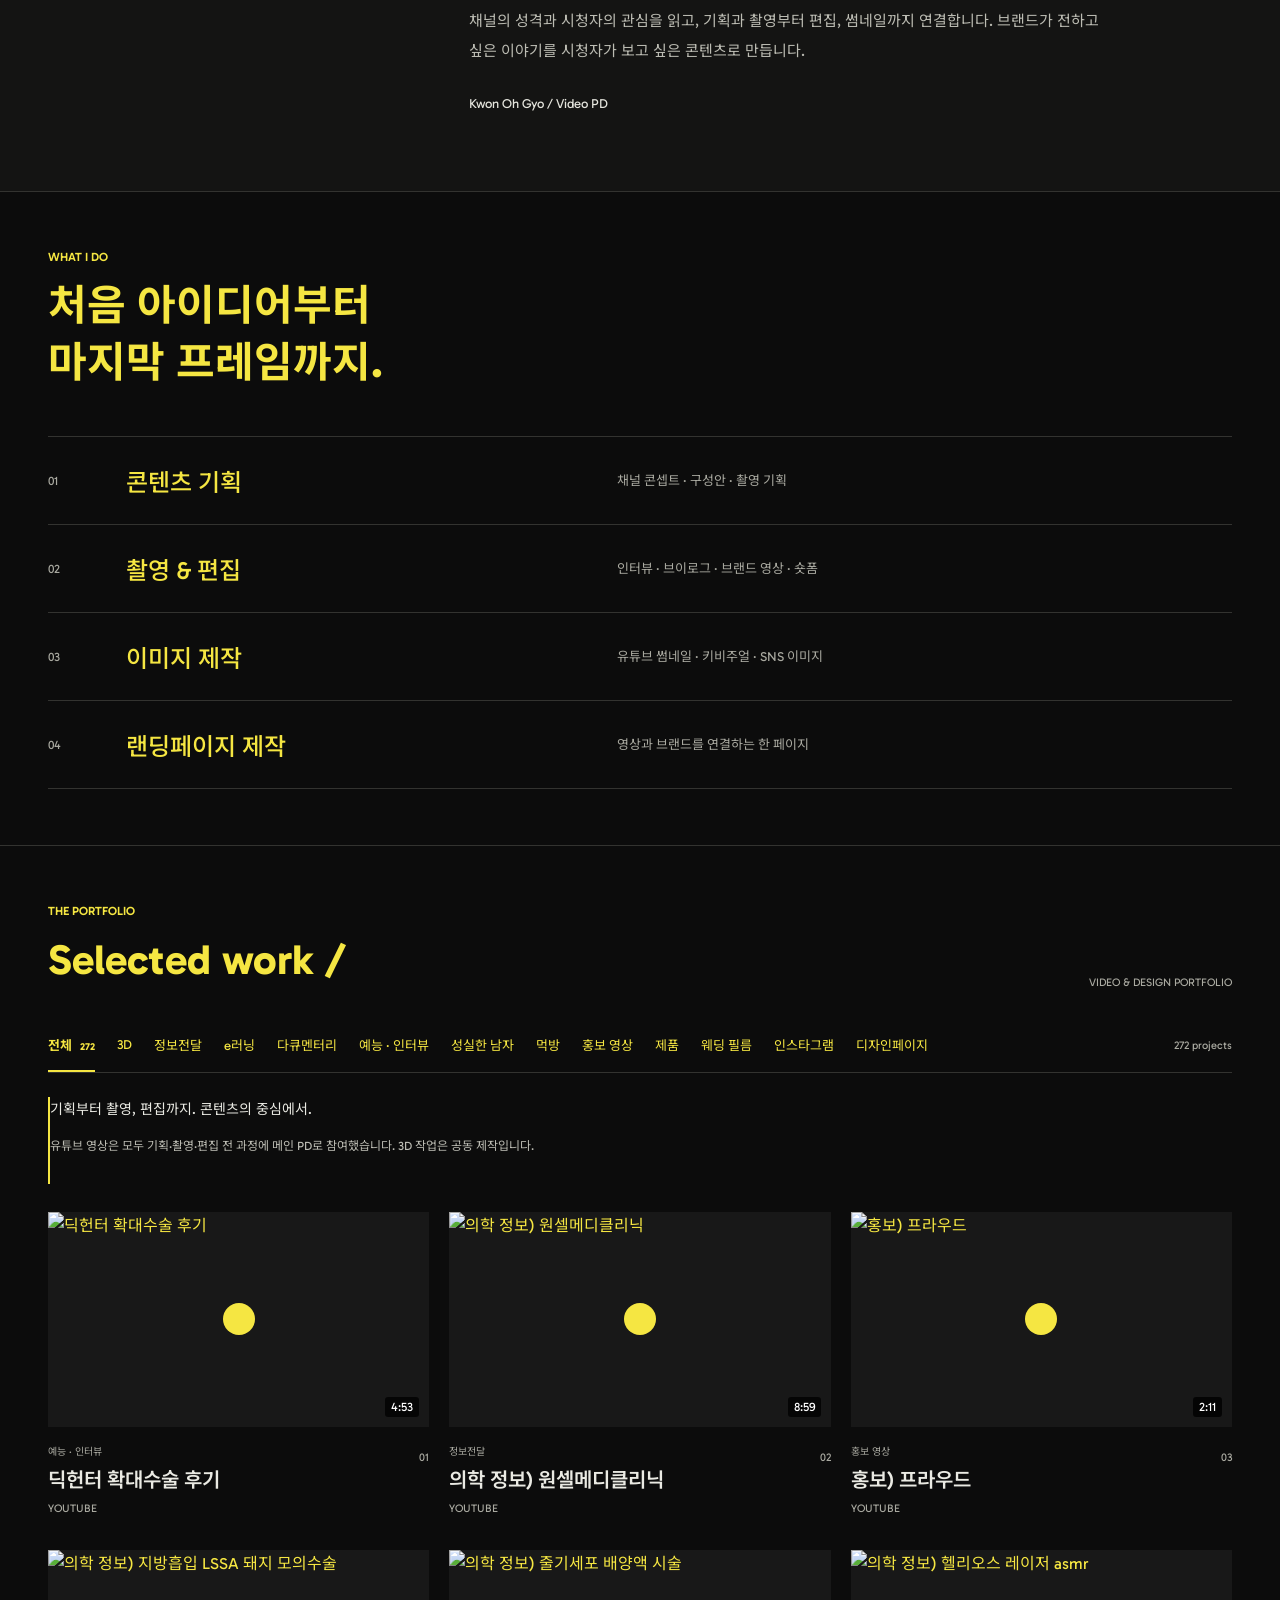
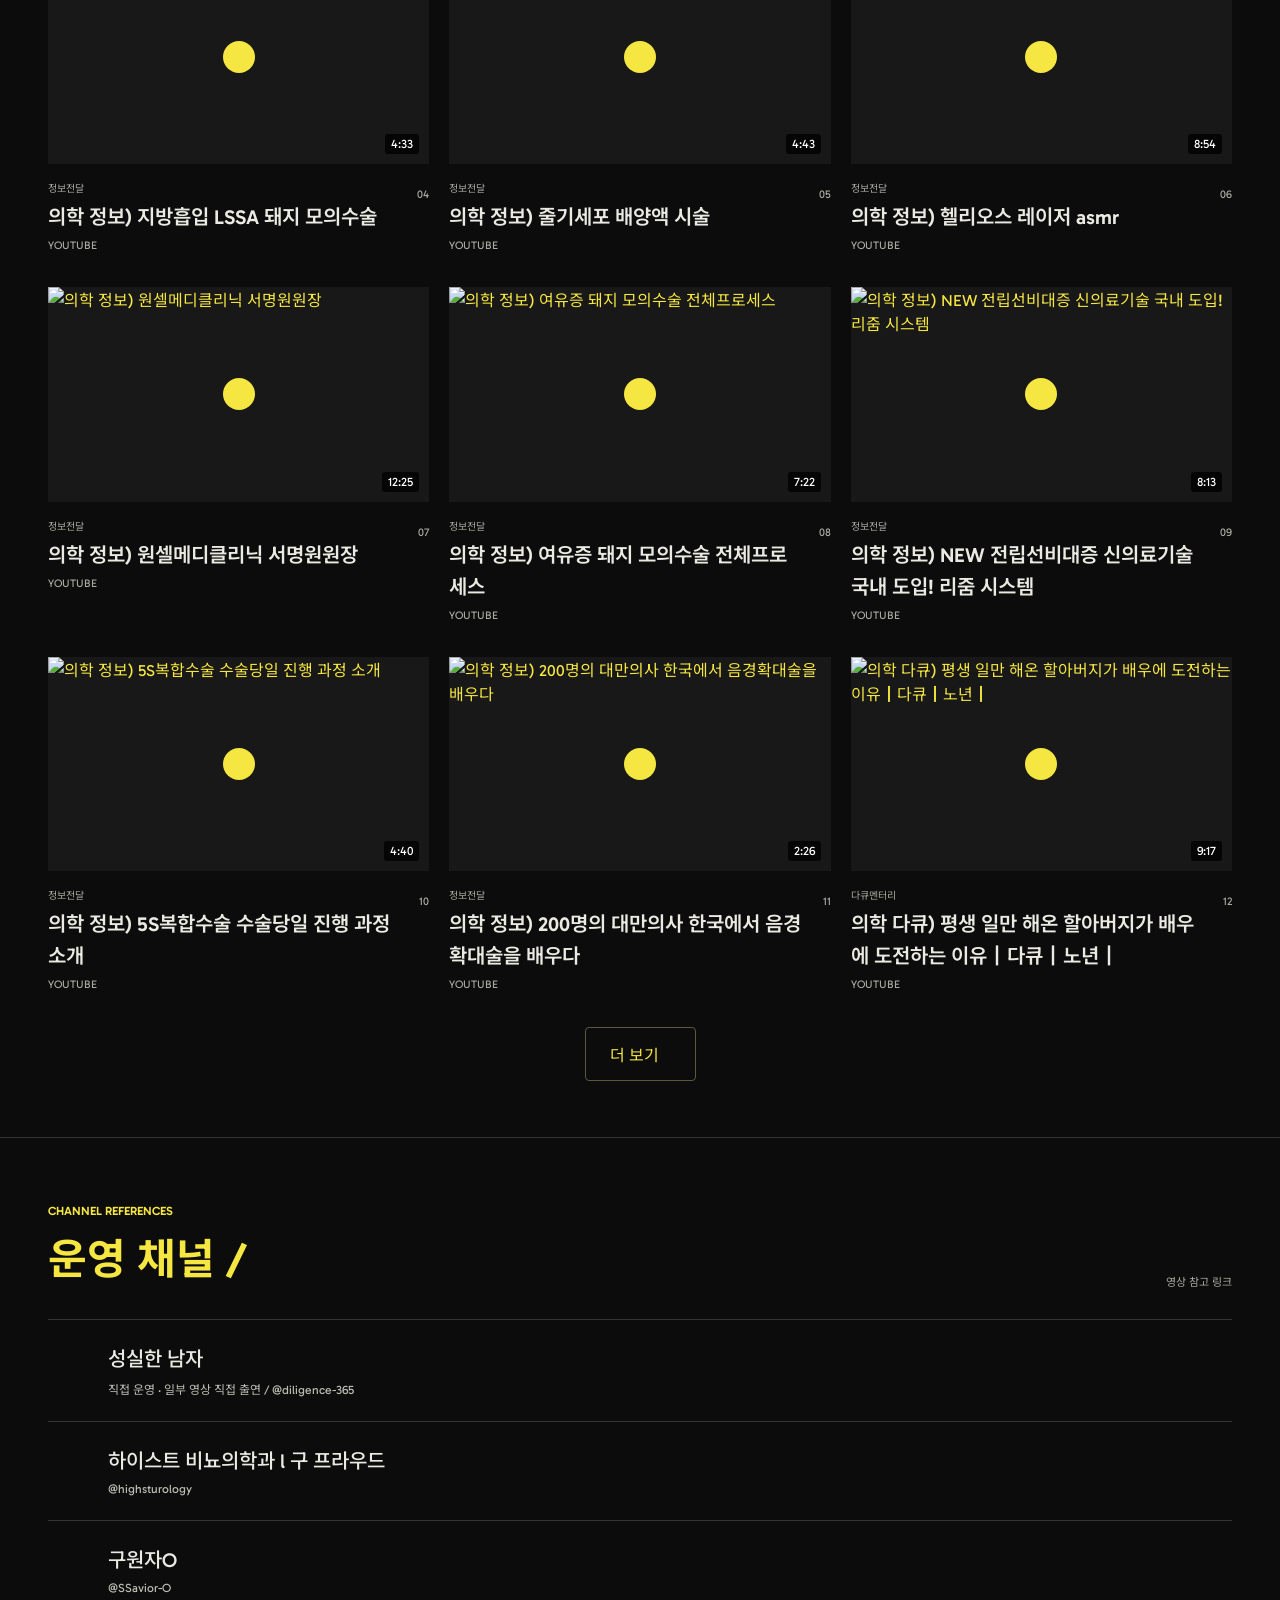
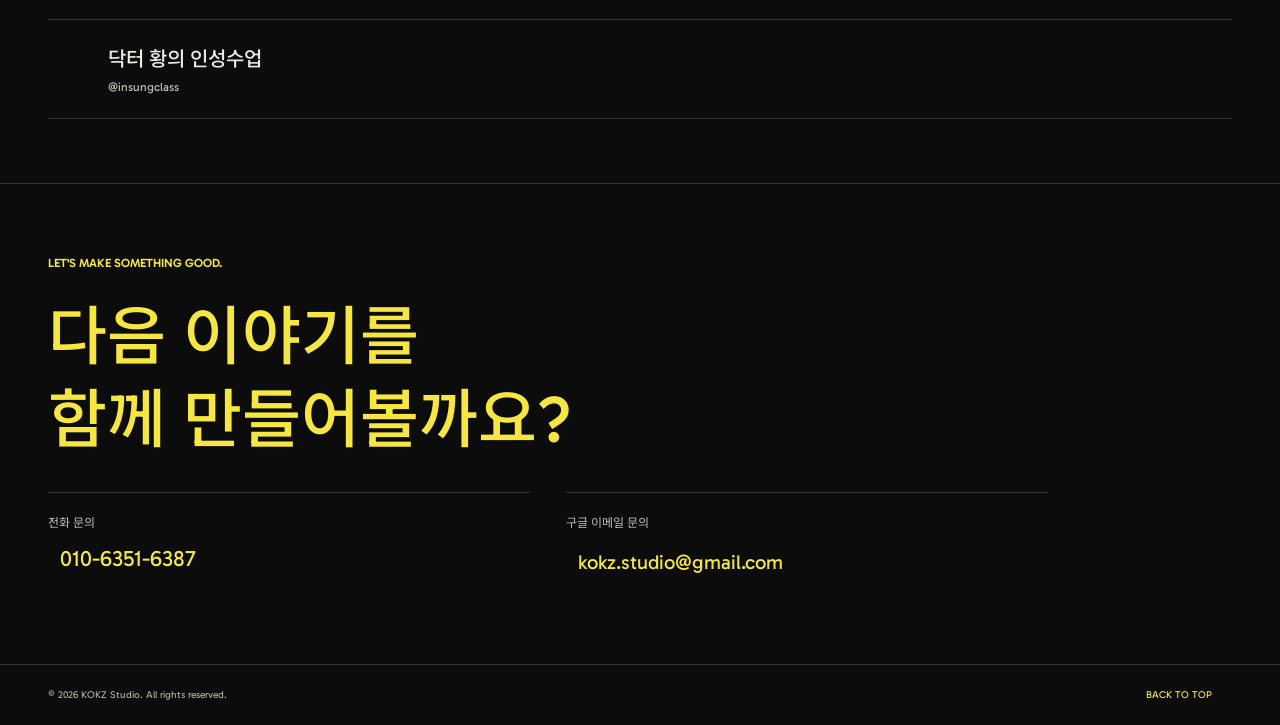
==== commit 48d080ae: "Fit mosaic into four desktop rows and preserve portrait framing" ====
--- a/index.html
+++ b/index.html
@@ -33,7 +33,7 @@
     <link rel="icon" type="image/svg+xml" sizes="any" href="assets/favicon.svg">
     <link rel="apple-touch-icon" sizes="180x180" href="assets/apple-touch-icon.png">
     <link rel="preload" as="image" href="assets/pd-hero-3d.png">
-    <link rel="stylesheet" href="styles.css?v=20261123-63">
+    <link rel="stylesheet" href="styles.css?v=20261123-64">
     <script src="https://unpkg.com/lucide@0.468.0/dist/umd/lucide.min.js" defer></script>
     <script src="portfolio-data.js?v=20261118-58" defer></script>
     <script src="wedding-data.js?v=20261006-17" defer></script>
--- a/styles.css
+++ b/styles.css
@@ -95,8 +95,13 @@
 .behind-gallery { display: grid; grid-template-columns: repeat(8, minmax(0, 1fr)); grid-auto-rows: 112px; grid-auto-flow: dense; gap: 8px; }
 .behind-gallery figure { position: relative; margin: 0; min-width: 0; overflow: hidden; }
 .behind-gallery figure:nth-child(1), .behind-gallery figure:nth-child(5), .behind-gallery figure:nth-child(8), .behind-gallery figure:nth-child(20) { grid-column: span 2; grid-row: span 2; }
+.behind-gallery figure:nth-child(1) { grid-area: 1 / 1 / 3 / 3; }
+.behind-gallery figure:nth-child(5) { grid-area: 1 / 6 / 3 / 8; }
+.behind-gallery figure:nth-child(8) { grid-area: 3 / 3 / 5 / 5; }
+.behind-gallery figure:nth-child(20) { grid-area: 3 / 7 / 5 / 9; }
 .behind-gallery img { display: block; width: 100%; height: 100%; object-fit: cover; object-position: center 60%; transition: transform .25s; }
 .behind-gallery figure:nth-child(1) img { object-position: center 68%; }
+.behind-gallery img[src$="on-set-03.jpg"] { object-position: center 35%; }
 .behind-gallery button { display: block; width: 100%; height: 100%; padding: 0; border: 0; background: #121212; cursor: zoom-in; }
 .behind-gallery button:hover img { transform: scale(1.04); }
 .behind-gallery button:focus-visible { outline: 3px solid #f5e642; outline-offset: -3px; }
@@ -119,6 +124,10 @@
   .behind-heading h2 { font-size: 17px; }
   .behind-heading > p { margin-top: 18px; }
   .behind-gallery { grid-template-columns: repeat(4, minmax(0, 1fr)); grid-auto-rows: 68px; gap: 6px; }
+  .behind-gallery figure:nth-child(1) { grid-area: 1 / 1 / 3 / 3; }
+  .behind-gallery figure:nth-child(5) { grid-area: 3 / 3 / 5 / 5; }
+  .behind-gallery figure:nth-child(8) { grid-area: 5 / 1 / 7 / 3; }
+  .behind-gallery figure:nth-child(20) { grid-area: 7 / 3 / 9 / 5; }
   .behind-heading .sample-label { display: none; }
   .behind-gallery figcaption { font-size: 9px; padding: 5px; }
   .photo-stage { grid-template-columns: 30px minmax(0, 1fr) 30px; gap: 4px; }
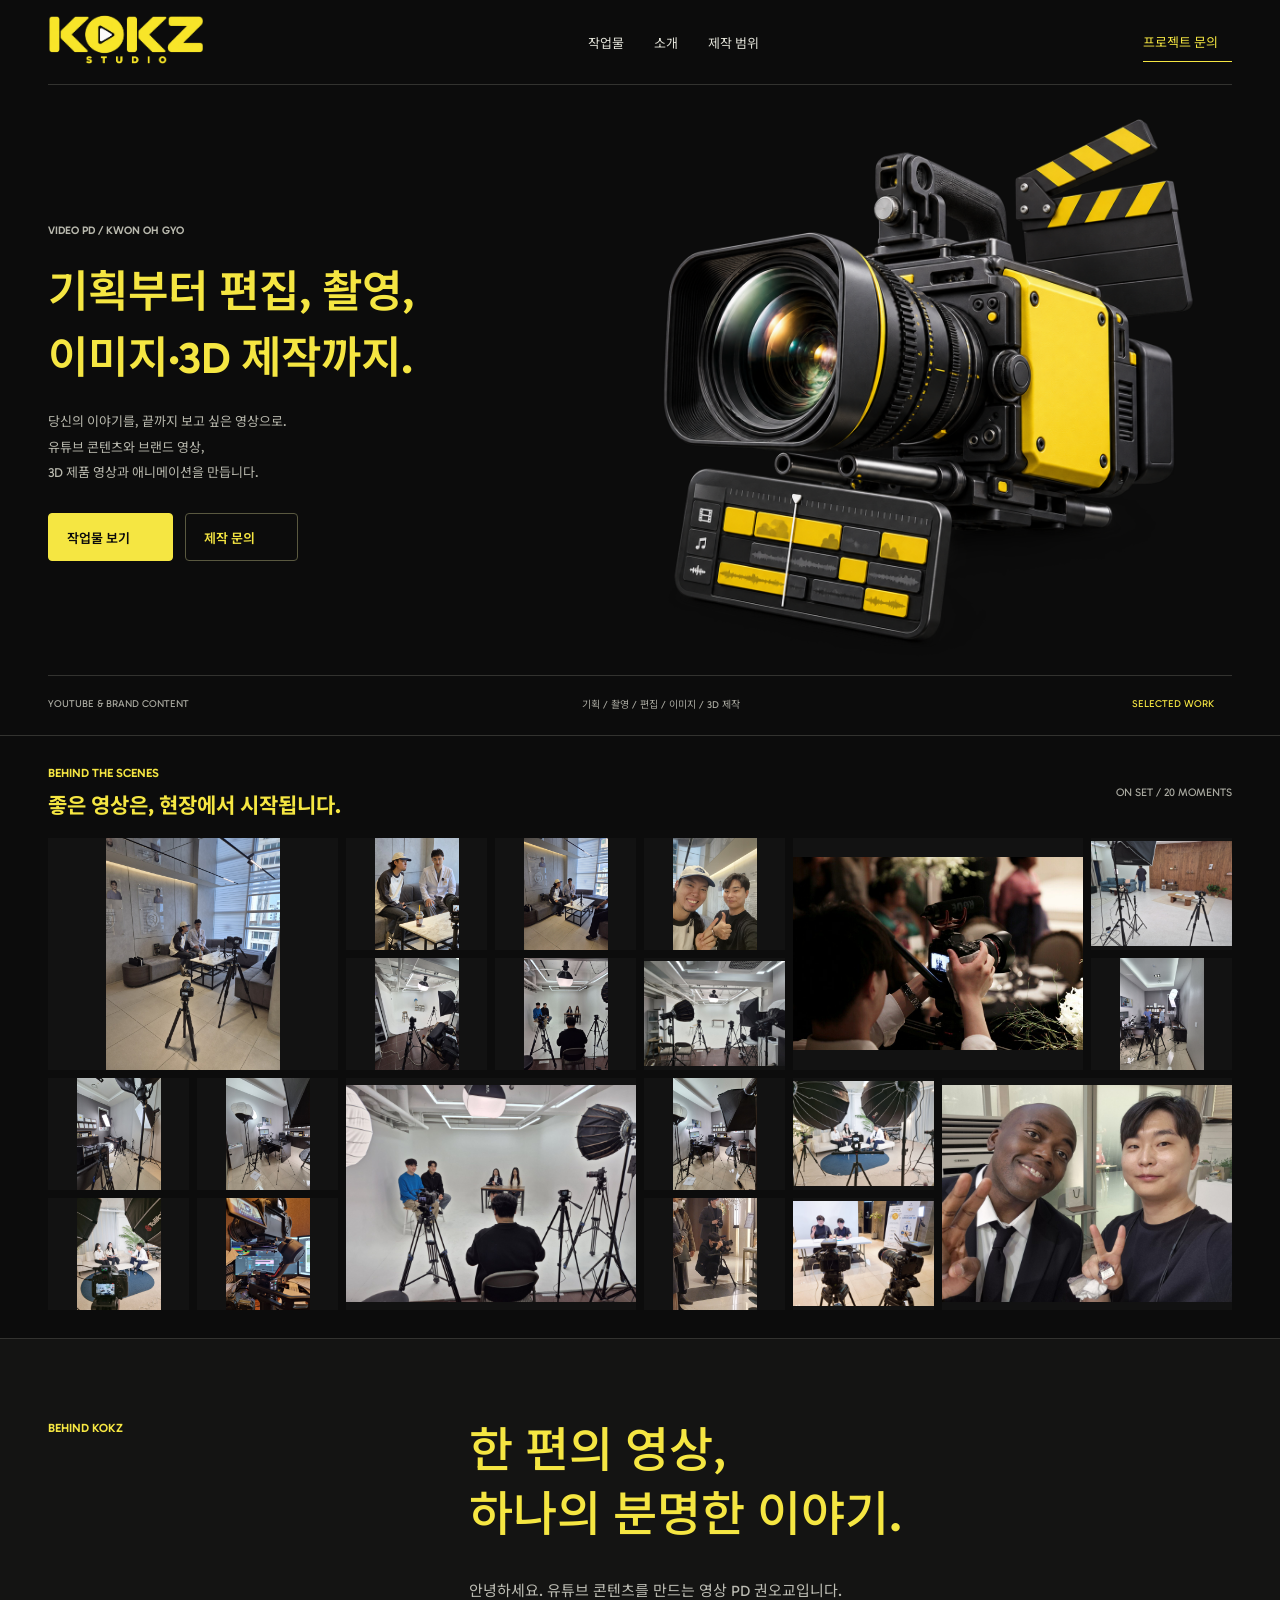
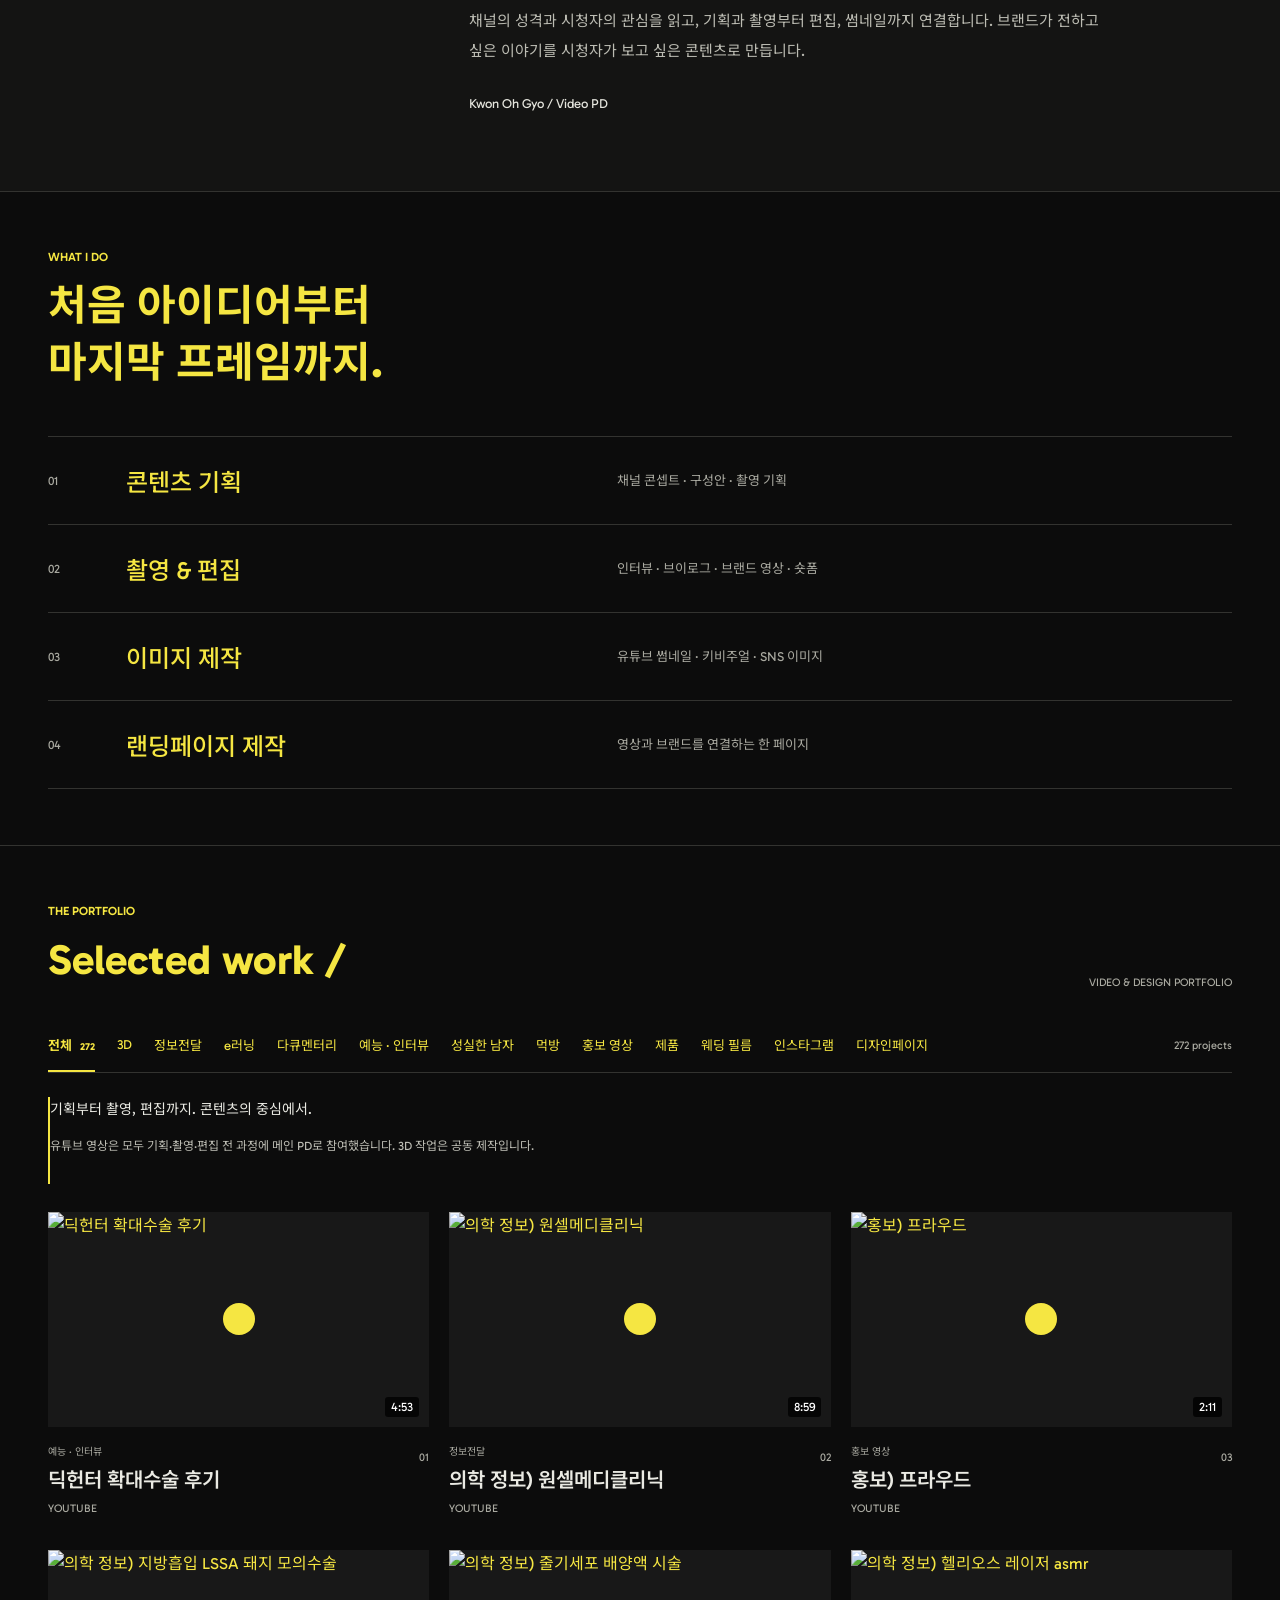
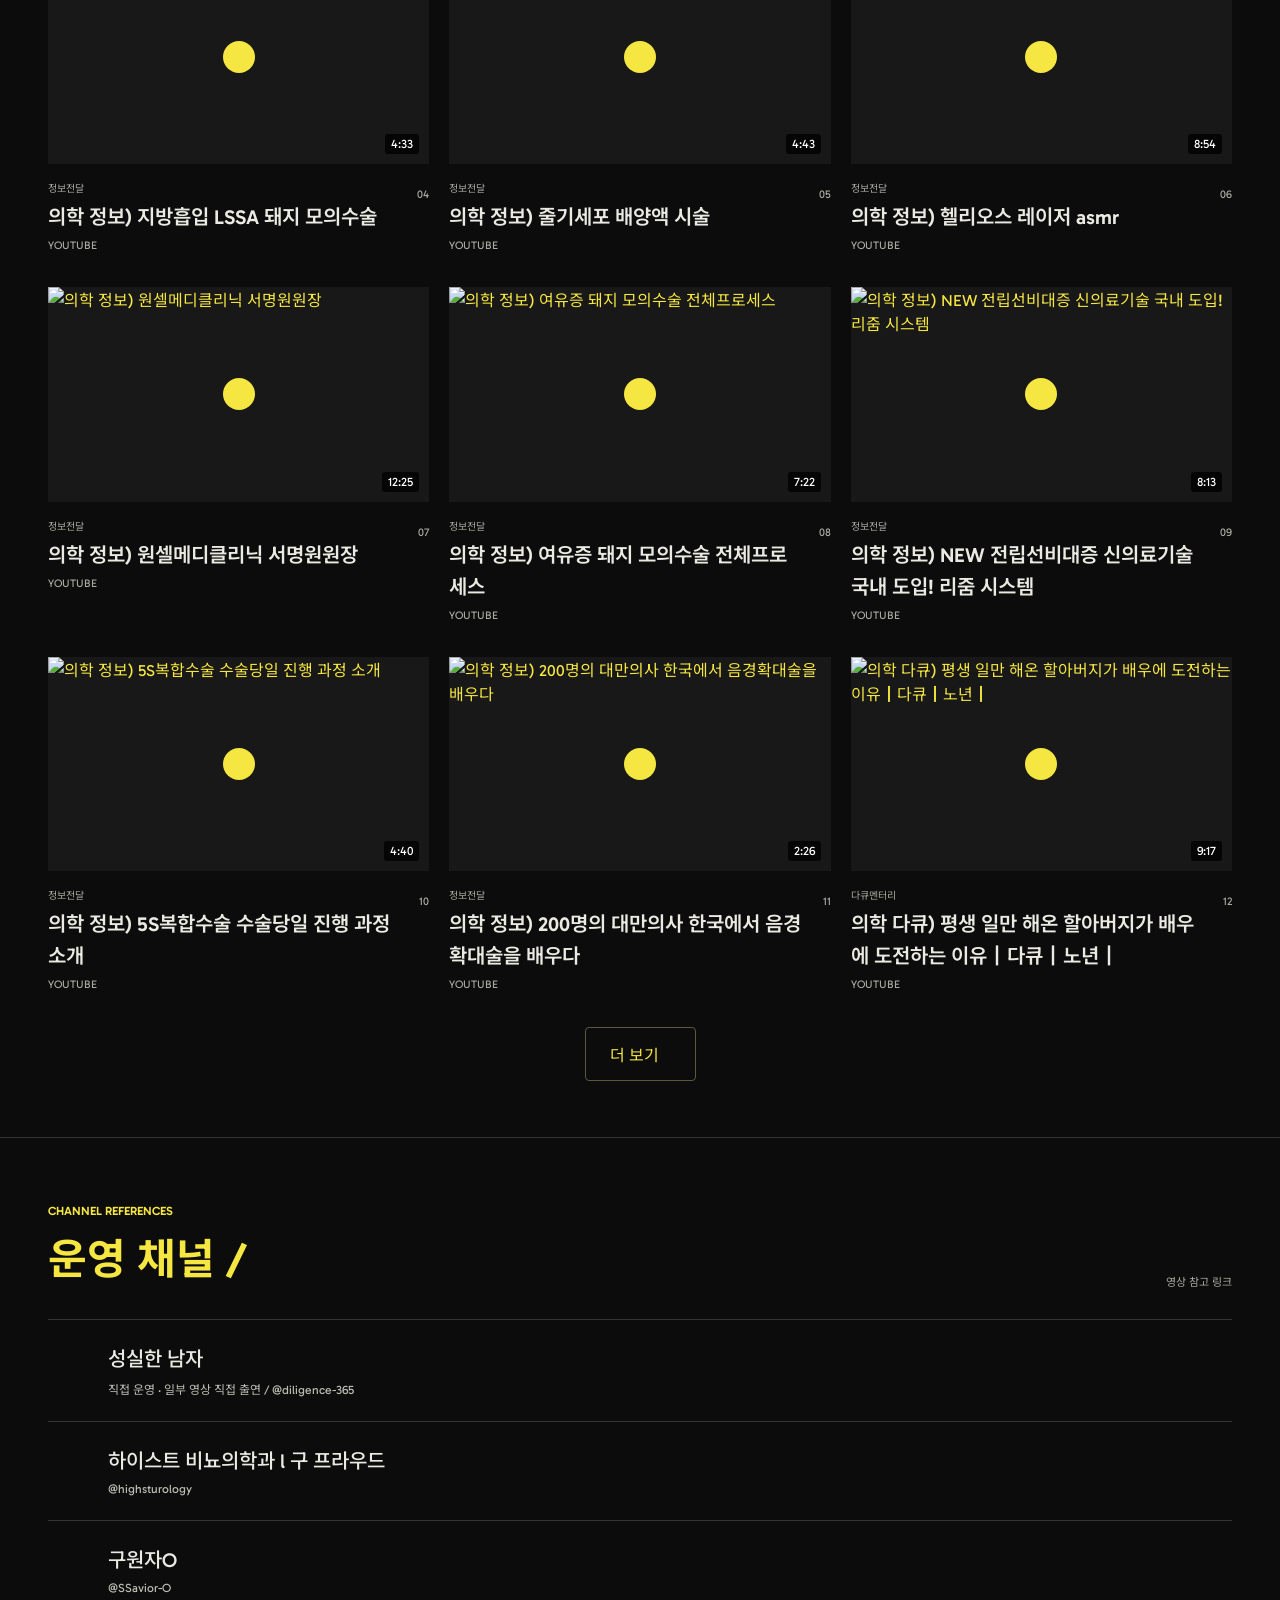
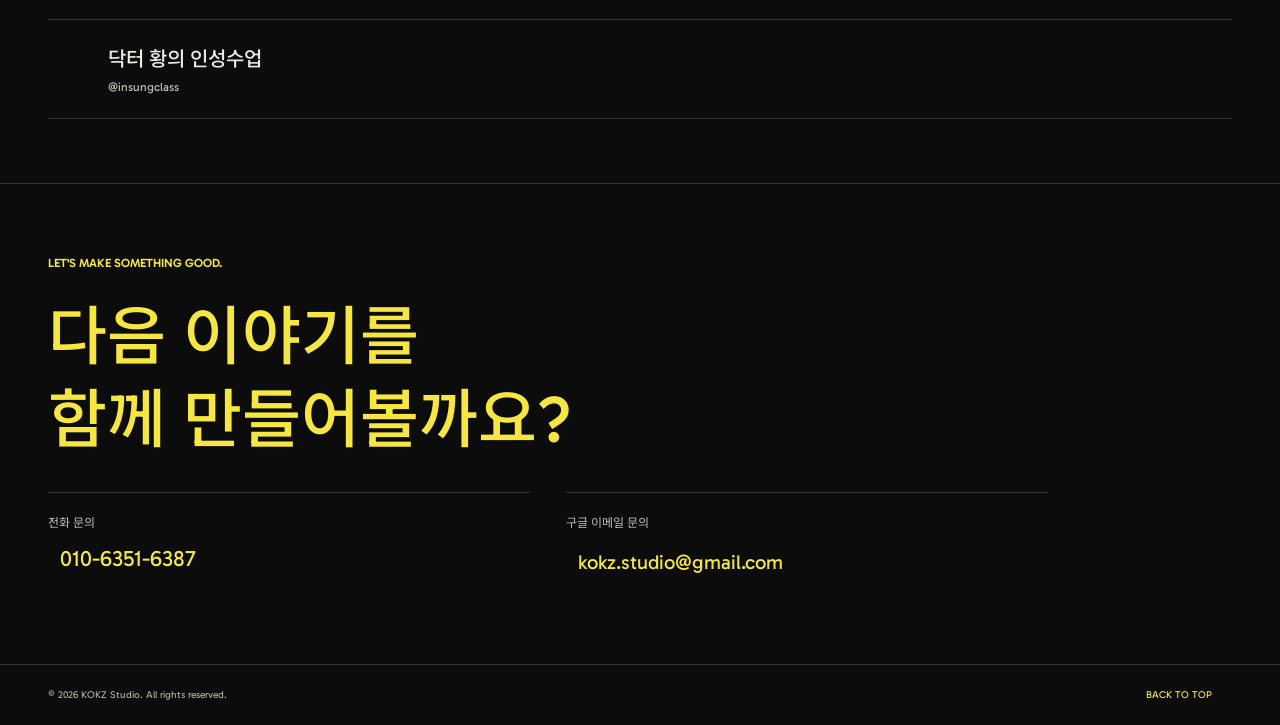
==== commit 9af06812: "Show full gallery photos without cropping or hover zoom" ====
--- a/index.html
+++ b/index.html
@@ -33,7 +33,7 @@
     <link rel="icon" type="image/svg+xml" sizes="any" href="assets/favicon.svg">
     <link rel="apple-touch-icon" sizes="180x180" href="assets/apple-touch-icon.png">
     <link rel="preload" as="image" href="assets/pd-hero-3d.png">
-    <link rel="stylesheet" href="styles.css?v=20261123-64">
+    <link rel="stylesheet" href="styles.css?v=20261123-65">
     <script src="https://unpkg.com/lucide@0.468.0/dist/umd/lucide.min.js" defer></script>
     <script src="portfolio-data.js?v=20261118-58" defer></script>
     <script src="wedding-data.js?v=20261006-17" defer></script>
--- a/styles.css
+++ b/styles.css
@@ -99,14 +99,11 @@
 .behind-gallery figure:nth-child(5) { grid-area: 1 / 6 / 3 / 8; }
 .behind-gallery figure:nth-child(8) { grid-area: 3 / 3 / 5 / 5; }
 .behind-gallery figure:nth-child(20) { grid-area: 3 / 7 / 5 / 9; }
-.behind-gallery img { display: block; width: 100%; height: 100%; object-fit: cover; object-position: center 60%; transition: transform .25s; }
-.behind-gallery figure:nth-child(1) img { object-position: center 68%; }
-.behind-gallery img[src$="on-set-03.jpg"] { object-position: center 35%; }
+.behind-gallery img { display: block; width: 100%; height: 100%; object-fit: contain; object-position: center; }
 .behind-gallery button { display: block; width: 100%; height: 100%; padding: 0; border: 0; background: #121212; cursor: zoom-in; }
-.behind-gallery button:hover img { transform: scale(1.04); }
+.behind-gallery button:hover { background: #202020; }
 .behind-gallery button:focus-visible { outline: 3px solid #f5e642; outline-offset: -3px; }
 .behind-gallery figcaption { position: absolute; inset: auto 0 0; margin: 0; padding: 8px; background: #0c0c0ce8; color: #fff; font-size: 10px; line-height: 1.6; pointer-events: none; opacity: 0; }
-.behind-gallery figure:hover figcaption, .behind-gallery figure:focus-within figcaption { opacity: 1; }
 .behind-gallery figcaption span { display: none; }
 #photo-dialog { width: min(1100px, calc(100% - 24px)); max-height: calc(100dvh - 24px); padding: 16px; border: 1px solid #3d3d32; background: #0c0c0c; color: #f5e642; }
 .photo-toolbar { display: flex; align-items: center; gap: 12px; margin-bottom: 12px; }
@@ -117,7 +114,6 @@
 #photo-dialog button { display: grid; place-items: center; width: 36px; height: 36px; padding: 0; border: 1px solid #5d5b38; border-radius: 4px; background: #171715; color: #f5e642; cursor: pointer; }
 #photo-dialog button:focus-visible { outline: 2px solid #f5e642; outline-offset: 2px; }
 #photo-dialog button svg { width: 20px; height: 20px; }
-@media (prefers-reduced-motion: reduce) { .behind-gallery img { transition: none; } }
 .production-credit { border-left: 2px solid #f5e642; padding: 0 0 0 16px; margin-bottom: 28px; line-height: 1.9; }
 @media (max-width: 700px) {
   .behind-section { padding: 24px 20px; }
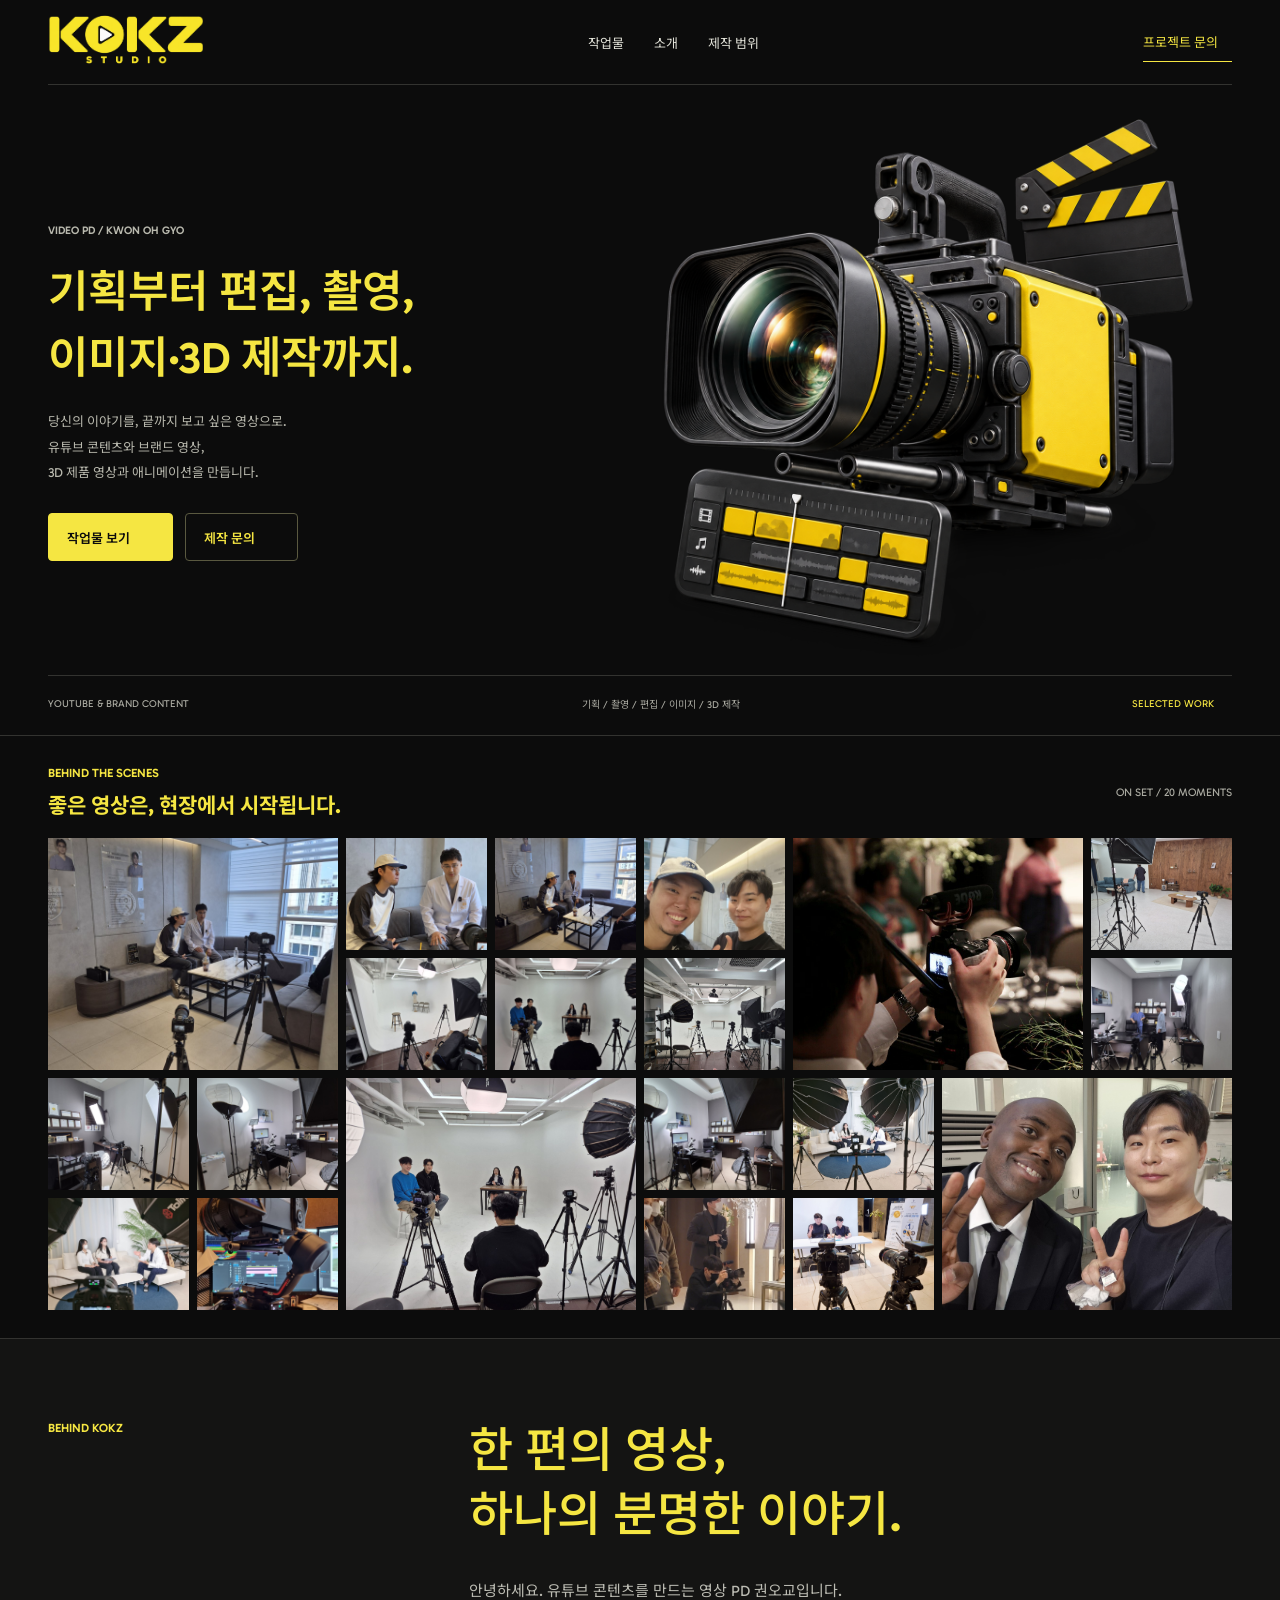
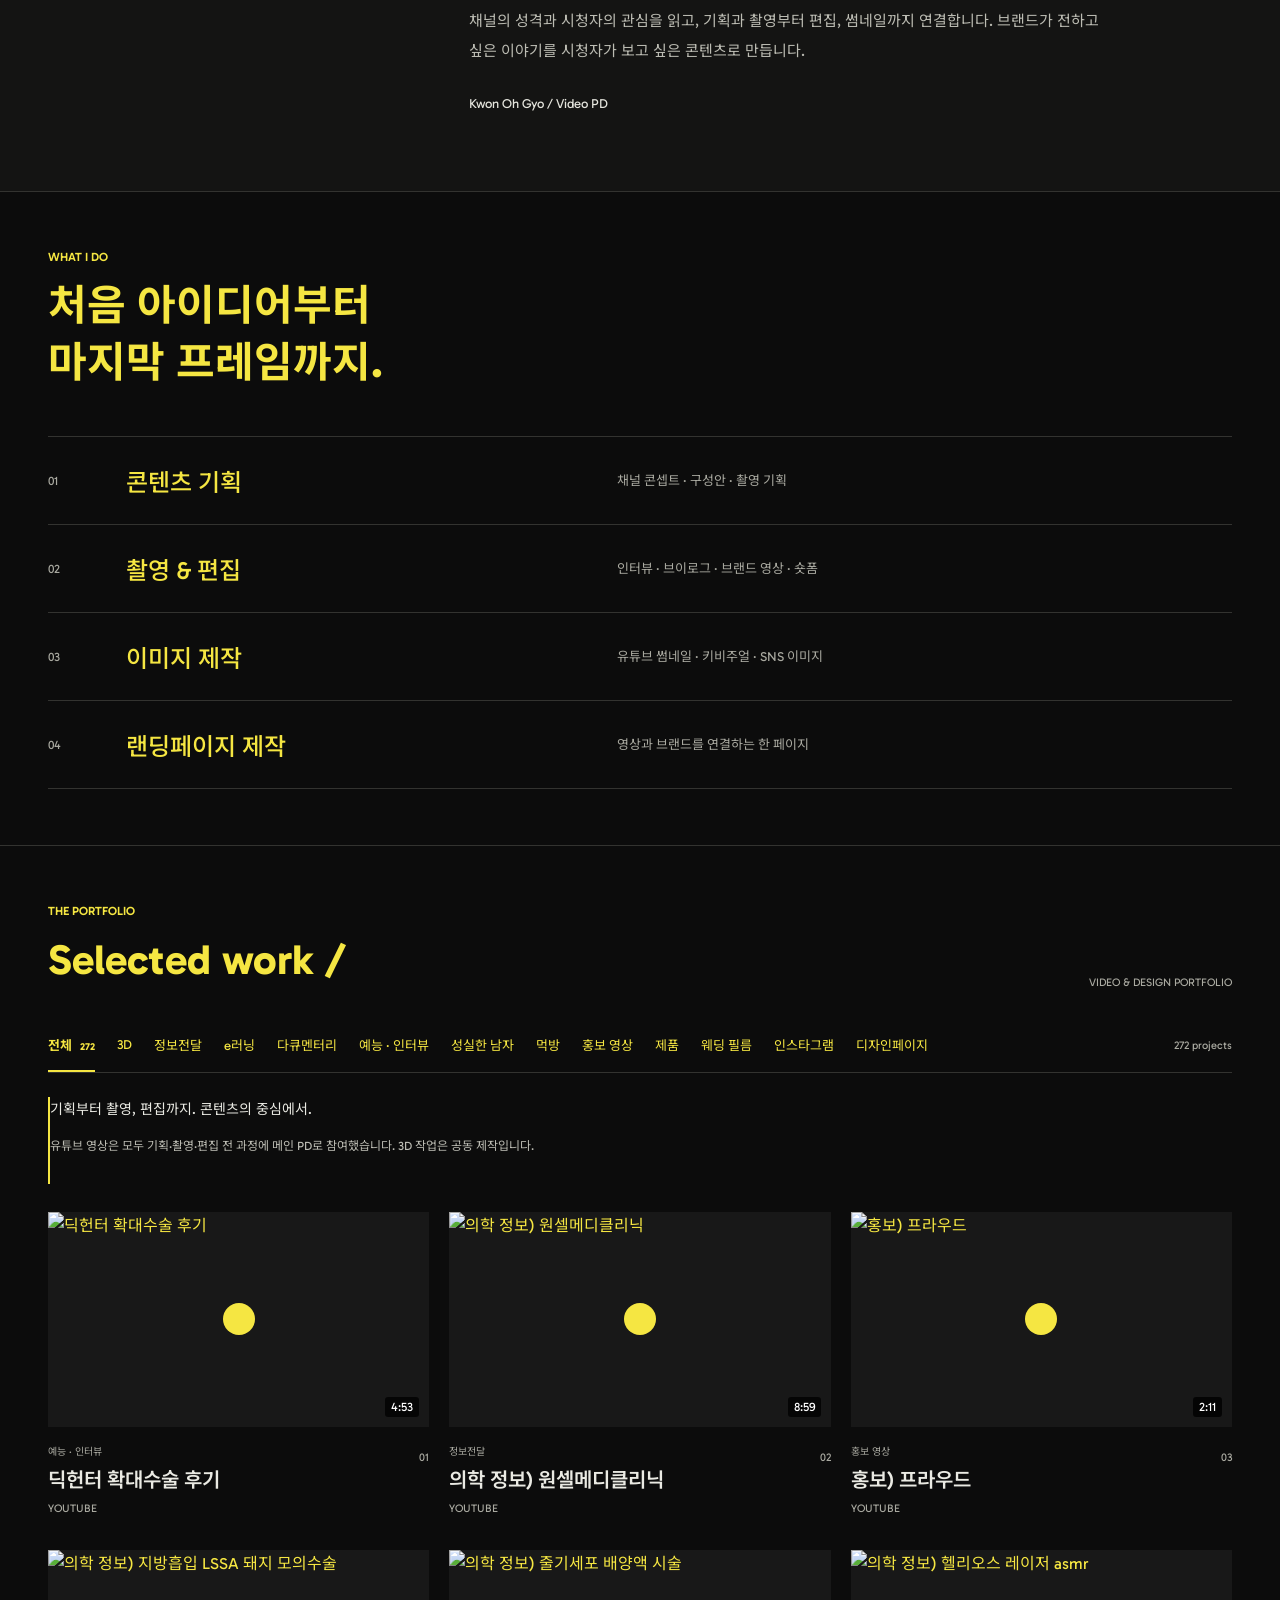
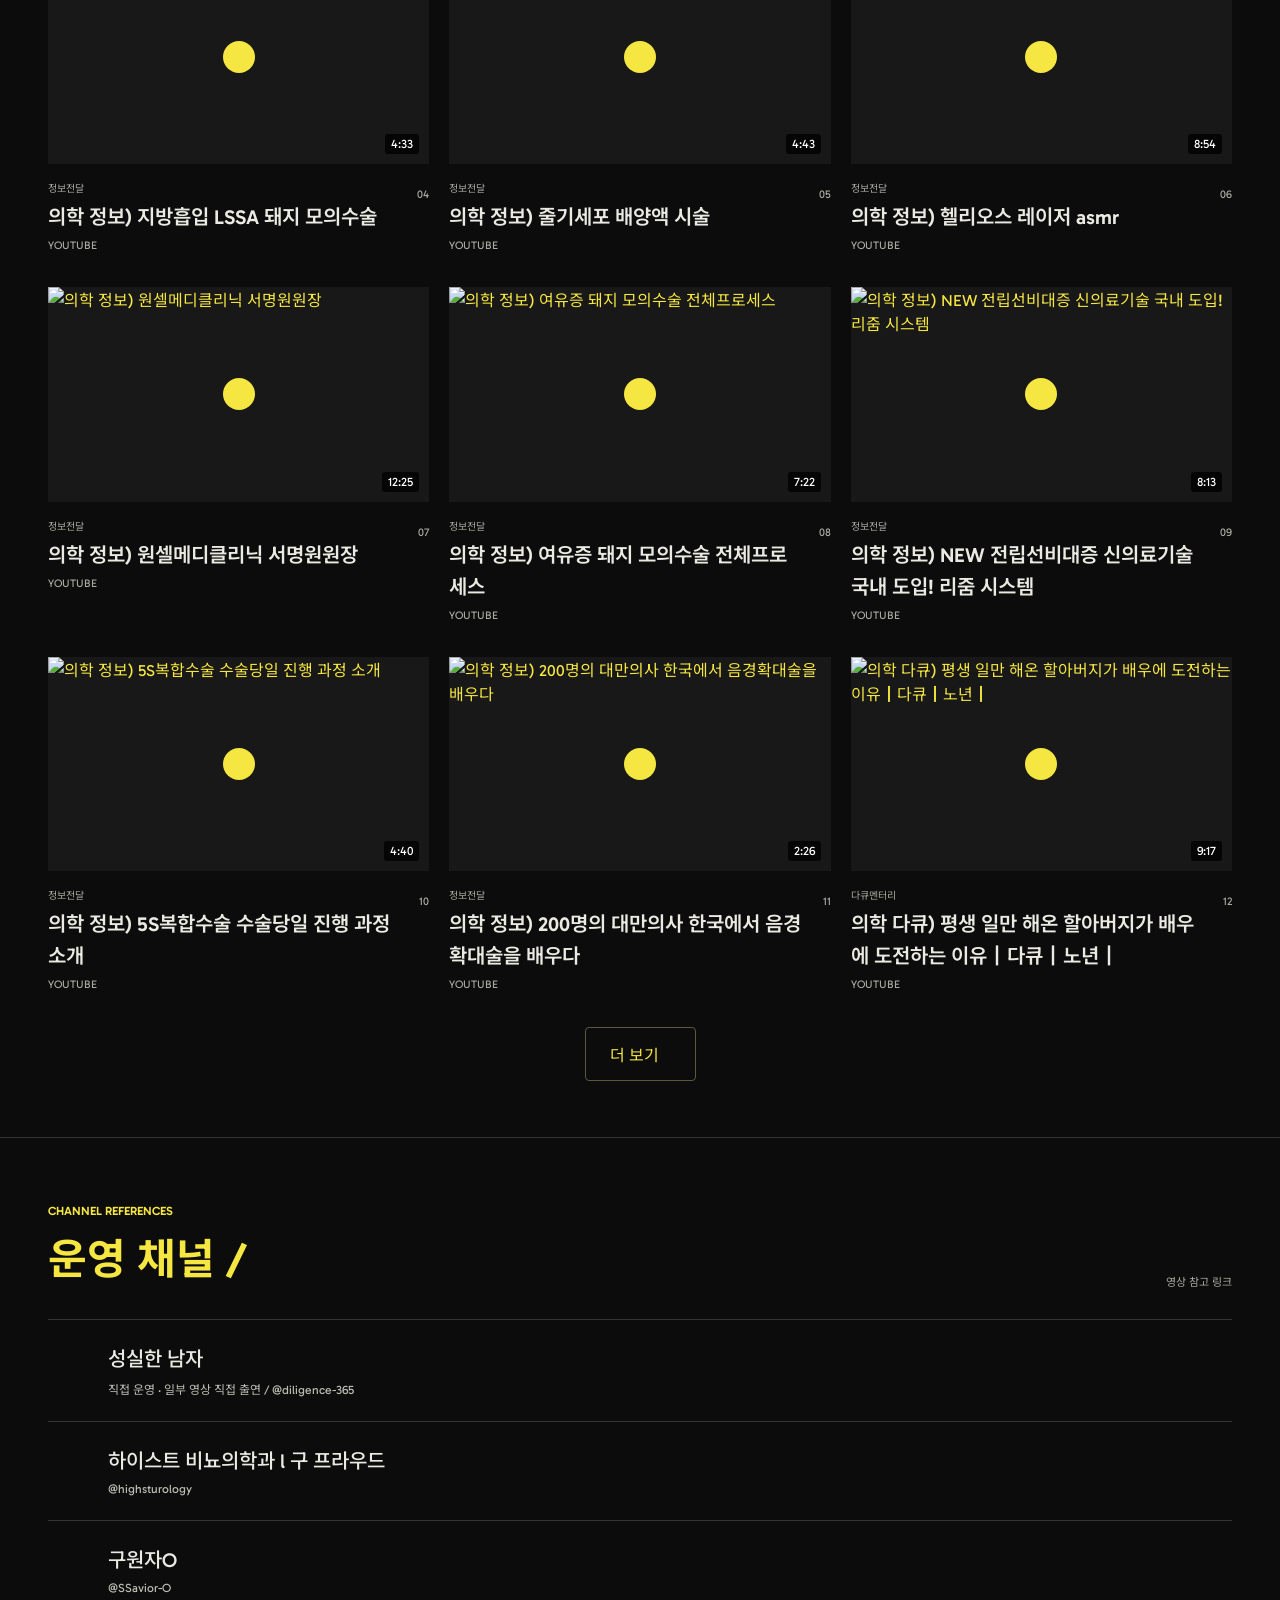
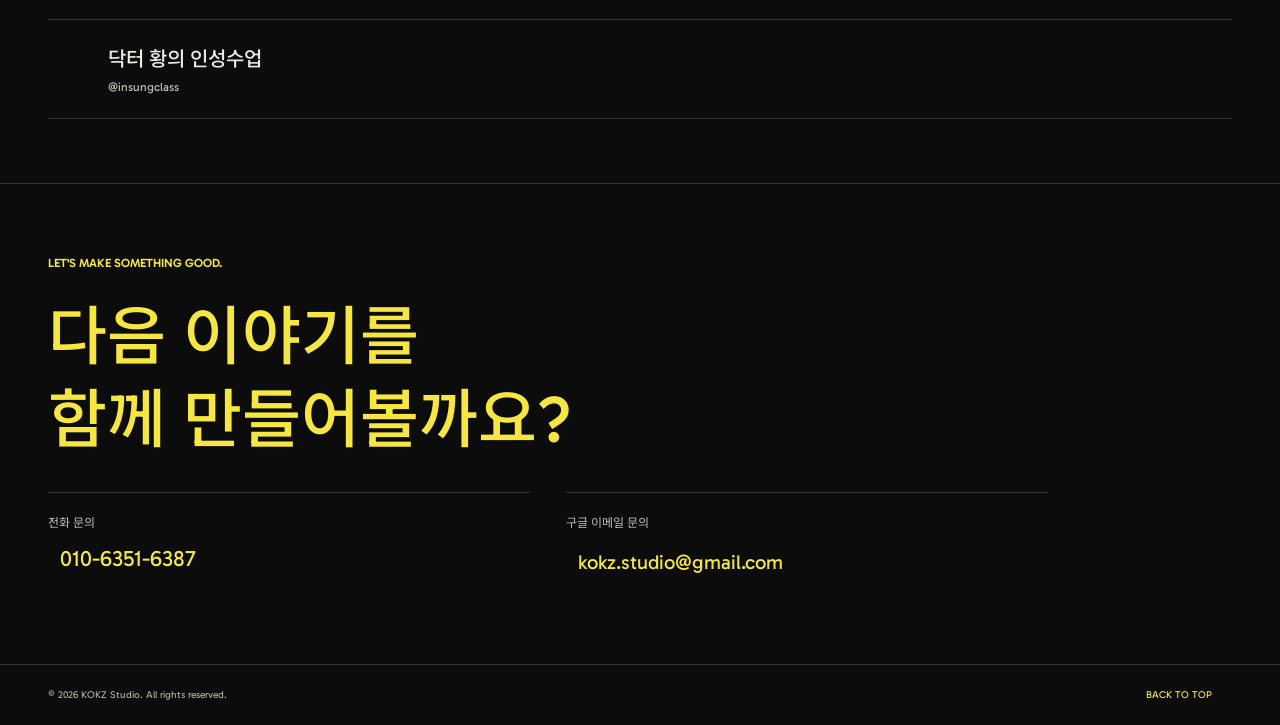
==== commit b35c9d1b: "Restore filled mosaic tiles with head-aware portrait positioning" ====
--- a/index.html
+++ b/index.html
@@ -33,7 +33,7 @@
     <link rel="icon" type="image/svg+xml" sizes="any" href="assets/favicon.svg">
     <link rel="apple-touch-icon" sizes="180x180" href="assets/apple-touch-icon.png">
     <link rel="preload" as="image" href="assets/pd-hero-3d.png">
-    <link rel="stylesheet" href="styles.css?v=20261123-65">
+    <link rel="stylesheet" href="styles.css?v=20261123-66">
     <script src="https://unpkg.com/lucide@0.468.0/dist/umd/lucide.min.js" defer></script>
     <script src="portfolio-data.js?v=20261118-58" defer></script>
     <script src="wedding-data.js?v=20261006-17" defer></script>
--- a/styles.css
+++ b/styles.css
@@ -99,7 +99,10 @@
 .behind-gallery figure:nth-child(5) { grid-area: 1 / 6 / 3 / 8; }
 .behind-gallery figure:nth-child(8) { grid-area: 3 / 3 / 5 / 5; }
 .behind-gallery figure:nth-child(20) { grid-area: 3 / 7 / 5 / 9; }
-.behind-gallery img { display: block; width: 100%; height: 100%; object-fit: contain; object-position: center; }
+.behind-gallery img { display: block; width: 100%; height: 100%; object-fit: cover; object-position: center 45%; }
+.behind-gallery img[src$="on-set-02.jpg"] { object-position: center 35%; }
+.behind-gallery img[src$="on-set-03.jpg"] { object-position: center 10%; }
+.behind-gallery img[src$="on-set-19.jpg"] { object-position: center top; }
 .behind-gallery button { display: block; width: 100%; height: 100%; padding: 0; border: 0; background: #121212; cursor: zoom-in; }
 .behind-gallery button:hover { background: #202020; }
 .behind-gallery button:focus-visible { outline: 3px solid #f5e642; outline-offset: -3px; }
